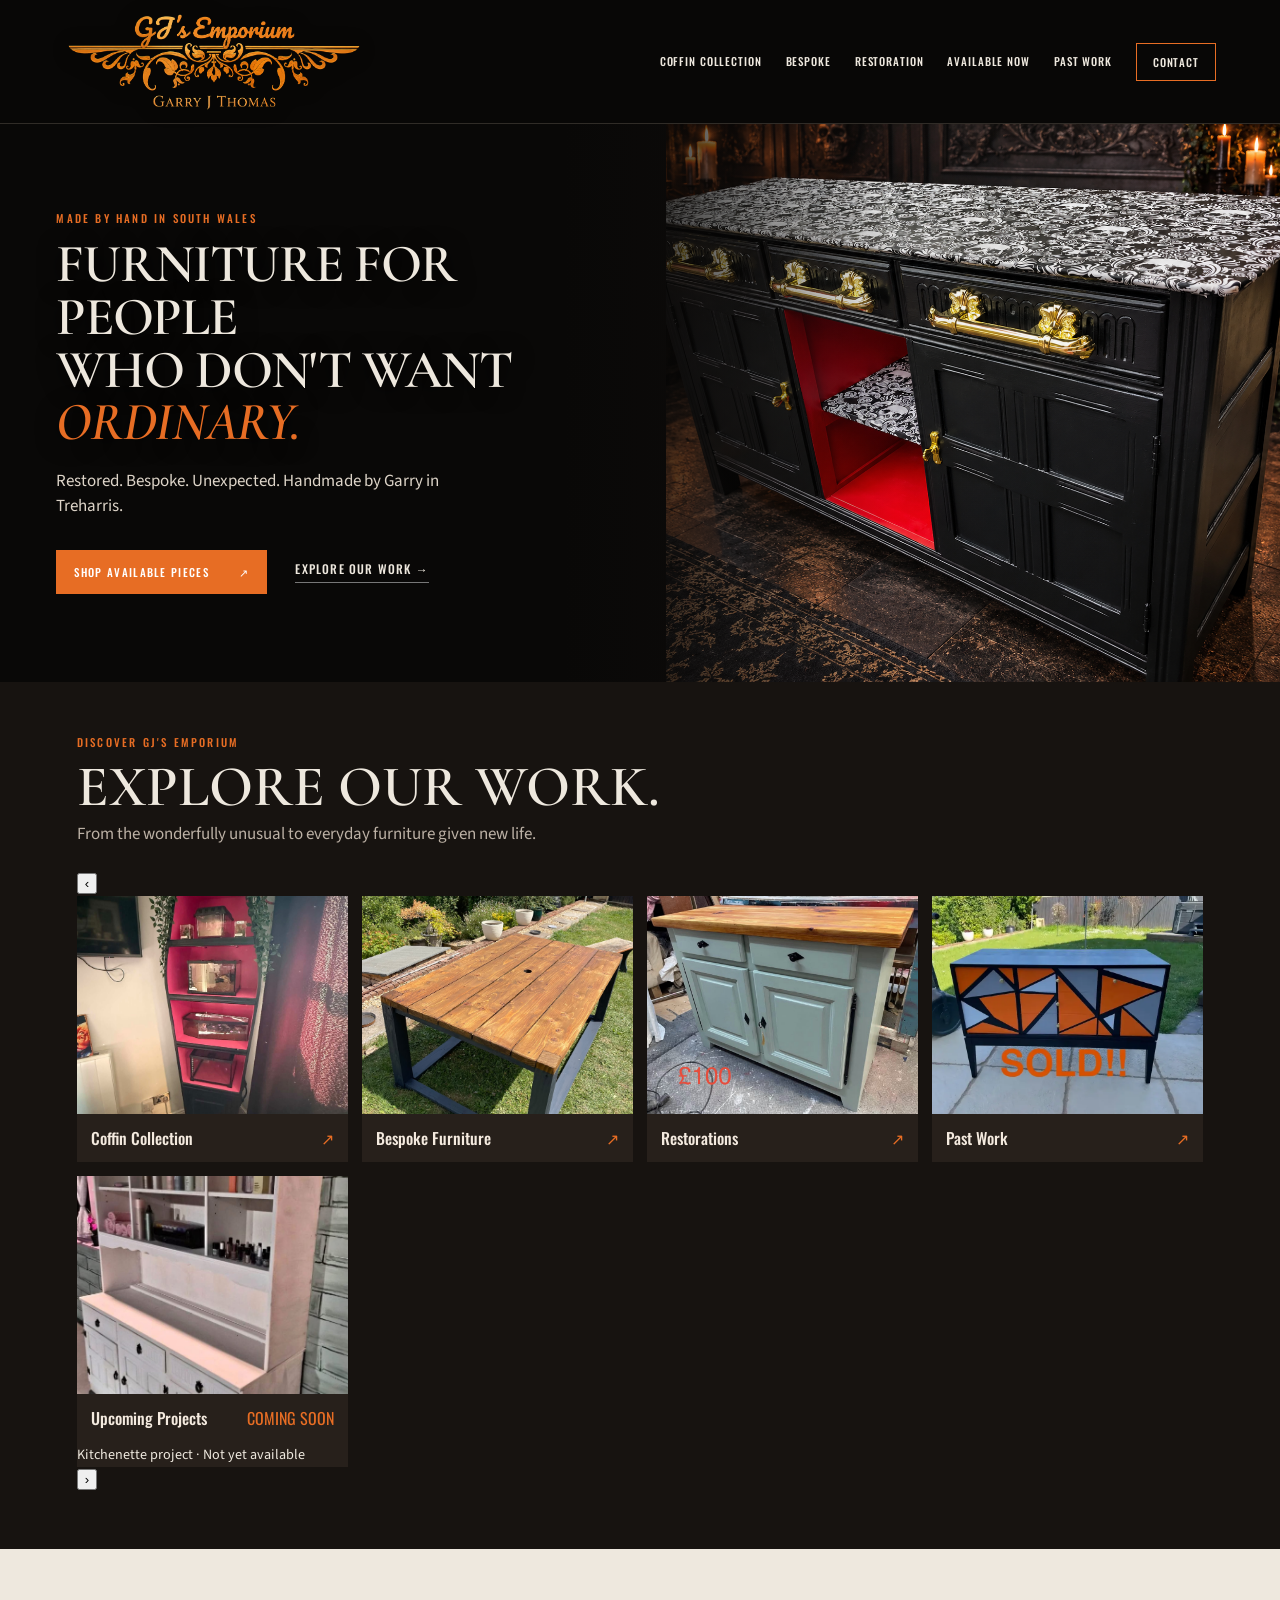
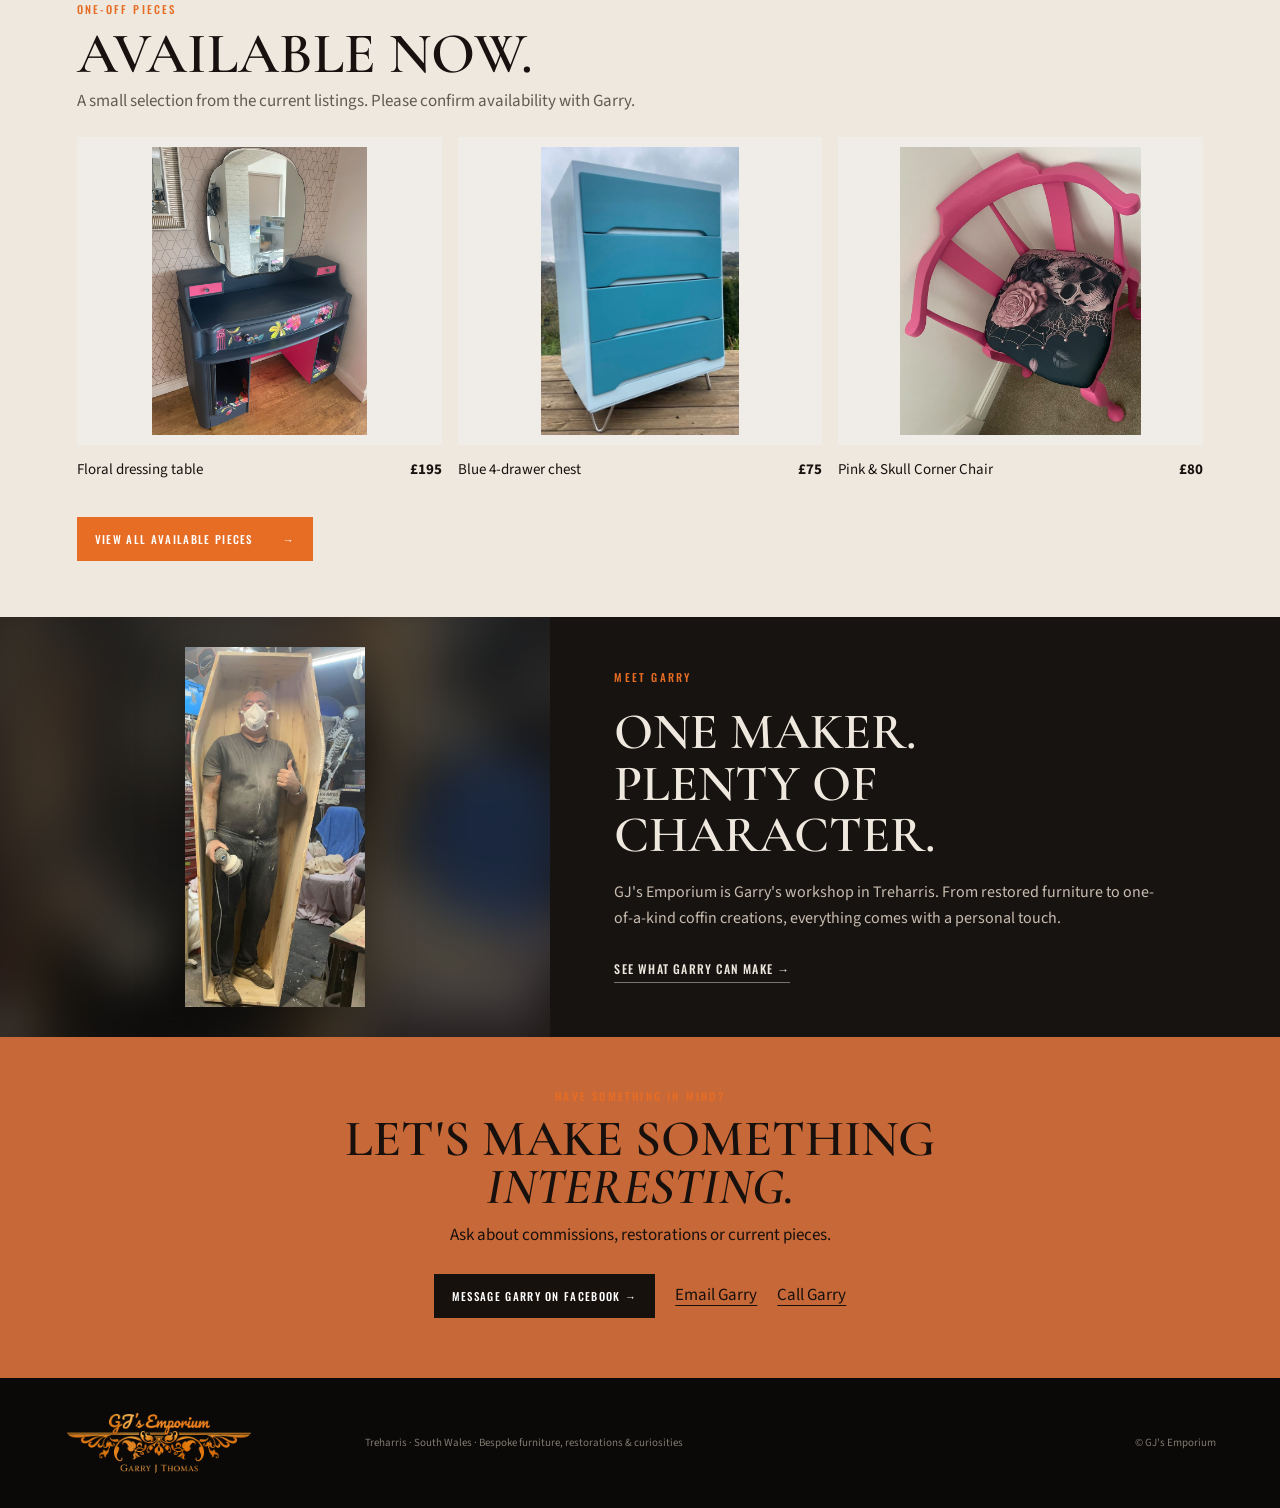
==== index.html @ 0d245524 "Add swipeable Explore Our Work carousel with upcoming kitchenette project" ====
<!doctype html><html lang="en-GB"><head><meta charset="utf-8"><meta name="viewport" content="width=device-width,initial-scale=1"><meta name="theme-color" content="#090807"><title>GJ's Emporium | Unusual, Bespoke & Restored Furniture</title><meta name="description" content="Coffin furniture, bespoke commissions and beautifully restored furniture handmade by Garry in South Wales."><link rel="canonical" href="https://www.gjs-emporium.com/"><meta property="og:type" content="website"><meta property="og:site_name" content="GJ's Emporium"><meta property="og:title" content="GJ's Emporium | Unusual, Bespoke &amp; Restored Furniture"><meta property="og:description" content="Coffin furniture, bespoke commissions and beautifully restored furniture handmade by Garry in South Wales."><meta property="og:url" content="https://www.gjs-emporium.com/"><meta property="og:image" content="https://www.gjs-emporium.com/assets/coffin-detail.jpg"><meta name="twitter:card" content="summary_large_image"><link rel="preconnect" href="https://fonts.googleapis.com"><link rel="preconnect" href="https://fonts.gstatic.com" crossorigin><link href="https://fonts.googleapis.com/css2?family=Cormorant+Garamond:ital,wght@0,500;0,600;0,700;1,600&family=Oswald:wght@400;500&family=Source+Sans+3:wght@400;500;600&display=swap" rel="stylesheet"><link rel="stylesheet" href="assets/site.css?v=51"><script type="application/ld+json">{"@context":"https://schema.org","@type":"LocalBusiness","name":"GJ's Emporium","url":"https://www.gjs-emporium.com/","image":"https://www.gjs-emporium.com/assets/gjs-emporium-official-logo.png","description":"Bespoke, restored and unusual furniture handmade by Garry in Treharris, South Wales.","email":"mailto:garrythomas1966@hotmail.co.uk","telephone":"+447740396333","address":{"@type":"PostalAddress","addressLocality":"Treharris","addressRegion":"Wales","addressCountry":"GB"},"sameAs":["https://www.facebook.com/61556531277288"]}</script><script async src="https://www.googletagmanager.com/gtag/js?id=G-F8ZV6GVXG2"></script><script>window.dataLayer=window.dataLayer||[];function gtag(){dataLayer.push(arguments)}gtag("js",new Date());gtag("config","G-F8ZV6GVXG2");</script></head><body><header class="site-header"><a class="brand official-brand" href="/"><img src="assets/gjs-emporium-official-logo.png" alt="GJ's Emporium — Garry J Thomas"></a><button class="menu-button" type="button" aria-expanded="false" aria-controls="site-nav">Menu</button><nav id="site-nav"><a href="curiosities.html">Coffin Collection</a><a href="bespoke.html">Bespoke</a><a href="modern-restored.html">Restoration</a><a href="available.html">Available Now</a><a href="past-work.html">Past work</a><a class="nav-cta" href="/#contact">Contact</a></nav></header><main id="top">

<section class="hero-premium compact-hero"><div class="hero-photo"><img src="DCC02797-FDE8-4019-BF52-1D20396A19C8.png" alt="Gothic black and red sideboard by GJ's Emporium in a candlelit setting"></div><div class="hero-shade"></div><div class="hero-content"><p class="kicker">Made by hand in South Wales</p><h1>FURNITURE FOR PEOPLE<br>WHO DON'T WANT <em>ORDINARY.</em></h1><p class="hero-intro">Restored. Bespoke. Unexpected. Handmade by Garry in Treharris.</p><div class="hero-actions"><a class="button solid" href="available.html">Shop Available Pieces <span>↗</span></a><a class="text-link" href="#collections">Explore Our Work →</a></div></div></section>
<section class="home-section home-collections" id="collections"><div class="home-section-heading"><p class="kicker">Discover GJ's Emporium</p><h2>EXPLORE OUR WORK.</h2><p>From the wonderfully unusual to everyday furniture given new life.</p></div><div class="home-carousel-wrap"><button class="home-carousel-arrow home-carousel-prev" type="button" aria-label="Previous project">‹</button><div class="home-category-grid" id="work-carousel">
<a href="curiosities.html" class="home-category"><img src="assets/gallery-pink-coffin-shelving-lit.jpg" alt="Garry's illuminated coffin shelving" loading="lazy"><span>Coffin Collection <b>↗</b></span></a>
<a href="bespoke.html" class="home-category"><img src="assets/gallery-rustic-industrial-table.jpg" alt="Bespoke industrial table by Garry" loading="lazy"><span>Bespoke Furniture <b>↗</b></span></a>
<a href="modern-restored.html" class="home-category"><img src="assets/gallery-sage-cabinet.jpg" alt="Restored sage green cabinet" loading="lazy"><span>Restorations <b>↗</b></span></a>
<a href="past-work.html" class="home-category"><img src="assets/geometric-sideboard.webp" alt="Previous furniture project by GJ's Emporium" loading="lazy"><span>Past Work <b>↗</b></span></a>
<div class="home-category home-upcoming"><img src="IMG_5220.jpeg" alt="Kitchenette cabinet upcoming project" loading="lazy"><span>Upcoming Projects <b>COMING SOON</b></span><small>Kitchenette project · Not yet available</small></div>
</div><button class="home-carousel-arrow home-carousel-next" type="button" aria-label="Next project">›</button></div></section>
<section class="home-section home-stock"><div class="home-section-heading"><p class="kicker">One-off pieces</p><h2>AVAILABLE NOW.</h2><p>A small selection from the current listings. Please confirm availability with Garry.</p></div><div class="home-stock-grid">
<a href="available.html" class="home-product"><img src="assets/available-vanity-original.jpeg" alt="Floral dressing table" loading="lazy"><span>Floral dressing table <strong>£195</strong></span></a>
<a href="available.html" class="home-product"><img src="assets/available-drawers-original.jpeg" alt="Blue four-drawer chest" loading="lazy"><span>Blue 4-drawer chest <strong>£75</strong></span></a>
<a href="available.html" class="home-product"><img src="assets/pink-skull-corner-chair.jpg" alt="Pink and skull corner chair" loading="lazy"><span>Pink &amp; Skull Corner Chair <strong>£80</strong></span></a>
</div><a class="button solid home-all-link" href="available.html">View All Available Pieces <span>→</span></a></section>
<section class="home-maker"><div class="home-maker-photo"><img src="IMG_5219.jpeg" alt="Garry at work in his Treharris workshop, standing inside a handmade coffin" loading="lazy"></div><div class="home-maker-copy"><p class="kicker">Meet Garry</p><h2>ONE MAKER.<br>PLENTY OF CHARACTER.</h2><p>GJ's Emporium is Garry's workshop in Treharris. From restored furniture to one-of-a-kind coffin creations, everything comes with a personal touch.</p><a href="bespoke.html" class="text-link">See what Garry can make →</a></div></section>
<section class="home-contact" id="contact"><p class="kicker">Have something in mind?</p><h2>LET'S MAKE SOMETHING <em>INTERESTING.</em></h2><p>Ask about commissions, restorations or current pieces.</p><div class="home-contact-actions"><a class="button solid" href="https://www.facebook.com/61556531277288" target="_blank" rel="noreferrer">Message Garry on Facebook →</a><a href="mailto:garrythomas1966@hotmail.co.uk">Email Garry</a><a href="tel:+447740396333">Call Garry</a></div></section></main><footer><a class="footer-brand official-footer-brand" href="/"><img src="assets/gjs-emporium-official-logo.png" alt="GJ's Emporium"></a><p>Treharris · South Wales · Bespoke furniture, restorations & curiosities</p><p>© GJ's Emporium</p></footer><script src="assets/site.js"></script><script>document.querySelectorAll(".home-carousel-arrow").forEach(button=>button.addEventListener("click",()=>{const track=document.getElementById("work-carousel");const card=track.querySelector(".home-category");const step=card.getBoundingClientRect().width+16;track.scrollBy({left:button.classList.contains("home-carousel-next")?step:-step,behavior:"smooth"});}));</script></body></html>
---- assets/site.css ----
:root{--ink:#0a0908;--char:#11100e;--cream:#eee8de;--paper:#f5f0e7;--orange:#e76d24;--rust:#9e4521;--grey:#9c968d}*{box-sizing:border-box}html{scroll-behavior:smooth}body{margin:0;background:var(--ink);color:var(--cream);font:400 17px/1.5 "Source Sans 3",sans-serif}a{color:inherit;text-decoration:none}img{display:block;width:100%;height:100%;object-fit:cover}figure{margin:0}h1,h2,h3,p{margin-top:0}.site-header{height:112px;padding:0 clamp(24px,5vw,78px);display:flex;align-items:center;justify-content:space-between;gap:35px;background:#090807f8;border-bottom:1px solid #302c27;position:relative;z-index:10}.brand{width:282px;display:grid;grid-template-columns:auto 1fr;align-items:end}.brand-gj{font:700 61px/.78 "Cormorant Garamond",serif}.brand-emporium{font:600 26px/.9 "Cormorant Garamond",serif;padding:0 0 2px 7px}.brand small{grid-column:1/-1;color:var(--orange);font:400 8px Oswald,sans-serif;letter-spacing:.33em;border-top:1px solid #4b4037;margin-top:10px;padding-top:7px;width:210px}.site-header nav{display:flex;align-items:center;gap:24px;font:500 11px Oswald,sans-serif;letter-spacing:.08em;text-transform:uppercase}.site-header nav a{padding:10px 0;border-bottom:1px solid transparent}.site-header nav a:hover{border-color:var(--orange)}.site-header .nav-cta{border:1px solid var(--orange);padding:10px 16px}.menu-button{display:none}.kicker,.index{font:500 11px/1.2 Oswald,sans-serif;letter-spacing:.2em;text-transform:uppercase}.kicker{color:var(--orange)}.index{color:#827b72}.button{display:inline-flex;align-items:center;justify-content:space-between;gap:30px;min-width:205px;padding:13px 17px;border:1px solid var(--orange);font:500 11px Oswald,sans-serif;letter-spacing:.12em;text-transform:uppercase}.button.solid{background:var(--orange);color:#fff}.button.outline{background:transparent}.button.ink{background:var(--ink);color:#fff}.text-link{font:500 12px Oswald,sans-serif;text-transform:uppercase;letter-spacing:.1em;border-bottom:1px solid #777;padding-bottom:5px}.hero-premium{height:min(780px,calc(100vh - 40px));min-height:650px;position:relative;overflow:hidden}.hero-photo,.hero-shade{position:absolute;inset:0}.hero-photo img{object-position:center 58%}.hero-shade{background:linear-gradient(90deg,#090807 0%,#090807e8 30%,#09080780 54%,#09080712 78%),linear-gradient(0deg,#09080799 0%,transparent 38%)}.hero-content{position:absolute;z-index:2;left:clamp(28px,7vw,108px);top:50%;transform:translateY(-48%);max-width:670px}.hero-content h1{font:600 clamp(58px,6vw,96px)/.79 "Cormorant Garamond",serif;letter-spacing:-.045em;margin:17px 0 25px;text-shadow:0 3px 22px #000}.hero-content h1 em{color:var(--orange);font-style:italic}.hero-intro{max-width:480px;color:#ddd4c8;font-size:19px}.hero-actions{display:flex;align-items:center;gap:28px;margin-top:30px}.hero-stamp{position:absolute;z-index:2;right:4.5vw;bottom:45px;width:128px;height:128px;border:1px solid #d3c6b555;border-radius:50%;display:grid;place-content:center;text-align:center;transform:rotate(-7deg)}.hero-stamp span{font:600 44px/.8 "Cormorant Garamond",serif}.hero-stamp small{font:400 7px/1.4 Oswald,sans-serif;letter-spacing:.2em;color:#c9c0b5;margin-top:8px}.manifesto{background:var(--paper);color:var(--ink);padding:80px clamp(28px,8vw,125px);display:grid;grid-template-columns:15% 55% 30%;align-items:end}.manifesto blockquote{margin:0;font:600 clamp(39px,4vw,65px)/.96 "Cormorant Garamond",serif;letter-spacing:-.03em}.manifesto blockquote em{color:var(--rust)}.manifesto>p:last-child{max-width:360px;margin:0 0 5px 35px}.collection{display:grid;grid-template-columns:38% 62%;min-height:620px}.collection-copy{padding:80px clamp(30px,6vw,95px);align-self:center}.collection h2,.modern h2,.available h2,.proof h2,.maker h2,.contact h2{font:600 clamp(50px,5.4vw,85px)/.84 "Cormorant Garamond",serif;letter-spacing:-.04em;margin:15px 0 25px}.collection-copy>p:not(.index):not(.kicker):not(.made-note){max-width:410px;color:#cbc4ba}.collection-hero{position:relative;min-height:620px;overflow:hidden}.collection-hero:after{content:"";position:absolute;inset:0;box-shadow:inset 0 0 0 1px #ffffff12}.photo-label{position:absolute;bottom:18px;right:22px;font:400 8px Oswald,sans-serif;letter-spacing:.17em;background:#090807cc;padding:7px 9px}.made-note{margin:18px 0 0;color:#777;font:400 9px Oswald,sans-serif;text-transform:uppercase;letter-spacing:.14em}.editorial-grid{display:grid;grid-template-columns:2fr 1fr 1fr 1fr;height:310px;border-top:1px solid #302c27}.editorial-grid figure{position:relative;overflow:hidden}.editorial-grid figure+figure{border-left:1px solid #302c27}.editorial-grid figcaption,.modern-grid figcaption,.proof-strip figcaption{position:absolute;bottom:0;left:0;right:0;padding:35px 15px 12px;background:linear-gradient(transparent,#090807e8);font:500 10px Oswald,sans-serif;letter-spacing:.1em;text-transform:uppercase}.bespoke{background:var(--cream);color:var(--ink);grid-template-columns:60% 40%}.bespoke .collection-copy>p:not(.index):not(.kicker){color:#4b4741}.collage{display:grid;grid-template-columns:1.1fr .9fr}.collage img:first-child{border-right:7px solid var(--cream)}.modern{background:#d9d1c4;color:var(--ink);padding:90px clamp(28px,6vw,92px)}.modern-head{display:grid;grid-template-columns:2fr 1fr;align-items:end;margin-bottom:48px}.modern-head h2{margin-bottom:0}.modern-head h2 em{color:var(--rust)}.modern-head>p{max-width:410px;margin:0 0 5px 30px}.modern-grid{display:grid;grid-template-columns:2fr 1fr 1fr;grid-template-rows:240px 240px;gap:9px}.modern-grid figure{position:relative;overflow:hidden}.modern-main{grid-row:1/3}.modern-grid figure:nth-child(4){grid-column:2/4}.available{background:var(--paper);color:var(--ink);padding:90px clamp(28px,6vw,92px);border-top:1px solid #c8bfb1}.available-head{display:grid;grid-template-columns:2fr 1fr;align-items:end;margin-bottom:45px}.available-head h2{margin-bottom:0}.available-head>p{max-width:390px;margin:0 0 8px 30px}.shop-grid{display:grid;grid-template-columns:repeat(4,1fr);gap:12px}.shop-img{height:340px;overflow:hidden;background:#d3ccc1}.shop-meta{display:flex;justify-content:space-between;gap:12px;padding:17px 2px;border-bottom:1px solid #bdb4a8}.shop-meta h3{font:600 19px "Cormorant Garamond",serif;margin:0}.shop-meta p{font-size:11px;color:#6e6860;margin:3px 0 0}.shop-meta strong{font:600 20px "Cormorant Garamond",serif}.proof{padding:85px clamp(28px,6vw,92px) 0;background:var(--char)}.proof-title{display:grid;grid-template-columns:2fr 1fr;align-items:end;margin-bottom:45px}.proof-title h2{margin-bottom:0}.proof-title p{color:#aaa297;max-width:380px;margin:0 0 8px 30px}.proof-strip{height:390px;display:grid;grid-template-columns:1.25fr 1fr 1fr;gap:7px}.proof-strip figure{position:relative;overflow:hidden}.maker{display:grid;grid-template-columns:56% 44%;background:#181512;min-height:610px}.maker-photo{overflow:hidden}.maker-copy{padding:80px clamp(35px,7vw,105px);align-self:center}.maker-copy>p:not(.index):not(.kicker){color:#c9c0b5;max-width:480px}.maker-small{font-style:italic!important;color:#8f867b!important}.contact{background:var(--orange);color:#120e0b;padding:75px clamp(28px,7vw,105px);display:grid;grid-template-columns:14% 46% 40%;align-items:end}.contact .index,.contact .kicker{color:#4f2515}.contact h2{margin:10px 0 0}.contact h2 em{color:#fff;font-style:italic}.contact-actions{padding-left:45px}.contact-actions>p{max-width:390px}.contact-actions .button{background:#0a0908;color:#fff;border-color:#0a0908;margin:8px 0 17px}.contact-actions>a:not(.button){display:block;font-size:13px;border-bottom:1px solid #8f3d1d;width:max-content;max-width:100%;margin-top:7px}footer{padding:30px clamp(28px,5vw,78px);display:grid;grid-template-columns:1fr 2fr 1fr;align-items:center;gap:25px;color:#817a70;font-size:11px}.footer-brand{font:700 28px "Cormorant Garamond",serif;color:var(--cream)}.footer-brand span{font-size:15px}footer p{margin:0}footer p:last-child{text-align:right}@media(max-width:1000px){.site-header nav{gap:12px}.manifesto{grid-template-columns:1fr 2fr}.manifesto>p:last-child{grid-column:2;margin:25px 0 0}.collection{grid-template-columns:43% 57%}.shop-img{height:280px}.contact{grid-template-columns:1fr 2fr}.contact>.index{grid-column:1/-1;margin-bottom:25px}.contact-actions{padding-left:30px}}@media(max-width:760px){.site-header{height:96px;padding:0 22px}.brand{width:220px}.brand-gj{font-size:47px}.brand-emporium{font-size:20px}.brand small{width:170px;font-size:7px}.menu-button{display:block;background:transparent;color:#fff;border:1px solid var(--orange);padding:8px 11px;font:500 10px Oswald,sans-serif;text-transform:uppercase}.site-header nav{display:none;position:absolute;top:96px;left:0;right:0;background:#090807;flex-direction:column;align-items:stretch;padding:22px}.site-header nav.open{display:flex}.hero-premium{height:690px;min-height:0}.hero-photo img{object-position:62% center}.hero-shade{background:linear-gradient(0deg,#090807 5%,#090807c9 46%,#09080730 80%)}.hero-content{left:24px;right:24px;top:auto;bottom:55px;transform:none}.hero-content h1{font-size:51px;line-height:.82;margin:13px 0 18px}.hero-intro{font-size:16px;max-width:330px}.hero-actions{margin-top:22px;gap:16px;align-items:flex-start;flex-direction:column}.hero-stamp{display:none}.manifesto{padding:58px 24px;display:block}.manifesto blockquote{font-size:39px;margin:28px 0}.manifesto>p:last-child{margin:0}.collection,.bespoke,.maker{grid-template-columns:1fr}.collection-copy{padding:60px 24px}.collection-hero{min-height:390px}.curiosity .collection-hero{grid-row:1}.curiosity .collection-copy{grid-row:2}.editorial-grid{height:640px;grid-template-columns:1fr 1fr}.editorial-grid figure+figure{border-left:0}.editorial-grid figure:nth-child(even){border-left:1px solid #302c27}.bespoke .collection-hero{min-height:450px}.collage{height:450px}.modern,.available,.proof{padding:62px 24px}.modern-head,.available-head,.proof-title{display:block}.modern-head>p,.available-head>p,.proof-title p{margin:25px 0 0}.modern h2,.available h2,.proof h2,.maker h2,.contact h2,.collection h2{font-size:48px}.modern-grid{grid-template-columns:1fr 1fr;grid-template-rows:320px 220px 220px}.modern-main{grid-column:1/3;grid-row:auto}.modern-grid figure:nth-child(4){grid-column:1/3}.shop-grid{grid-template-columns:1fr 1fr;gap:28px 8px}.shop-img{height:280px}.shop-meta{display:block}.shop-meta strong{display:block;margin-top:8px}.proof-strip{height:620px;grid-template-columns:1fr 1fr;grid-template-rows:310px 310px}.proof-strip figure:first-child{grid-column:1/3}.maker-photo{height:410px}.maker-copy{padding:62px 24px}.contact{padding:60px 24px;display:block}.contact h2{margin-bottom:35px}.contact-actions{padding:0}.contact-actions .button{width:100%}footer{grid-template-columns:1fr;gap:8px}footer p:last-child{text-align:left}}@media(max-width:420px){.hero-content h1{font-size:46px}.shop-img{height:245px}.modern-grid{grid-template-rows:290px 190px 190px}.editorial-grid{height:580px}.proof-strip{height:560px;grid-template-rows:280px 280px}}
/* mobile-first gallery framing — deliberate separation, never card clutter */
@media(max-width:760px){
 .editorial-grid,.modern-grid,.shop-grid,.proof-strip{gap:0;background:#7f492f}
 .editorial-grid figure,.modern-grid figure,.proof-strip figure{outline:1px solid rgba(196,132,82,.48);outline-offset:-1px}
 .editorial-grid figure:nth-child(even){border-left:0}
 .editorial-grid figcaption,.modern-grid figcaption,.proof-strip figcaption{padding-bottom:14px}
 .modern-grid{border-top:1px solid rgba(71,51,39,.45);border-bottom:1px solid rgba(71,51,39,.45)}
 .shop-grid{gap:1px;background:#b7a692;border:1px solid #b7a692}
 .shop-grid article{background:var(--paper);padding:0 8px 20px}
 .shop-grid article:nth-child(odd){padding-left:0}
 .shop-grid article:nth-child(even){padding-right:0}
 .shop-img{margin-top:0}
 .proof-strip{border-top:1px solid rgba(196,132,82,.48)}
 .proof-strip figure:first-child{border-bottom:1px solid rgba(196,132,82,.48)}
 .collection-hero{border-top:1px solid rgba(196,132,82,.42);border-bottom:1px solid rgba(196,132,82,.42)}
 .collage{gap:1px;background:#8f6a50}
 .collage img:first-child{border-right:0}
}

/* premium mobile editorial reset: photos breathe instead of forming a contact sheet */
@media(max-width:760px){
 .editorial-grid{height:auto;display:grid;grid-template-columns:1fr 1fr;gap:12px;padding:12px 16px 22px;background:var(--ink);border-top:1px solid rgba(196,132,82,.42)}
 .editorial-grid figure{height:250px;outline:0;border:1px solid rgba(196,132,82,.28)!important;background:#15120f}
 .editorial-grid figure:first-child{grid-column:1/-1;height:330px}
 .editorial-grid figure:nth-child(4){grid-column:1/-1;height:300px}
 .editorial-grid figcaption{padding:40px 13px 12px}

 .bespoke .collection-hero.collage{height:auto;min-height:0;display:grid;grid-template-columns:1fr;gap:10px;padding:14px 16px 22px;background:var(--cream);border:0}
 .bespoke .collage img{height:330px;border:1px solid rgba(92,61,42,.24);object-fit:cover}
 .bespoke .collage img:first-child{border-right:1px solid rgba(92,61,42,.24)}

 .modern-grid{height:auto;display:grid;grid-template-columns:1fr 1fr;grid-template-rows:none;gap:10px;padding:0;background:transparent;border:0}
 .modern-grid figure{height:230px;outline:0;border:1px solid rgba(71,51,39,.25)}
 .modern-grid .modern-main{grid-column:1/-1;height:390px}
 .modern-grid figure:nth-child(4){grid-column:1/-1;height:300px}

 .shop-grid{gap:26px 10px;background:transparent;border:0}
 .shop-grid article{padding:0;background:transparent}
 .shop-grid article:nth-child(odd),.shop-grid article:nth-child(even){padding-left:0;padding-right:0}
 .shop-img{border:1px solid #c7b8a5}

 .proof-strip{height:auto;display:grid;grid-template-columns:1fr;grid-template-rows:none;gap:10px;padding-bottom:24px;background:transparent;border:0}
 .proof-strip figure,.proof-strip figure:first-child{grid-column:auto;height:330px;border:1px solid rgba(196,132,82,.28);outline:0}
}
@media(max-width:420px){
 .editorial-grid figure{height:225px}
 .editorial-grid figure:first-child{height:300px}
 .editorial-grid figure:nth-child(4){height:275px}
 .bespoke .collage img{height:300px}
 .modern-grid .modern-main{height:350px}
 .modern-grid figure{height:210px}
 .modern-grid figure:nth-child(4){height:280px}
 .proof-strip figure,.proof-strip figure:first-child{height:300px}
}

/* fifth current-stock piece gets a deliberate editorial span */
.shop-grid .featured-stock{grid-column:span 2}.shop-grid .featured-stock .shop-img{height:420px}.shop-grid .featured-stock .shop-img img{object-position:center 62%}@media(max-width:760px){.shop-grid .featured-stock{grid-column:1/-1}.shop-grid .featured-stock .shop-img{height:390px}}@media(max-width:420px){.shop-grid .featured-stock .shop-img{height:350px}}
/* official brand mark integration */
.site-header{height:124px}
.official-brand{width:310px;height:104px;display:flex;align-items:center}
.official-brand img{width:100%;height:100%;object-fit:contain;object-position:left center;filter:drop-shadow(0 2px 10px rgba(0,0,0,.25))}
.official-footer-brand{width:190px;height:70px;display:block}
.official-footer-brand img{width:100%;height:100%;object-fit:contain;object-position:left center}
@media(max-width:1000px) and (min-width:761px){.official-brand{width:255px;height:92px}.site-header nav{gap:10px}}
@media(max-width:760px){
 .site-header{height:106px;padding:0 18px}
 .official-brand{width:230px;height:88px}
 .site-header nav{top:106px}
}
@media(max-width:390px){.official-brand{width:205px;height:82px}.site-header{height:100px}.site-header nav{top:100px}}

.portal-stack{background:var(--ink)}.portal{height:520px;position:relative;display:block;overflow:hidden;border-top:1px solid #3b3029}.portal>img{position:absolute;inset:0;transition:transform .7s ease}.portal:hover>img{transform:scale(1.025)}.portal-shade{position:absolute;inset:0;background:linear-gradient(90deg,#090807e8 0%,#090807a8 38%,transparent 72%)}.portal>div{position:absolute;z-index:2;left:clamp(28px,7vw,105px);top:50%;transform:translateY(-50%);max-width:520px}.portal h2{font:600 clamp(52px,5vw,78px)/.84 "Cormorant Garamond",serif;letter-spacing:-.04em;margin:14px 0 20px}.portal p{max-width:410px}.portal-link{display:inline-block;margin-top:15px;border-bottom:1px solid var(--orange);padding-bottom:5px;font:500 11px Oswald,sans-serif;text-transform:uppercase;letter-spacing:.12em}.portal.right-copy .portal-shade{background:linear-gradient(270deg,#090807e8 0%,#090807a8 38%,transparent 72%)}.portal.right-copy>div{left:auto;right:clamp(28px,7vw,105px)}
.subhero{height:600px;position:relative;overflow:hidden}.subhero>img{position:absolute;inset:0}.subhero-shade{position:absolute;inset:0;background:linear-gradient(90deg,#090807e8,#09080770 55%,transparent)}.subhero-copy{position:absolute;z-index:2;left:clamp(25px,7vw,105px);top:50%;transform:translateY(-45%);max-width:650px}.subhero h1{font:600 clamp(58px,6vw,92px)/.82 "Cormorant Garamond",serif;margin:20px 0;letter-spacing:-.04em}.subhero h1 em{color:var(--orange)}.back-link{font:500 10px Oswald,sans-serif;text-transform:uppercase;letter-spacing:.12em}.page-intro{padding:80px clamp(28px,7vw,105px);display:grid;grid-template-columns:1fr 1.4fr 1fr;gap:40px;align-items:end}.page-intro h2,.page-cta h2{font:600 clamp(48px,5vw,76px)/.85 "Cormorant Garamond",serif;margin:0}.page-intro.light{background:var(--paper);color:var(--ink)}.portfolio-grid{padding:10px;display:grid;grid-template-columns:repeat(3,1fr);grid-auto-rows:360px;gap:10px}.portfolio-grid figure{position:relative;overflow:hidden}.portfolio-grid .span2{grid-column:span 2}.portfolio-grid figcaption{position:absolute;bottom:0;left:0;right:0;padding:45px 16px 14px;background:linear-gradient(transparent,#090807df);font:500 10px Oswald,sans-serif;text-transform:uppercase;letter-spacing:.1em}.stock-page{background:var(--paper);color:var(--ink);padding:60px clamp(20px,6vw,90px);display:grid;grid-template-columns:1fr 1fr;gap:18px}.stock-page article{background:#e7dfd3}.stock-page article>img{height:460px}.stock-page article>div{padding:25px}.stock-page h2{font:600 34px "Cormorant Garamond",serif;margin:5px 0}.stock-page strong{font:600 28px "Cormorant Garamond",serif}.page-cta{padding:75px clamp(28px,7vw,105px);display:flex;justify-content:space-between;align-items:end;gap:30px}
@media(max-width:760px){.portal{height:430px}.portal-shade,.portal.right-copy .portal-shade{background:linear-gradient(0deg,#090807f2 5%,#090807a0 55%,transparent 88%)}.portal>div,.portal.right-copy>div{left:24px;right:24px;top:auto;bottom:35px;transform:none}.portal h2{font-size:45px}.subhero{height:560px}.subhero-shade{background:linear-gradient(0deg,#090807f0 5%,#09080785 60%,transparent)}.subhero-copy{left:24px;right:24px;top:auto;bottom:45px;transform:none}.subhero h1{font-size:50px}.page-intro{display:block;padding:55px 24px}.page-intro h2{margin:22px 0}.portfolio-grid{grid-template-columns:1fr 1fr;grid-auto-rows:250px;gap:8px;padding:8px}.portfolio-grid .span2{grid-column:1/-1;height:330px}.stock-page{grid-template-columns:1fr;padding:30px 16px}.stock-page article>img{height:390px}.page-cta{display:block;padding:55px 24px}.page-cta .button{margin-top:25px}}

/* Mobile rhythm pass — give every collection its own breathing room */
@media(max-width:760px){
  .portal-stack{padding:18px 0 34px;background:#0d0b0a}
  .portal{
    height:min(78vh,620px);
    min-height:500px;
    margin:0 14px 26px;
    border:1px solid rgba(238,226,211,.12);
    border-radius:2px;
  }
  .portal:last-child{margin-bottom:0}
  .portal>img{inset:0;width:100%;height:100%;object-fit:cover}
  .portal-shade,.portal.right-copy .portal-shade{
    background:linear-gradient(0deg,rgba(9,8,7,.98) 0%,rgba(9,8,7,.84) 34%,rgba(9,8,7,.24) 72%,rgba(9,8,7,.05) 100%);
  }
  .portal>div,.portal.right-copy>div{
    left:26px;right:26px;bottom:42px;
  }
  .portal .index{margin-bottom:13px}
  .portal .kicker{margin-bottom:13px}
  .portal h2{
    font-size:clamp(42px,12.2vw,54px);
    line-height:.91;
    margin:0 0 22px;
    max-width:92%;
  }
  .portal p:not(.index):not(.kicker){
    font-size:18px;
    line-height:1.5;
    max-width:96%;
    margin-bottom:24px;
  }
  .portal-link{margin-top:3px;padding-bottom:9px}

  .maker{
    margin-top:32px;
    padding-top:0;
    border-top:18px solid #eee4d7;
  }
  .maker-photo{min-height:390px}
  .maker-copy{padding-top:58px;padding-bottom:68px}
  .maker-copy h2{font-size:clamp(48px,13vw,62px);line-height:.9;margin-bottom:26px}
  .maker-copy p:not(.index):not(.kicker){font-size:18px;line-height:1.55}

  .contact{padding-top:72px;padding-bottom:78px}
}
@media(max-width:420px){
  .portal{margin-left:12px;margin-right:12px;min-height:520px}
  .portal>div,.portal.right-copy>div{left:22px;right:22px;bottom:38px}
  .portal h2{font-size:44px}
}

/* Mobile showcase pass — preserve the furniture composition instead of portrait-cropping it */
@media(max-width:760px){
  .portal{
    height:auto;
    min-height:0;
    display:grid;
    grid-template-rows:minmax(300px,58vw) auto;
    overflow:hidden;
    background:#090807;
  }
  .portal>img{
    position:relative;
    inset:auto;
    grid-row:1;
    width:100%;
    height:100%;
    min-height:300px;
    object-fit:cover;
    object-position:center center;
    transform:none!important;
  }
  .portal-shade,.portal.right-copy .portal-shade{
    grid-row:1 / 3;
    position:absolute;
    inset:0;
    background:linear-gradient(0deg,#090807 0%,#090807 37%,rgba(9,8,7,.68) 49%,rgba(9,8,7,.08) 68%,rgba(9,8,7,0) 100%);
    pointer-events:none;
  }
  .portal>div,.portal.right-copy>div{
    position:relative;
    grid-row:2;
    left:auto;right:auto;bottom:auto;top:auto;
    transform:none;
    padding:30px 28px 38px;
    max-width:none;
    margin-top:-78px;
  }
  .portal h2{max-width:100%}
  .portal p:not(.index):not(.kicker){max-width:100%}
}
@media(max-width:420px){
  .portal{grid-template-rows:minmax(285px,72vw) auto}
  .portal>img{min-height:285px}
  .portal>div,.portal.right-copy>div{left:auto;right:auto;bottom:auto;padding:28px 22px 36px;margin-top:-66px}
}


/* Follow-through page editorial system */
.subpage{background:#0b0908}
.subpage .subhero{height:min(690px,72vh);min-height:560px;border-bottom:1px solid rgba(238,232,222,.12)}
.subpage .subhero>img{object-position:center 52%;transform:scale(1.002)}
.subpage .subhero-shade{background:linear-gradient(90deg,rgba(9,8,7,.97) 0%,rgba(9,8,7,.72) 38%,rgba(9,8,7,.12) 72%),linear-gradient(0deg,rgba(9,8,7,.78),transparent 44%)}
.subpage .subhero-copy{max-width:720px}
.subpage .subhero-copy>p:last-child{max-width:520px;font-size:19px;color:#d7cfc4}
.subpage .back-link{display:inline-block;margin-bottom:24px;color:#cfc5b8;border-bottom:1px solid rgba(231,109,36,.55);padding-bottom:5px}
.subpage .page-intro{min-height:330px;border-bottom:1px solid rgba(255,255,255,.08)}
.subpage .page-intro>p:not(.index){max-width:430px;font-size:18px;line-height:1.65}
.subpage .portfolio-grid{padding:clamp(12px,2vw,26px);gap:clamp(10px,1.2vw,18px);grid-auto-rows:420px;background:#0d0b0a}
.subpage .portfolio-grid figure{background:#17130f;border:1px solid rgba(238,232,222,.1)}
.subpage .portfolio-grid figure img{transition:transform .6s ease}
.subpage .portfolio-grid figure:hover img{transform:scale(1.018)}
.subpage .portfolio-grid figcaption{padding:70px 20px 18px;font-size:11px}
.subpage .portfolio-grid .span2{grid-row:span 2}
.subpage .page-cta{min-height:310px;border-top:1px solid rgba(238,232,222,.12);background:#15110e}
.subpage .page-cta .button{margin-bottom:8px}
.subpage footer{border-top:1px solid #2e2823}
.subpage-modern .page-intro{background:#eee8de}
.subpage-modern .portfolio-grid{background:#d9d1c4}
.subpage-modern .portfolio-grid figure{border-color:rgba(40,31,25,.18)}
.subpage-bespoke .page-intro{background:#f5f0e7}
.subpage-available .subhero>img{object-position:center 60%}
.stock-note{background:#e7dfd3;color:#4e473f;padding:20px clamp(20px,6vw,90px);border-bottom:1px solid #cbbfb0;font-size:14px}
.subpage-available .stock-page{gap:28px;background:#f5f0e7}
.subpage-available .stock-page article{background:transparent;border-top:1px solid #c7bbae}
.subpage-available .stock-page article>img{height:520px;background:#ddd4c8}
.subpage-available .stock-page article>div{padding:22px 4px 34px}
.subpage-available .stock-page article>div>p{color:#655e56;margin-bottom:14px}
.subpage-available .stock-page strong{font-size:34px;color:#9e4521}
.direct-enquiry{display:flex;gap:14px;flex-wrap:wrap;margin-top:20px}
.direct-enquiry a:not(.button){font:500 11px Oswald,sans-serif;text-transform:uppercase;letter-spacing:.1em;border-bottom:1px solid currentColor;padding:12px 0}
.subpage-archive .portfolio-grid{grid-template-columns:1.35fr .85fr .85fr}
.subpage-archive .portfolio-grid figure:nth-child(4){grid-column:2/4}
@media(max-width:760px){
 .subpage .subhero{height:auto;min-height:0;display:grid;grid-template-rows:minmax(310px,74vw) auto;background:#090807}
 .subpage .subhero>img{position:relative;grid-row:1;height:100%;min-height:310px;object-position:center center}
 .subpage .subhero-shade{background:linear-gradient(0deg,#090807 0%,rgba(9,8,7,.92) 22%,rgba(9,8,7,.3) 52%,transparent 78%)}
 .subpage .subhero-copy{position:relative;grid-row:2;left:auto;right:auto;bottom:auto;top:auto;transform:none;padding:0 24px 46px;margin-top:-72px}
 .subpage .subhero h1{font-size:clamp(48px,14vw,62px);line-height:.86;margin:16px 0 22px}
 .subpage .subhero-copy>p:last-child{font-size:17px;line-height:1.55}
 .subpage .page-intro{min-height:0;padding:58px 24px 64px}
 .subpage .page-intro h2{font-size:50px;line-height:.88;margin:22px 0 26px}
 .subpage .portfolio-grid,.subpage-archive .portfolio-grid{display:grid;grid-template-columns:1fr;padding:16px;gap:18px;grid-auto-rows:auto}
 .subpage .portfolio-grid figure,.subpage .portfolio-grid .span2,.subpage-archive .portfolio-grid figure:nth-child(4){grid-column:1;grid-row:auto;height:auto;min-height:0}
 .subpage .portfolio-grid figure img{height:auto;max-height:none;aspect-ratio:auto;object-fit:contain;background:#120f0d}
 .subpage .portfolio-grid figcaption{position:relative;padding:14px 14px 16px;background:#15110e}
 .subpage-modern .portfolio-grid figcaption{color:#eee8de}
 .subpage-available .stock-page{padding:36px 16px;gap:36px}
 .subpage-available .stock-page article>img{height:auto;aspect-ratio:auto;object-fit:contain}
 .subpage-available .stock-page article>div{padding:20px 2px 30px}
 .stock-note{padding:20px 18px}
 .subpage .page-cta{min-height:0;padding:64px 24px 70px}
 .direct-enquiry{flex-direction:column;align-items:flex-start}
}


/* Curated collection galleries: two-up editorial tiles on desktop, full-width on mobile */
.subpage:not(.subpage-available) .portfolio-grid{grid-template-columns:repeat(2,minmax(0,1fr));grid-auto-rows:auto;gap:22px;padding:22px}
.subpage:not(.subpage-available) .portfolio-grid figure,
.subpage:not(.subpage-available) .portfolio-grid .span2{grid-column:auto;grid-row:auto;height:auto;background:#15110e}
.subpage:not(.subpage-available) .portfolio-grid figure img{width:100%;height:auto;aspect-ratio:1/1;object-fit:contain;background:#0c0a09}
.subpage:not(.subpage-available) .portfolio-grid figcaption{position:relative;padding:15px 16px 17px;background:#15110e}
.subpage-modern .portfolio-grid figure img{background:#cec4b6}
@media(max-width:760px){
 .subpage:not(.subpage-available) .portfolio-grid{grid-template-columns:1fr;gap:18px;padding:16px}
 .subpage:not(.subpage-available) .portfolio-grid figure img{aspect-ratio:auto;max-height:none}
}

/* Conversion pass — clear routes, per-piece actions and trust */
.buying-routes{padding:80px clamp(28px,7vw,105px);background:#eee8de;color:#17120f;display:grid;grid-template-columns:.8fr 1.8fr;gap:60px}
.buying-routes h2{font:600 clamp(46px,5vw,72px)/.86 "Cormorant Garamond",serif;margin:16px 0}.buying-routes h2 em{color:#a44d27}
.route-grid{display:grid;grid-template-columns:repeat(3,1fr);gap:1px;background:#b9ad9e;border:1px solid #b9ad9e}
.route-grid a{background:#f5f0e7;color:#17120f;padding:30px;min-height:250px;display:flex;flex-direction:column}
.route-grid span,.process-steps span{font:500 10px Oswald,sans-serif;letter-spacing:.12em;color:#a44d27}
.route-grid h3{font:600 28px/1 "Cormorant Garamond",serif;margin:35px 0 12px}.route-grid p{font-size:15px;line-height:1.5;margin:0 0 22px}.route-grid strong{margin-top:auto;font:500 10px Oswald,sans-serif;text-transform:uppercase;letter-spacing:.1em}
.trust-strip{display:flex;justify-content:center;flex-wrap:wrap;gap:0;background:#e7dfd3;color:#342b25;border-top:1px solid #c9bcac;border-bottom:1px solid #c9bcac}
.trust-strip span{padding:18px 28px;font:500 10px Oswald,sans-serif;text-transform:uppercase;letter-spacing:.1em;border-right:1px solid #c9bcac}.trust-strip span:last-child{border-right:0}
.range-list{grid-column:2/4;display:flex;flex-wrap:wrap;gap:8px;margin-top:18px}.range-list span{border:1px solid rgba(238,232,222,.25);padding:9px 12px;font:500 10px Oswald,sans-serif;text-transform:uppercase;letter-spacing:.08em}
.process-steps{grid-column:2/4;display:grid;grid-template-columns:repeat(3,1fr);gap:1px;background:#c8bcae;margin-top:18px}.process-steps>div{background:#f5f0e7;padding:20px}.process-steps strong{display:block;font:600 20px "Cormorant Garamond",serif;margin:8px 0}.process-steps p{font-size:13px!important;line-height:1.45!important;margin:0}
.piece-enquiry{display:block;margin-top:8px;color:#d98555;font:500 9px Oswald,sans-serif;text-transform:uppercase;letter-spacing:.09em}.subpage-modern .piece-enquiry{color:#7e381d}
.stock-enquiry{display:block;width:max-content;max-width:100%;margin-top:18px;border-bottom:1px solid #9e4521;padding-bottom:5px;color:#7c351b;font:500 10px Oswald,sans-serif;text-transform:uppercase;letter-spacing:.09em}
.subpage-archive .portfolio-grid figcaption span{display:block;margin-top:5px;color:#9e8d7d;font-size:9px}
@media(max-width:900px){.buying-routes{grid-template-columns:1fr}.route-grid{grid-template-columns:1fr}.route-grid a{min-height:190px}.range-list,.process-steps{grid-column:auto}}
@media(max-width:760px){.buying-routes{padding:58px 24px;gap:34px}.route-grid{grid-template-columns:1fr}.route-grid a{min-height:0;padding:25px}.route-grid h3{margin-top:22px}.trust-strip{display:grid;grid-template-columns:1fr 1fr}.trust-strip span{border-bottom:1px solid #c9bcac;padding:15px 16px}.process-steps{grid-template-columns:1fr}.range-list{margin:20px 0}.piece-enquiry{margin-top:10px}}

/* Compact homepage route bridge — keep the furniture moving */
.quick-routes{background:#eee8de;color:#17120f;padding:48px clamp(28px,7vw,105px);display:grid;grid-template-columns:.65fr 2fr;gap:48px;align-items:center;border-bottom:1px solid #c9bcac}
.quick-routes h2{font:600 clamp(38px,4vw,58px)/.9 "Cormorant Garamond",serif;margin:10px 0 0}
.quick-routes nav{display:grid;grid-template-columns:repeat(3,1fr);border-top:1px solid #b9ad9e;border-bottom:1px solid #b9ad9e}
.quick-routes nav a{position:relative;color:#17120f;padding:20px 38px 20px 20px;border-right:1px solid #b9ad9e;min-width:0}
.quick-routes nav a:last-child{border-right:0}
.quick-routes span{display:block;font:500 9px Oswald,sans-serif;color:#a44d27;letter-spacing:.12em;margin-bottom:8px}
.quick-routes strong{display:block;font:600 22px/1.05 "Cormorant Garamond",serif}
.quick-routes em{display:block;font:400 13px "Source Sans 3",sans-serif;font-style:normal;color:#675f56;margin-top:7px}
.quick-routes b{position:absolute;right:14px;top:50%;transform:translateY(-50%);font-weight:400}
@media(max-width:760px){
 .quick-routes{display:block;padding:38px 24px 42px}
 .quick-routes h2{font-size:40px;margin-bottom:25px}
 .quick-routes nav{display:block}
 .quick-routes nav a{display:grid;grid-template-columns:30px 1fr 20px;grid-template-rows:auto auto;padding:16px 4px;border-right:0;border-bottom:1px solid #b9ad9e;align-items:center}
 .quick-routes nav a:last-child{border-bottom:0}
 .quick-routes span{grid-row:1/3;margin:0}
 .quick-routes strong{font-size:21px}
 .quick-routes em{font-size:12px;margin-top:3px}
 .quick-routes b{position:static;grid-column:3;grid-row:1/3;transform:none;text-align:right}
}

/* Compact in-theme homepage manifesto */
.manifesto{background:#15110e;color:var(--cream);padding:38px clamp(28px,7vw,105px);display:grid;grid-template-columns:170px minmax(0,1.5fr) minmax(260px,.8fr);gap:34px;align-items:center;border-top:1px solid #302820;border-bottom:1px solid #302820}
.manifesto .index{margin:0;color:#8f8479}
.manifesto blockquote{margin:0;font:600 clamp(31px,3.2vw,48px)/.95 "Cormorant Garamond",serif;letter-spacing:-.025em}
.manifesto blockquote em{color:var(--orange)}
.manifesto>p:last-child{margin:0;max-width:390px;color:#bdb3a7;font-size:15px;line-height:1.55}
@media(max-width:760px){.manifesto{padding:30px 24px 34px;display:block}.manifesto .index{margin-bottom:18px}.manifesto blockquote{font-size:34px;line-height:.98;margin:0 0 18px}.manifesto>p:last-child{margin:0;font-size:15px;line-height:1.5;max-width:340px}}

/* Mobile portal framing — centred content column with a stronger gallery frame */
@media(max-width:760px){
 .portal{border:1px solid rgba(231,109,36,.38);box-shadow:inset 0 0 0 1px rgba(238,232,222,.035)}
 .portal>div,.portal.right-copy>div{width:min(100% - 44px,560px);margin:-66px auto 0;padding:28px 0 40px;align-self:start}
 .portal h2,.portal p:not(.index):not(.kicker),.portal-link{margin-left:0;margin-right:0}
 .portal-link{display:block;width:max-content;max-width:100%}
}
@media(max-width:420px){
 .portal>div,.portal.right-copy>div{width:calc(100% - 48px);margin:-58px auto 0;padding:26px 0 38px}
}

/* Preserve full workshop portraits and upcoming project photos on mobile */
@media(max-width:760px){
  .maker-photo{height:auto!important;overflow:visible!important}
  .maker-photo img{display:block!important;width:100%!important;height:auto!important;max-height:none!important;object-fit:contain!important;object-position:center center!important;position:static!important}
}

/* Compact homepage: responsive across phones, tablets and desktop */
.compact-hero{min-height:clamp(470px,70vh,760px)}.compact-hero .hero-content{max-width:900px}.compact-hero h1{font-size:clamp(44px,5.4vw,86px);line-height:.96}
.home-section{padding:70px clamp(24px,6vw,96px)}.home-section-heading{max-width:720px;margin-bottom:28px}.home-section-heading h2,.home-maker h2,.home-contact h2{font:600 clamp(39px,4.5vw,65px)/.94 "Cormorant Garamond",serif;margin:8px 0 12px}.home-section-heading>p:last-child{color:#bcb1a5;margin:0}
.home-collections{background:#171310}.home-category-grid{display:grid;grid-template-columns:repeat(4,minmax(0,1fr));gap:14px}.home-category{display:block;position:relative;min-width:0;background:#27201b;overflow:hidden}.home-category img{display:block;width:100%;height:clamp(170px,19vw,290px);object-fit:cover;transition:transform .25s}.home-category:hover img{transform:scale(1.035)}.home-category span{display:flex;justify-content:space-between;align-items:center;gap:8px;padding:16px;font:500 16px Oswald,sans-serif;color:#f4eadf}.home-category b{color:var(--orange);font-weight:400}
.home-stock{background:#eee8de;color:#17120f}.home-stock .home-section-heading>p:last-child{color:#645a50}.home-stock-grid{display:grid;grid-template-columns:repeat(3,minmax(0,1fr));gap:16px}.home-product{min-width:0;color:#17120f}.home-product img{display:block;width:100%;height:clamp(190px,23vw,330px);object-fit:cover;background:#c8bcb0}.home-product span{display:flex;justify-content:space-between;gap:10px;padding:14px 0;font-size:15px}.home-product strong{white-space:nowrap}.home-all-link{display:inline-flex;margin-top:22px}
.home-maker{display:grid;grid-template-columns:minmax(0,38%) minmax(0,62%);background:#1a1511;align-items:center}.home-maker>img{width:100%;height:440px;object-fit:contain;object-position:center;background:#211a15}.home-maker>div{padding:35px clamp(24px,6vw,85px)}.home-maker p:not(.kicker){max-width:550px;color:#c8bdb0;line-height:1.65}.home-maker .text-link{display:inline-block;margin-top:12px}
.home-contact{text-align:center;padding:70px 24px 80px;background:#c76838;color:#17100c}.home-contact h2{max-width:780px;margin:12px auto}.home-contact>p:not(.kicker){margin:12px auto 25px}.home-contact-actions{display:flex;align-items:center;justify-content:center;gap:20px;flex-wrap:wrap}.home-contact-actions>a:not(.button){text-decoration:underline;text-underline-offset:5px}.home-contact .button{background:#17110d;color:white;border-color:#17110d}
@media(max-width:1000px){.home-category-grid{grid-template-columns:repeat(2,minmax(0,1fr))}.home-category img{height:230px}}
@media(max-width:760px){.compact-hero{min-height:0;padding:0}.compact-hero .hero-content{padding:75px 24px 55px}.compact-hero h1{font-size:clamp(40px,10vw,56px)}.compact-hero .hero-actions{display:flex;flex-wrap:wrap;gap:15px}.home-section{padding:45px 20px}.home-category-grid{gap:10px}.home-category img{height:160px}.home-category span{font-size:13px;padding:12px 10px}.home-stock-grid{gap:9px;grid-template-columns:repeat(2,minmax(0,1fr))}.home-product:nth-child(3){display:none}.home-product img{height:190px}.home-product span{display:block;font-size:13px}.home-product strong{display:block;margin-top:4px}.home-maker{grid-template-columns:1fr}.home-maker>img{height:auto;max-height:none;object-fit:contain}.home-maker>div{padding:36px 24px 45px}.home-contact{padding:50px 24px}.home-contact-actions{flex-direction:column;gap:16px}.home-contact-actions .button{width:100%;max-width:380px;text-align:center}}
@media(max-width:380px){.home-category img{height:130px}.home-category span{font-size:12px}.home-product img{height:160px}}

/* Visual audit polish — homepage only: reduce visual noise and fix hero mobile sizing */
.compact-hero{height:clamp(480px,68vh,680px);min-height:480px}
.compact-hero .hero-content{max-width:720px}
.compact-hero .hero-content h1{max-width:720px;line-height:.94;letter-spacing:-.025em}
.home-section{padding-top:54px;padding-bottom:56px}
.home-section-heading{margin-bottom:23px}
.home-section-heading h2{margin-bottom:8px}
.home-category img{height:clamp(150px,17vw,240px)}
.home-category span{padding:12px 14px}
.home-product img{height:clamp(170px,20vw,275px)}
.home-maker>img{height:370px}
.home-maker>div{padding-top:30px;padding-bottom:30px}
.home-contact{padding-top:53px;padding-bottom:60px}
.home-contact h2{font-size:clamp(36px,4vw,58px)}
@media(max-width:760px){
 .compact-hero{height:480px;min-height:480px;padding:0}
 .compact-hero .hero-content{position:absolute;left:22px;right:22px;top:auto;bottom:35px;transform:none;padding:0;max-width:none}
 .compact-hero .hero-content h1{font-size:clamp(39px,10vw,52px);line-height:.93;margin:10px 0 14px}
 .compact-hero .hero-intro{font-size:15px;line-height:1.45;margin-bottom:0}
 .compact-hero .hero-actions{margin-top:18px;gap:13px}
 .compact-hero .hero-shade{background:linear-gradient(0deg,#090807 2%,#090807eb 37%,#09080755 80%)}
 .home-section{padding:37px 18px 40px}
 .home-section-heading{margin-bottom:20px}
 .home-section-heading h2{font-size:38px}
 .home-section-heading>p:last-child{font-size:14px;line-height:1.45}
 .home-category img{height:140px}
 .home-category span{padding:11px 9px;line-height:1.2}
 .home-product img{height:175px}
 .home-all-link{margin-top:13px}
 .home-maker>img{height:auto;max-height:320px;object-fit:contain;object-position:center}
 .home-maker>div{padding:29px 22px 35px}
 .home-maker h2{font-size:40px}
 .home-maker p:not(.kicker){font-size:15px;line-height:1.5}
 .home-contact{padding:42px 22px 47px}
 .home-contact h2{font-size:39px}
}
@media(max-width:380px){.compact-hero{height:455px;min-height:455px}.home-category img{height:115px}.home-product img{height:150px}}

/* Hero photo: keep product visible and headline legible on both screen sizes */
.compact-hero .hero-photo img{object-position:70% 48%}
.compact-hero .hero-shade{background:linear-gradient(90deg,rgba(9,8,7,.96) 0%,rgba(9,8,7,.88) 32%,rgba(9,8,7,.46) 62%,rgba(9,8,7,.12) 100%)}
@media(max-width:760px){
 .compact-hero .hero-photo img{object-position:58% 40%}
 .compact-hero .hero-shade{background:linear-gradient(0deg,rgba(9,8,7,.97) 0%,rgba(9,8,7,.87) 40%,rgba(9,8,7,.16) 100%)}
}

/* Desktop hero refinement: show the featured furniture without stretching/cropping it */
@media(min-width:761px){
 .compact-hero{height:clamp(480px,62vh,650px);min-height:480px;background:#100d0c}
 .compact-hero .hero-photo{left:43%;right:0;top:0;bottom:0;background:#100d0c}
 .compact-hero .hero-photo img{width:100%;height:100%;object-fit:contain;object-position:center center}
 .compact-hero .hero-shade{background:linear-gradient(90deg,#090807 0%,#090807 33%,rgba(9,8,7,.94) 43%,rgba(9,8,7,.32) 65%,rgba(9,8,7,.08) 100%)}
 .compact-hero .hero-content{left:clamp(30px,5vw,85px);right:auto;max-width:min(48%,670px)}
 .compact-hero .hero-content h1{font-size:clamp(44px,4.2vw,72px);line-height:.99}
 .compact-hero .hero-intro{font-size:17px;max-width:440px}
}
@media(min-width:761px) and (max-width:1100px){
 .compact-hero .hero-photo{left:48%}
 .compact-hero .hero-content{max-width:51%}
 .compact-hero .hero-content h1{font-size:clamp(38px,4.3vw,52px)}
 .compact-hero .hero-actions{gap:16px;flex-wrap:wrap}
}

/* Desktop hero correction: avoid overlaying copy on the shelving and remove empty right-side crop */
@media(min-width:761px){
 .compact-hero{display:grid;grid-template-columns:52% 48%;height:clamp(480px,62vh,650px);min-height:480px;background:#100d0c}
 .compact-hero .hero-photo{position:relative;grid-column:2;grid-row:1;left:auto;right:auto;top:auto;bottom:auto;min-width:0;overflow:hidden;background:#1c1518}
 .compact-hero .hero-photo img{display:block;width:100%;height:100%;object-fit:cover;object-position:48% center}
 .compact-hero .hero-shade{position:absolute;inset:0;pointer-events:none;background:linear-gradient(90deg,#090807 0%,#090807 43%,rgba(9,8,7,.83) 51%,transparent 73%)}
 .compact-hero .hero-content{position:relative;grid-column:1;grid-row:1;left:auto;right:auto;top:auto;bottom:auto;transform:none;align-self:center;z-index:2;max-width:none;padding:35px clamp(26px,4.4vw,76px)}
 .compact-hero .hero-content h1{font-size:clamp(41px,4.2vw,68px);line-height:.98;max-width:100%;margin:13px 0 20px}
 .compact-hero .hero-intro{max-width:440px}
}
@media(min-width:761px) and (max-width:1100px){
 .compact-hero{grid-template-columns:55% 45%}
 .compact-hero .hero-content h1{font-size:clamp(39px,4.3vw,52px)}
 .compact-hero .hero-actions{gap:14px;flex-wrap:wrap}
}

/* Ensure responsive picture fills its allocated frame on desktop and mobile */
.compact-hero .hero-photo picture{display:block;width:100%;height:100%}
.compact-hero .hero-photo picture img{display:block;width:100%;height:100%}
@media(min-width:761px){
 .compact-hero .hero-photo{background:#16110f}
 .compact-hero .hero-photo picture img{object-fit:cover;object-position:center}
 .compact-hero .hero-shade{background:linear-gradient(90deg,#090807 0%,#090807 44%,rgba(9,8,7,.7) 53%,rgba(9,8,7,.05) 70%,transparent 100%)}
}


/* Meet Garry: balanced editorial portrait, preserving the original image */
.home-maker{display:grid;grid-template-columns:minmax(0,43%) minmax(0,57%);align-items:stretch;min-height:410px;background:#171311}
.home-maker-photo{position:relative;min-width:0;min-height:410px;display:flex;align-items:center;justify-content:center;overflow:hidden;isolation:isolate;background:#211a18}
.home-maker-photo::before{content:"";position:absolute;inset:-24px;background:linear-gradient(90deg,rgba(16,12,12,.45),rgba(16,12,12,.3)),url("../IMG_5219.jpeg") center / cover no-repeat;filter:blur(25px) brightness(.55);z-index:-1}
.home-maker .home-maker-photo>img{position:relative;display:block;width:auto;height:360px;max-width:80%;object-fit:contain;box-shadow:0 14px 42px rgba(0,0,0,.35)}
.home-maker .home-maker-copy{display:flex;flex-direction:column;align-items:flex-start;justify-content:center;padding:42px clamp(30px,5vw,78px)}
.home-maker .home-maker-copy h2{font-size:clamp(38px,4vw,60px);line-height:1;max-width:570px;margin:12px 0 18px}
.home-maker .home-maker-copy p:not(.kicker){font-size:16px;max-width:540px;margin:0 0 16px}
.home-maker .home-maker-copy .text-link{margin-top:12px}
@media(max-width:760px){
 .home-maker{grid-template-columns:minmax(0,1fr);min-height:0}
 .home-maker-photo{min-height:0;padding:22px 20px}
 .home-maker .home-maker-photo>img{width:auto;height:auto;max-width:100%;max-height:320px}
 .home-maker .home-maker-copy{padding:30px 24px 42px}
 .home-maker .home-maker-copy h2{font-size:clamp(36px,9vw,44px)}
}

/* Mobile hero: match desktop artwork and preserve the full cabinet in frame */
@media(max-width:760px){
 .compact-hero .hero-photo{background:#100c0b}
 .compact-hero .hero-photo>img{display:block;width:100%;height:100%;object-fit:contain;object-position:center top}
 .compact-hero .hero-shade{background:linear-gradient(0deg,rgba(8,6,6,.97) 0%,rgba(8,6,6,.89) 28%,rgba(8,6,6,.18) 66%,rgba(8,6,6,.04) 100%)}
}

/* Mobile hero framing: show the whole sideboard, not a cropped close-up */
@media(max-width:760px){
 .compact-hero .hero-photo{display:flex;align-items:flex-start;justify-content:center;overflow:hidden;background:#100c0b}
 .compact-hero .hero-photo>img{display:block;position:relative;width:100%;height:auto;max-width:none;object-fit:contain;object-position:center;transform:none}
 .compact-hero .hero-shade{background:linear-gradient(0deg,#090707 0%,rgba(9,7,7,.97) 26%,rgba(9,7,7,.78) 47%,rgba(9,7,7,.06) 83%)}
}

/* Product catalogue: fit whole furniture photos rather than crop them */
.home-stock-grid .home-product img{width:100%;height:clamp(210px,24vw,310px);object-fit:contain;object-position:center;background:#f0ede8;padding:10px;box-sizing:border-box}
@media(max-width:760px){
 .home-stock-grid .home-product img{height:clamp(155px,43vw,230px);padding:6px}
}
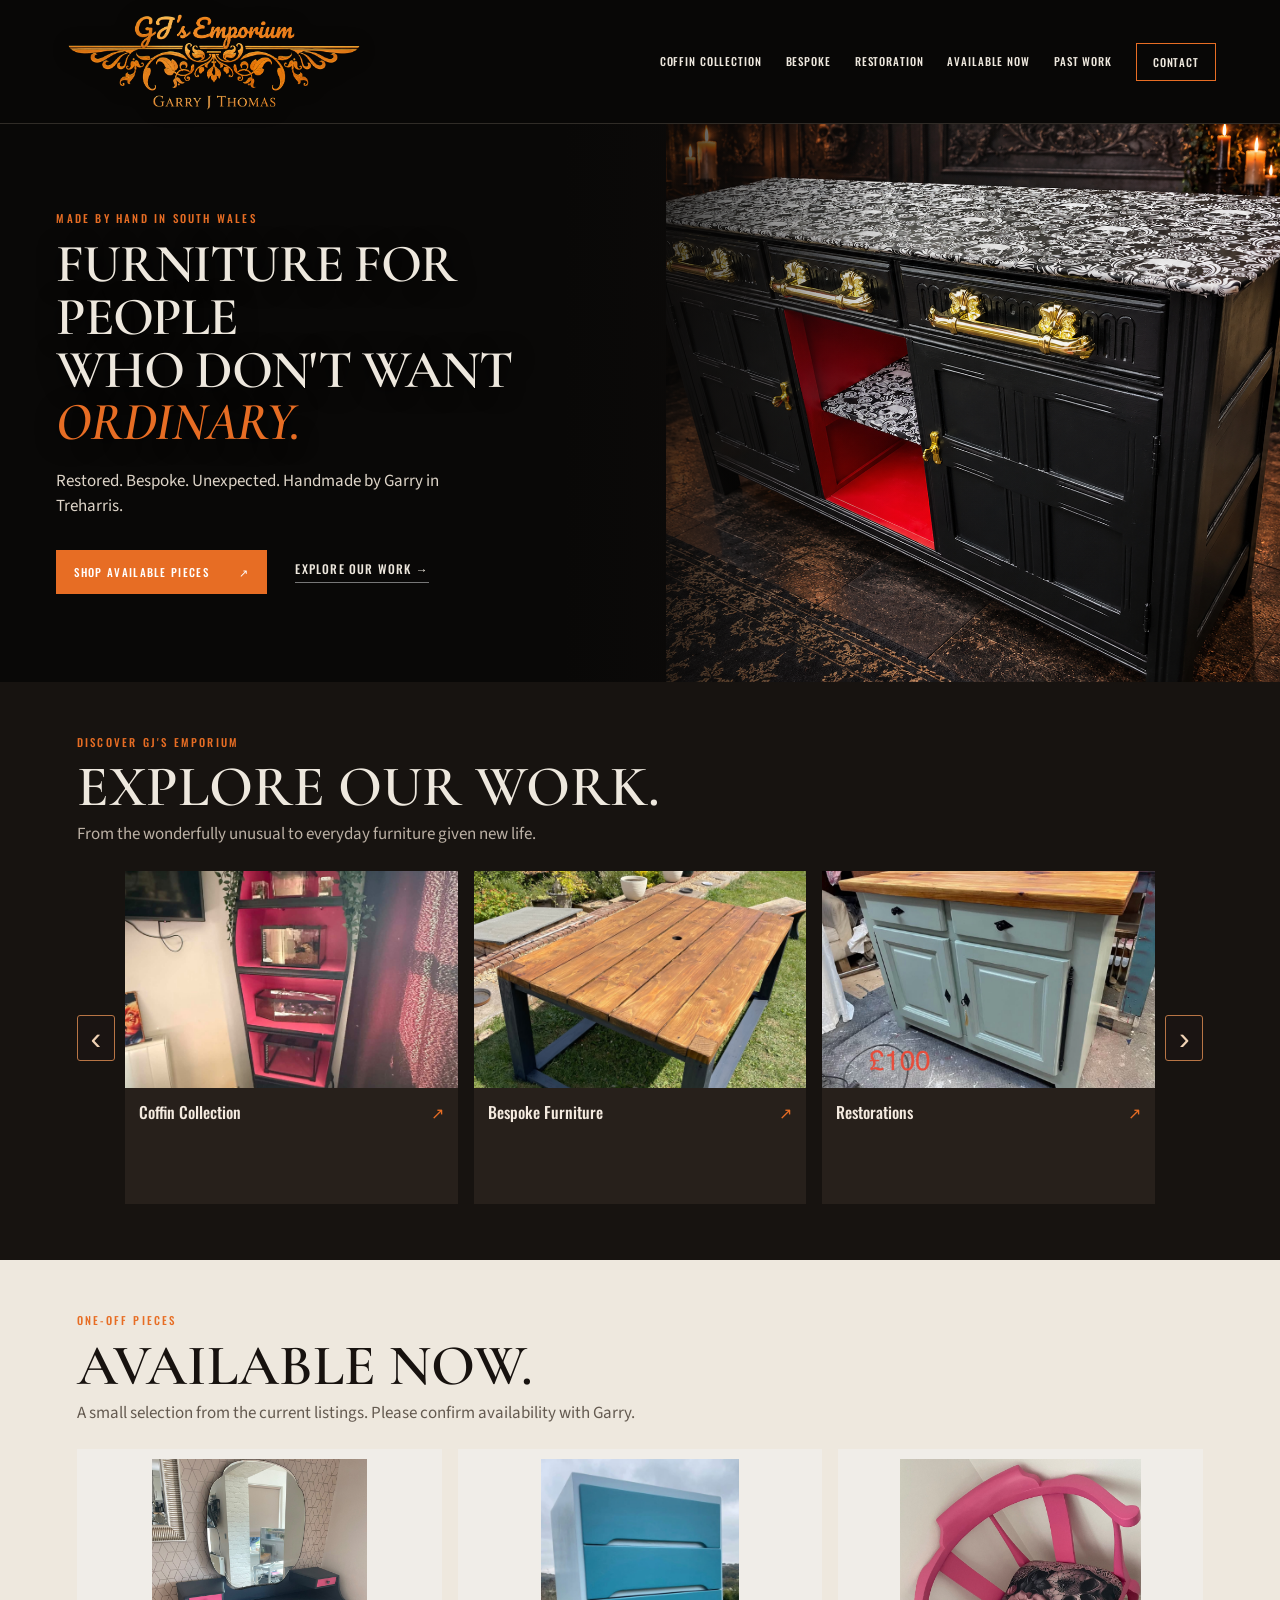
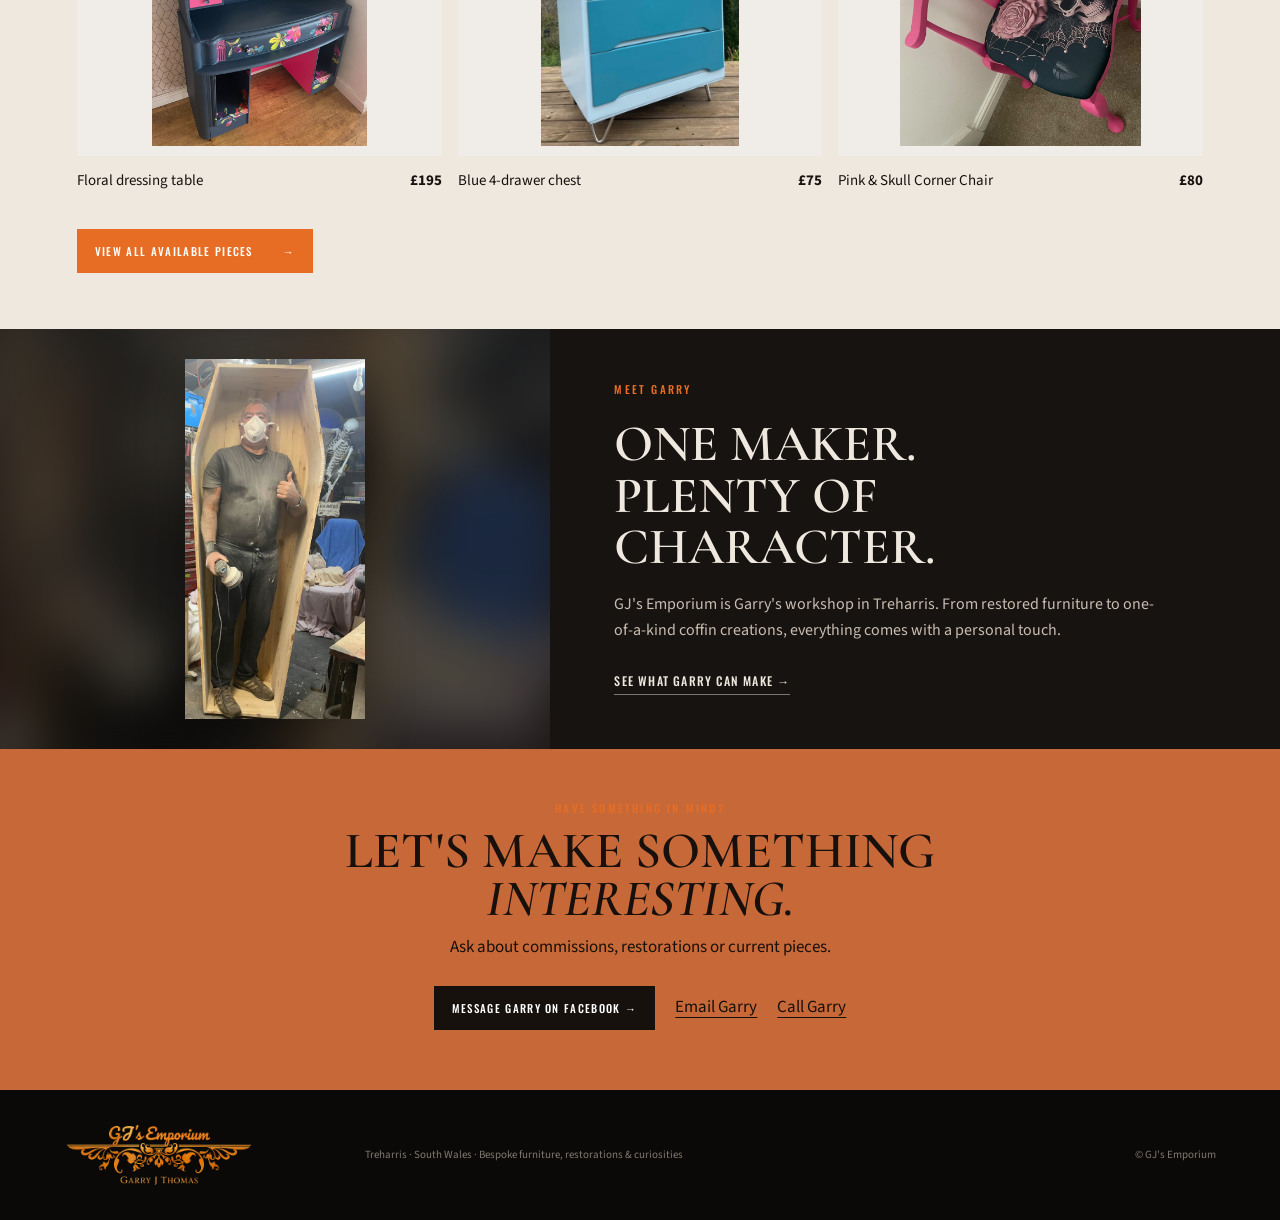
==== commit b4945ba2: "Clarify upcoming cabinet conversion into restored counter worktop" ====
--- a/index.html
+++ b/index.html
@@ -1,4 +1,4 @@
-<!doctype html><html lang="en-GB"><head><meta charset="utf-8"><meta name="viewport" content="width=device-width,initial-scale=1"><meta name="theme-color" content="#090807"><title>GJ's Emporium | Unusual, Bespoke & Restored Furniture</title><meta name="description" content="Coffin furniture, bespoke commissions and beautifully restored furniture handmade by Garry in South Wales."><link rel="canonical" href="https://www.gjs-emporium.com/"><meta property="og:type" content="website"><meta property="og:site_name" content="GJ's Emporium"><meta property="og:title" content="GJ's Emporium | Unusual, Bespoke &amp; Restored Furniture"><meta property="og:description" content="Coffin furniture, bespoke commissions and beautifully restored furniture handmade by Garry in South Wales."><meta property="og:url" content="https://www.gjs-emporium.com/"><meta property="og:image" content="https://www.gjs-emporium.com/assets/coffin-detail.jpg"><meta name="twitter:card" content="summary_large_image"><link rel="preconnect" href="https://fonts.googleapis.com"><link rel="preconnect" href="https://fonts.gstatic.com" crossorigin><link href="https://fonts.googleapis.com/css2?family=Cormorant+Garamond:ital,wght@0,500;0,600;0,700;1,600&family=Oswald:wght@400;500&family=Source+Sans+3:wght@400;500;600&display=swap" rel="stylesheet"><link rel="stylesheet" href="assets/site.css?v=51"><script type="application/ld+json">{"@context":"https://schema.org","@type":"LocalBusiness","name":"GJ's Emporium","url":"https://www.gjs-emporium.com/","image":"https://www.gjs-emporium.com/assets/gjs-emporium-official-logo.png","description":"Bespoke, restored and unusual furniture handmade by Garry in Treharris, South Wales.","email":"mailto:garrythomas1966@hotmail.co.uk","telephone":"+447740396333","address":{"@type":"PostalAddress","addressLocality":"Treharris","addressRegion":"Wales","addressCountry":"GB"},"sameAs":["https://www.facebook.com/61556531277288"]}</script><script async src="https://www.googletagmanager.com/gtag/js?id=G-F8ZV6GVXG2"></script><script>window.dataLayer=window.dataLayer||[];function gtag(){dataLayer.push(arguments)}gtag("js",new Date());gtag("config","G-F8ZV6GVXG2");</script></head><body><header class="site-header"><a class="brand official-brand" href="/"><img src="assets/gjs-emporium-official-logo.png" alt="GJ's Emporium — Garry J Thomas"></a><button class="menu-button" type="button" aria-expanded="false" aria-controls="site-nav">Menu</button><nav id="site-nav"><a href="curiosities.html">Coffin Collection</a><a href="bespoke.html">Bespoke</a><a href="modern-restored.html">Restoration</a><a href="available.html">Available Now</a><a href="past-work.html">Past work</a><a class="nav-cta" href="/#contact">Contact</a></nav></header><main id="top">
+<!doctype html><html lang="en-GB"><head><meta charset="utf-8"><meta name="viewport" content="width=device-width,initial-scale=1"><meta name="theme-color" content="#090807"><title>GJ's Emporium | Unusual, Bespoke & Restored Furniture</title><meta name="description" content="Coffin furniture, bespoke commissions and beautifully restored furniture handmade by Garry in South Wales."><link rel="canonical" href="https://www.gjs-emporium.com/"><meta property="og:type" content="website"><meta property="og:site_name" content="GJ's Emporium"><meta property="og:title" content="GJ's Emporium | Unusual, Bespoke &amp; Restored Furniture"><meta property="og:description" content="Coffin furniture, bespoke commissions and beautifully restored furniture handmade by Garry in South Wales."><meta property="og:url" content="https://www.gjs-emporium.com/"><meta property="og:image" content="https://www.gjs-emporium.com/assets/coffin-detail.jpg"><meta name="twitter:card" content="summary_large_image"><link rel="preconnect" href="https://fonts.googleapis.com"><link rel="preconnect" href="https://fonts.gstatic.com" crossorigin><link href="https://fonts.googleapis.com/css2?family=Cormorant+Garamond:ital,wght@0,500;0,600;0,700;1,600&family=Oswald:wght@400;500&family=Source+Sans+3:wght@400;500;600&display=swap" rel="stylesheet"><link rel="stylesheet" href="assets/site.css?v=52"><script type="application/ld+json">{"@context":"https://schema.org","@type":"LocalBusiness","name":"GJ's Emporium","url":"https://www.gjs-emporium.com/","image":"https://www.gjs-emporium.com/assets/gjs-emporium-official-logo.png","description":"Bespoke, restored and unusual furniture handmade by Garry in Treharris, South Wales.","email":"mailto:garrythomas1966@hotmail.co.uk","telephone":"+447740396333","address":{"@type":"PostalAddress","addressLocality":"Treharris","addressRegion":"Wales","addressCountry":"GB"},"sameAs":["https://www.facebook.com/61556531277288"]}</script><script async src="https://www.googletagmanager.com/gtag/js?id=G-F8ZV6GVXG2"></script><script>window.dataLayer=window.dataLayer||[];function gtag(){dataLayer.push(arguments)}gtag("js",new Date());gtag("config","G-F8ZV6GVXG2");</script></head><body><header class="site-header"><a class="brand official-brand" href="/"><img src="assets/gjs-emporium-official-logo.png" alt="GJ's Emporium — Garry J Thomas"></a><button class="menu-button" type="button" aria-expanded="false" aria-controls="site-nav">Menu</button><nav id="site-nav"><a href="curiosities.html">Coffin Collection</a><a href="bespoke.html">Bespoke</a><a href="modern-restored.html">Restoration</a><a href="available.html">Available Now</a><a href="past-work.html">Past work</a><a class="nav-cta" href="/#contact">Contact</a></nav></header><main id="top">
 
 <section class="hero-premium compact-hero"><div class="hero-photo"><img src="DCC02797-FDE8-4019-BF52-1D20396A19C8.png" alt="Gothic black and red sideboard by GJ's Emporium in a candlelit setting"></div><div class="hero-shade"></div><div class="hero-content"><p class="kicker">Made by hand in South Wales</p><h1>FURNITURE FOR PEOPLE<br>WHO DON'T WANT <em>ORDINARY.</em></h1><p class="hero-intro">Restored. Bespoke. Unexpected. Handmade by Garry in Treharris.</p><div class="hero-actions"><a class="button solid" href="available.html">Shop Available Pieces <span>↗</span></a><a class="text-link" href="#collections">Explore Our Work →</a></div></div></section>
 <section class="home-section home-collections" id="collections"><div class="home-section-heading"><p class="kicker">Discover GJ's Emporium</p><h2>EXPLORE OUR WORK.</h2><p>From the wonderfully unusual to everyday furniture given new life.</p></div><div class="home-carousel-wrap"><button class="home-carousel-arrow home-carousel-prev" type="button" aria-label="Previous project">‹</button><div class="home-category-grid" id="work-carousel">
@@ -6,7 +6,7 @@
 <a href="bespoke.html" class="home-category"><img src="assets/gallery-rustic-industrial-table.jpg" alt="Bespoke industrial table by Garry" loading="lazy"><span>Bespoke Furniture <b>↗</b></span></a>
 <a href="modern-restored.html" class="home-category"><img src="assets/gallery-sage-cabinet.jpg" alt="Restored sage green cabinet" loading="lazy"><span>Restorations <b>↗</b></span></a>
 <a href="past-work.html" class="home-category"><img src="assets/geometric-sideboard.webp" alt="Previous furniture project by GJ's Emporium" loading="lazy"><span>Past Work <b>↗</b></span></a>
-<div class="home-category home-upcoming"><img src="IMG_5220.jpeg" alt="Kitchenette cabinet upcoming project" loading="lazy"><span>Upcoming Projects <b>COMING SOON</b></span><small>Kitchenette project · Not yet available</small></div>
+<div class="home-category home-upcoming"><img src="IMG_5220.jpeg" alt="Before restoration: original cabinet whose lower section Garry plans to transform into a counter or worktop" loading="lazy"><span>Upcoming Restoration <b>COMING SOON</b></span><small>Before photo · Garry plans to remove the damaged top and transform the base into a bespoke counter/worktop. Not yet available.</small></div>
 </div><button class="home-carousel-arrow home-carousel-next" type="button" aria-label="Next project">›</button></div></section>
 <section class="home-section home-stock"><div class="home-section-heading"><p class="kicker">One-off pieces</p><h2>AVAILABLE NOW.</h2><p>A small selection from the current listings. Please confirm availability with Garry.</p></div><div class="home-stock-grid">
 <a href="available.html" class="home-product"><img src="assets/available-vanity-original.jpeg" alt="Floral dressing table" loading="lazy"><span>Floral dressing table <strong>£195</strong></span></a>
--- a/assets/site.css
+++ b/assets/site.css
@@ -443,3 +443,22 @@
 @media(max-width:760px){
  .home-stock-grid .home-product img{height:clamp(155px,43vw,230px);padding:6px}
 }
+
+/* Compact, accessible work carousel: swipe on touch and arrows on desktop */
+.home-carousel-wrap{position:relative;display:flex;align-items:center;gap:10px;min-width:0}
+.home-carousel-wrap .home-category-grid{display:flex;gap:16px;overflow-x:auto;scroll-snap-type:x mandatory;scroll-behavior:smooth;scrollbar-width:none;min-width:0;flex:1;overscroll-behavior-x:contain}
+.home-carousel-wrap .home-category-grid::-webkit-scrollbar{display:none}
+.home-carousel-wrap .home-category{display:block;flex:0 0 calc((100% - 32px)/3);min-width:0;scroll-snap-align:start}
+.home-carousel-arrow{flex:0 0 38px;height:46px;border:1px solid #b87545;background:#1a1412;color:#f1d3b5;font-size:32px;line-height:1;cursor:pointer;border-radius:3px}
+.home-carousel-arrow:hover,.home-carousel-arrow:focus-visible{background:#a94c29;color:white}
+.home-upcoming{background:#1e1917;color:#eee2d6;cursor:default}
+.home-upcoming img{object-fit:contain!important;background:#29221e}
+.home-upcoming span{display:flex;gap:8px;align-items:center;justify-content:space-between}
+.home-upcoming span b{font:700 10px/1.2 sans-serif;letter-spacing:.08em;color:#df9360;white-space:nowrap}
+.home-upcoming small{display:block;padding:0 12px 14px;color:#cfb7a2;font-size:12px}
+@media(max-width:760px){
+ .home-carousel-wrap{gap:6px}
+ .home-carousel-arrow{flex-basis:28px;height:38px;font-size:25px}
+ .home-carousel-wrap .home-category-grid{gap:10px}
+ .home-carousel-wrap .home-category{flex-basis:82%}
+}
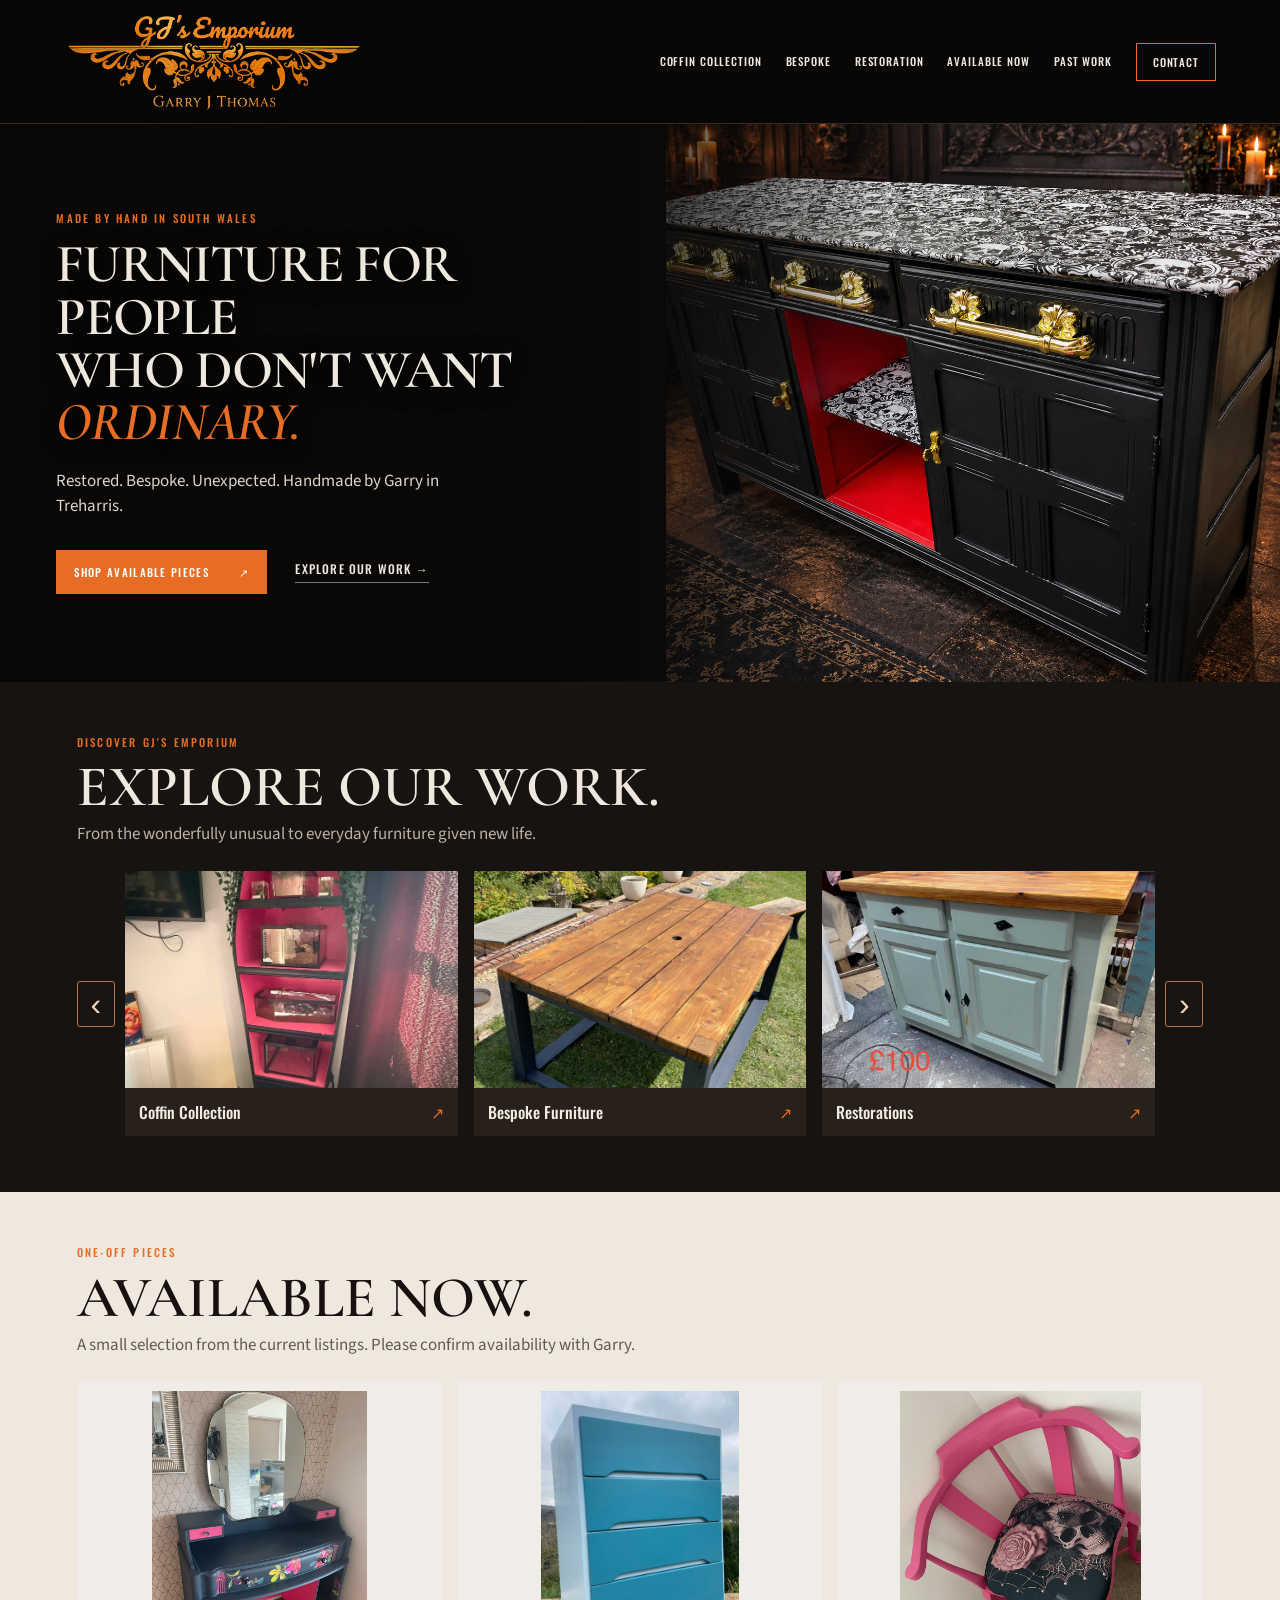
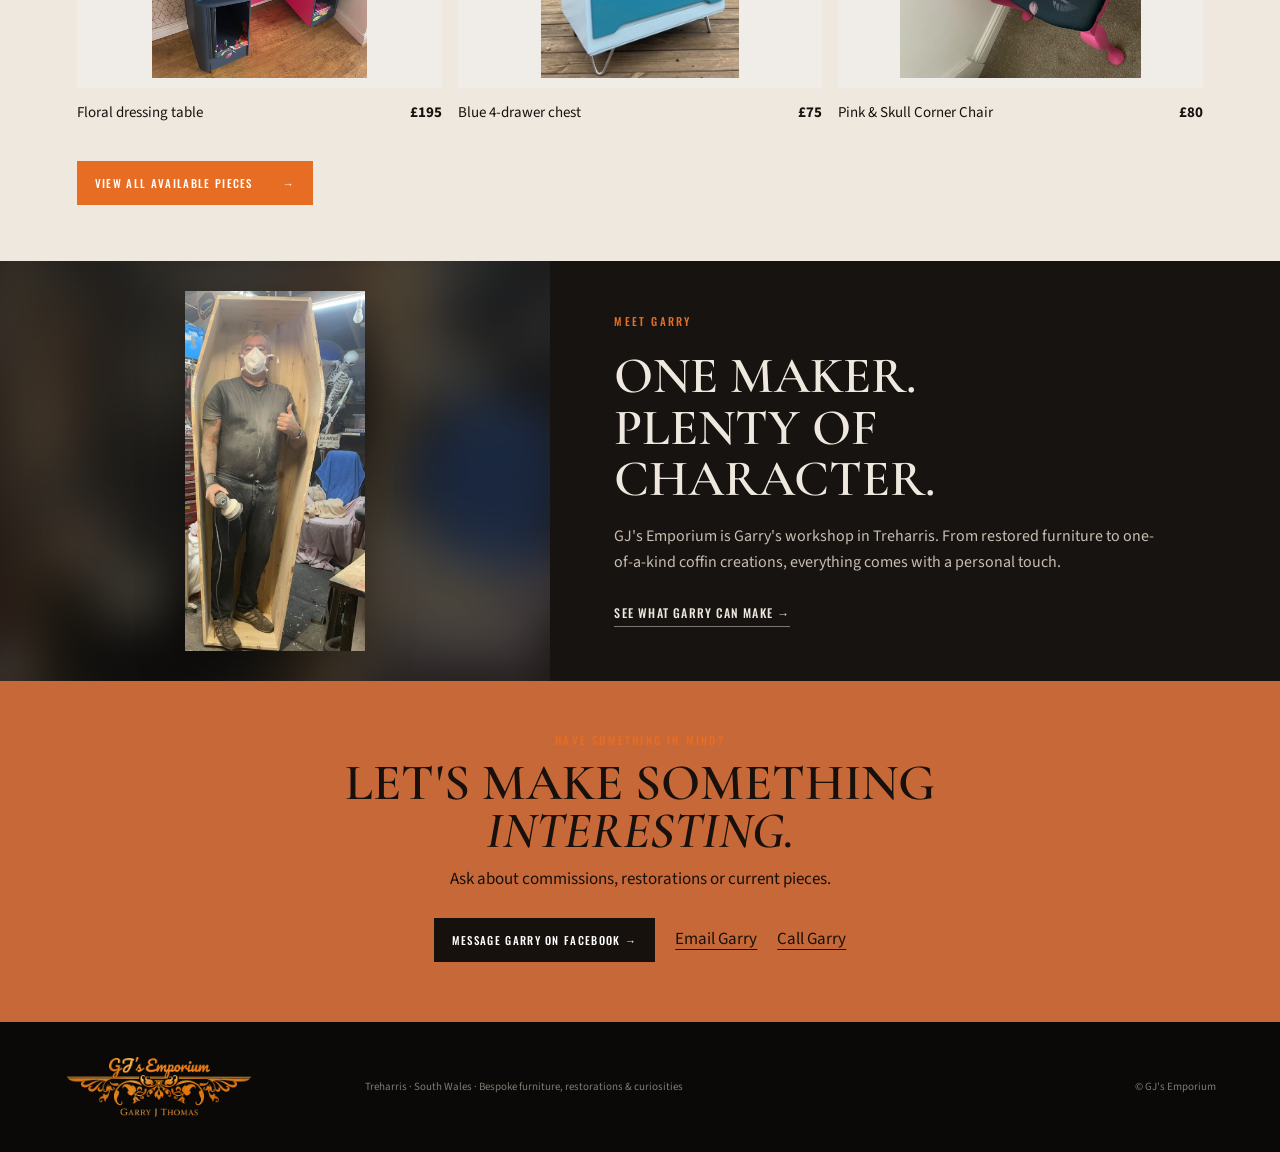
==== commit eeacb597: "Make upcoming carousel card consistent and link to projects page" ====
--- a/index.html
+++ b/index.html
@@ -1,4 +1,4 @@
-<!doctype html><html lang="en-GB"><head><meta charset="utf-8"><meta name="viewport" content="width=device-width,initial-scale=1"><meta name="theme-color" content="#090807"><title>GJ's Emporium | Unusual, Bespoke & Restored Furniture</title><meta name="description" content="Coffin furniture, bespoke commissions and beautifully restored furniture handmade by Garry in South Wales."><link rel="canonical" href="https://www.gjs-emporium.com/"><meta property="og:type" content="website"><meta property="og:site_name" content="GJ's Emporium"><meta property="og:title" content="GJ's Emporium | Unusual, Bespoke &amp; Restored Furniture"><meta property="og:description" content="Coffin furniture, bespoke commissions and beautifully restored furniture handmade by Garry in South Wales."><meta property="og:url" content="https://www.gjs-emporium.com/"><meta property="og:image" content="https://www.gjs-emporium.com/assets/coffin-detail.jpg"><meta name="twitter:card" content="summary_large_image"><link rel="preconnect" href="https://fonts.googleapis.com"><link rel="preconnect" href="https://fonts.gstatic.com" crossorigin><link href="https://fonts.googleapis.com/css2?family=Cormorant+Garamond:ital,wght@0,500;0,600;0,700;1,600&family=Oswald:wght@400;500&family=Source+Sans+3:wght@400;500;600&display=swap" rel="stylesheet"><link rel="stylesheet" href="assets/site.css?v=52"><script type="application/ld+json">{"@context":"https://schema.org","@type":"LocalBusiness","name":"GJ's Emporium","url":"https://www.gjs-emporium.com/","image":"https://www.gjs-emporium.com/assets/gjs-emporium-official-logo.png","description":"Bespoke, restored and unusual furniture handmade by Garry in Treharris, South Wales.","email":"mailto:garrythomas1966@hotmail.co.uk","telephone":"+447740396333","address":{"@type":"PostalAddress","addressLocality":"Treharris","addressRegion":"Wales","addressCountry":"GB"},"sameAs":["https://www.facebook.com/61556531277288"]}</script><script async src="https://www.googletagmanager.com/gtag/js?id=G-F8ZV6GVXG2"></script><script>window.dataLayer=window.dataLayer||[];function gtag(){dataLayer.push(arguments)}gtag("js",new Date());gtag("config","G-F8ZV6GVXG2");</script></head><body><header class="site-header"><a class="brand official-brand" href="/"><img src="assets/gjs-emporium-official-logo.png" alt="GJ's Emporium — Garry J Thomas"></a><button class="menu-button" type="button" aria-expanded="false" aria-controls="site-nav">Menu</button><nav id="site-nav"><a href="curiosities.html">Coffin Collection</a><a href="bespoke.html">Bespoke</a><a href="modern-restored.html">Restoration</a><a href="available.html">Available Now</a><a href="past-work.html">Past work</a><a class="nav-cta" href="/#contact">Contact</a></nav></header><main id="top">
+<!doctype html><html lang="en-GB"><head><meta charset="utf-8"><meta name="viewport" content="width=device-width,initial-scale=1"><meta name="theme-color" content="#090807"><title>GJ's Emporium | Unusual, Bespoke & Restored Furniture</title><meta name="description" content="Coffin furniture, bespoke commissions and beautifully restored furniture handmade by Garry in South Wales."><link rel="canonical" href="https://www.gjs-emporium.com/"><meta property="og:type" content="website"><meta property="og:site_name" content="GJ's Emporium"><meta property="og:title" content="GJ's Emporium | Unusual, Bespoke &amp; Restored Furniture"><meta property="og:description" content="Coffin furniture, bespoke commissions and beautifully restored furniture handmade by Garry in South Wales."><meta property="og:url" content="https://www.gjs-emporium.com/"><meta property="og:image" content="https://www.gjs-emporium.com/assets/coffin-detail.jpg"><meta name="twitter:card" content="summary_large_image"><link rel="preconnect" href="https://fonts.googleapis.com"><link rel="preconnect" href="https://fonts.gstatic.com" crossorigin><link href="https://fonts.googleapis.com/css2?family=Cormorant+Garamond:ital,wght@0,500;0,600;0,700;1,600&family=Oswald:wght@400;500&family=Source+Sans+3:wght@400;500;600&display=swap" rel="stylesheet"><link rel="stylesheet" href="assets/site.css?v=53"><script type="application/ld+json">{"@context":"https://schema.org","@type":"LocalBusiness","name":"GJ's Emporium","url":"https://www.gjs-emporium.com/","image":"https://www.gjs-emporium.com/assets/gjs-emporium-official-logo.png","description":"Bespoke, restored and unusual furniture handmade by Garry in Treharris, South Wales.","email":"mailto:garrythomas1966@hotmail.co.uk","telephone":"+447740396333","address":{"@type":"PostalAddress","addressLocality":"Treharris","addressRegion":"Wales","addressCountry":"GB"},"sameAs":["https://www.facebook.com/61556531277288"]}</script><script async src="https://www.googletagmanager.com/gtag/js?id=G-F8ZV6GVXG2"></script><script>window.dataLayer=window.dataLayer||[];function gtag(){dataLayer.push(arguments)}gtag("js",new Date());gtag("config","G-F8ZV6GVXG2");</script></head><body><header class="site-header"><a class="brand official-brand" href="/"><img src="assets/gjs-emporium-official-logo.png" alt="GJ's Emporium — Garry J Thomas"></a><button class="menu-button" type="button" aria-expanded="false" aria-controls="site-nav">Menu</button><nav id="site-nav"><a href="curiosities.html">Coffin Collection</a><a href="bespoke.html">Bespoke</a><a href="modern-restored.html">Restoration</a><a href="available.html">Available Now</a><a href="past-work.html">Past work</a><a class="nav-cta" href="/#contact">Contact</a></nav></header><main id="top">
 
 <section class="hero-premium compact-hero"><div class="hero-photo"><img src="DCC02797-FDE8-4019-BF52-1D20396A19C8.png" alt="Gothic black and red sideboard by GJ's Emporium in a candlelit setting"></div><div class="hero-shade"></div><div class="hero-content"><p class="kicker">Made by hand in South Wales</p><h1>FURNITURE FOR PEOPLE<br>WHO DON'T WANT <em>ORDINARY.</em></h1><p class="hero-intro">Restored. Bespoke. Unexpected. Handmade by Garry in Treharris.</p><div class="hero-actions"><a class="button solid" href="available.html">Shop Available Pieces <span>↗</span></a><a class="text-link" href="#collections">Explore Our Work →</a></div></div></section>
 <section class="home-section home-collections" id="collections"><div class="home-section-heading"><p class="kicker">Discover GJ's Emporium</p><h2>EXPLORE OUR WORK.</h2><p>From the wonderfully unusual to everyday furniture given new life.</p></div><div class="home-carousel-wrap"><button class="home-carousel-arrow home-carousel-prev" type="button" aria-label="Previous project">‹</button><div class="home-category-grid" id="work-carousel">
@@ -6,7 +6,7 @@
 <a href="bespoke.html" class="home-category"><img src="assets/gallery-rustic-industrial-table.jpg" alt="Bespoke industrial table by Garry" loading="lazy"><span>Bespoke Furniture <b>↗</b></span></a>
 <a href="modern-restored.html" class="home-category"><img src="assets/gallery-sage-cabinet.jpg" alt="Restored sage green cabinet" loading="lazy"><span>Restorations <b>↗</b></span></a>
 <a href="past-work.html" class="home-category"><img src="assets/geometric-sideboard.webp" alt="Previous furniture project by GJ's Emporium" loading="lazy"><span>Past Work <b>↗</b></span></a>
-<div class="home-category home-upcoming"><img src="IMG_5220.jpeg" alt="Before restoration: original cabinet whose lower section Garry plans to transform into a counter or worktop" loading="lazy"><span>Upcoming Restoration <b>COMING SOON</b></span><small>Before photo · Garry plans to remove the damaged top and transform the base into a bespoke counter/worktop. Not yet available.</small></div>
+<a href="upcoming-projects.html" class="home-category home-upcoming"><img src="IMG_5220.jpeg" alt="Cabinet before its planned conversion into a bespoke counter" loading="lazy"><span>Upcoming Projects <b>↗</b></span></a>
 </div><button class="home-carousel-arrow home-carousel-next" type="button" aria-label="Next project">›</button></div></section>
 <section class="home-section home-stock"><div class="home-section-heading"><p class="kicker">One-off pieces</p><h2>AVAILABLE NOW.</h2><p>A small selection from the current listings. Please confirm availability with Garry.</p></div><div class="home-stock-grid">
 <a href="available.html" class="home-product"><img src="assets/available-vanity-original.jpeg" alt="Floral dressing table" loading="lazy"><span>Floral dressing table <strong>£195</strong></span></a>
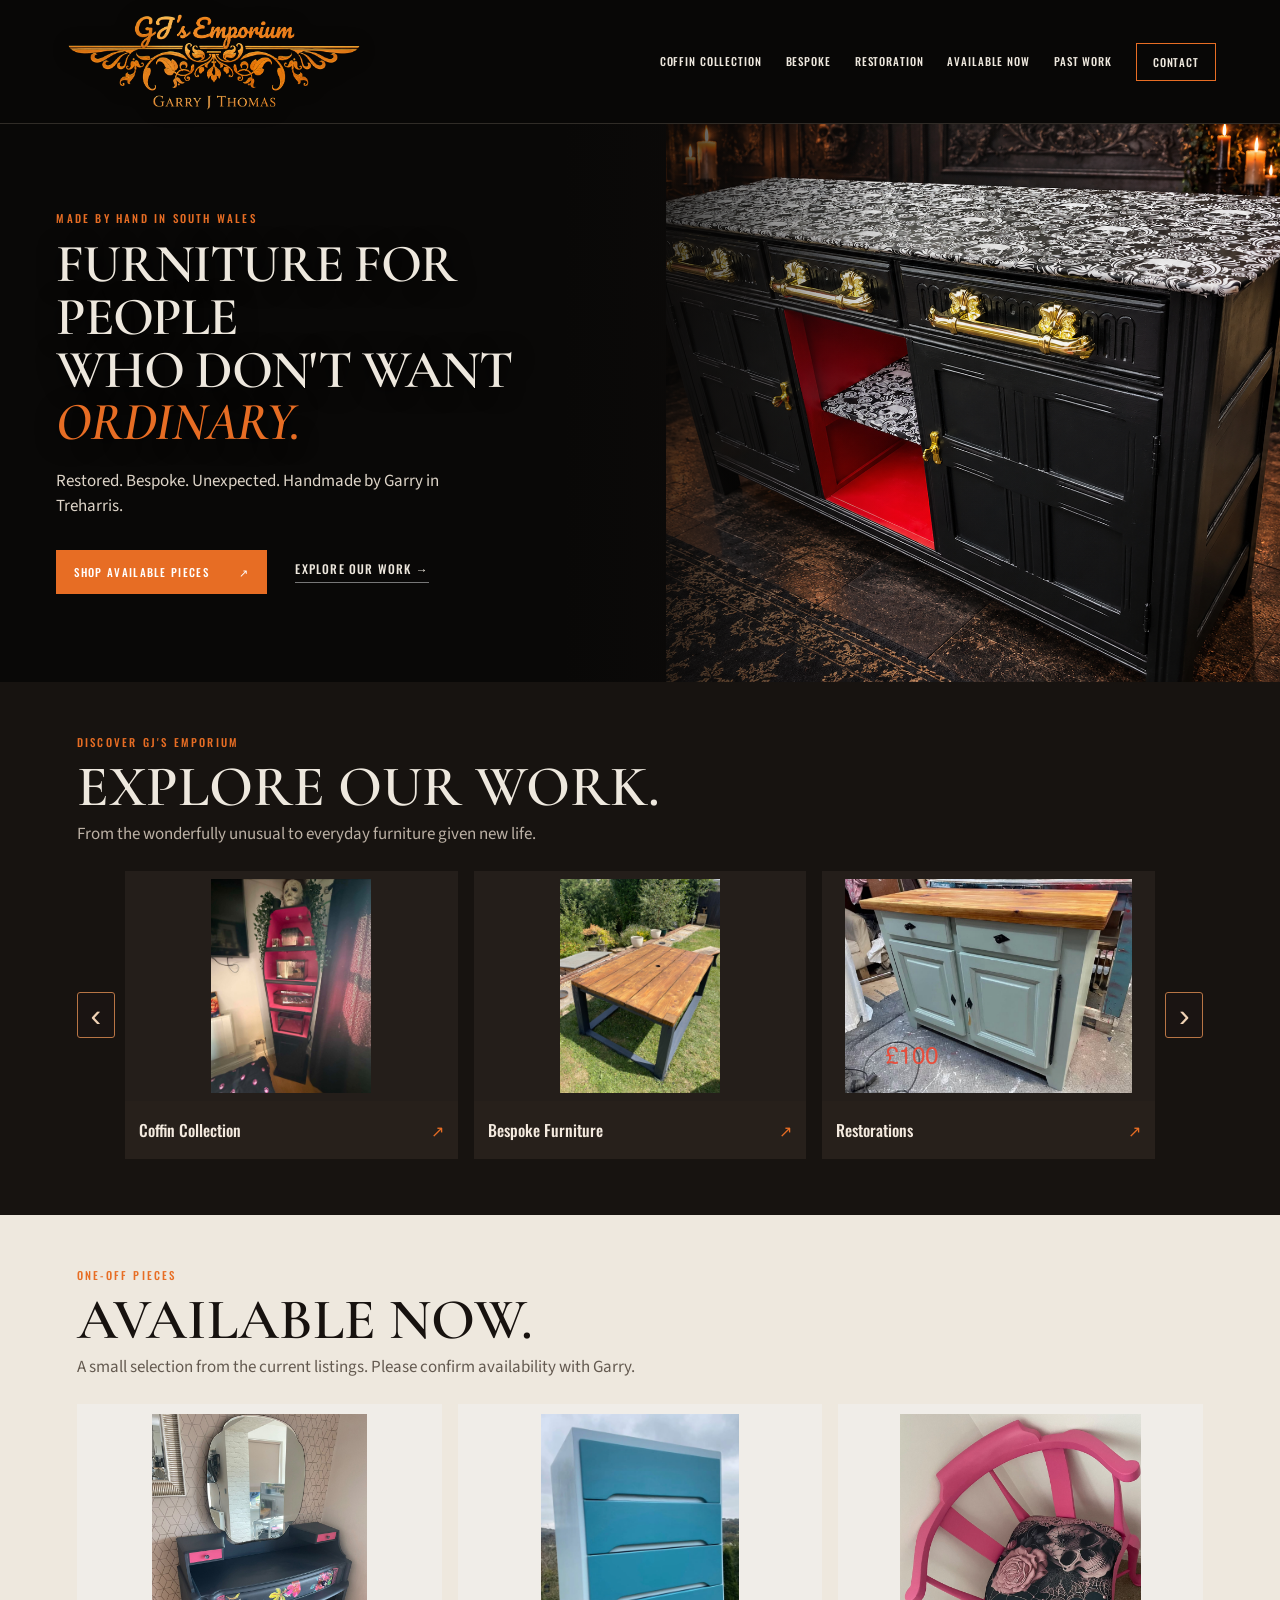
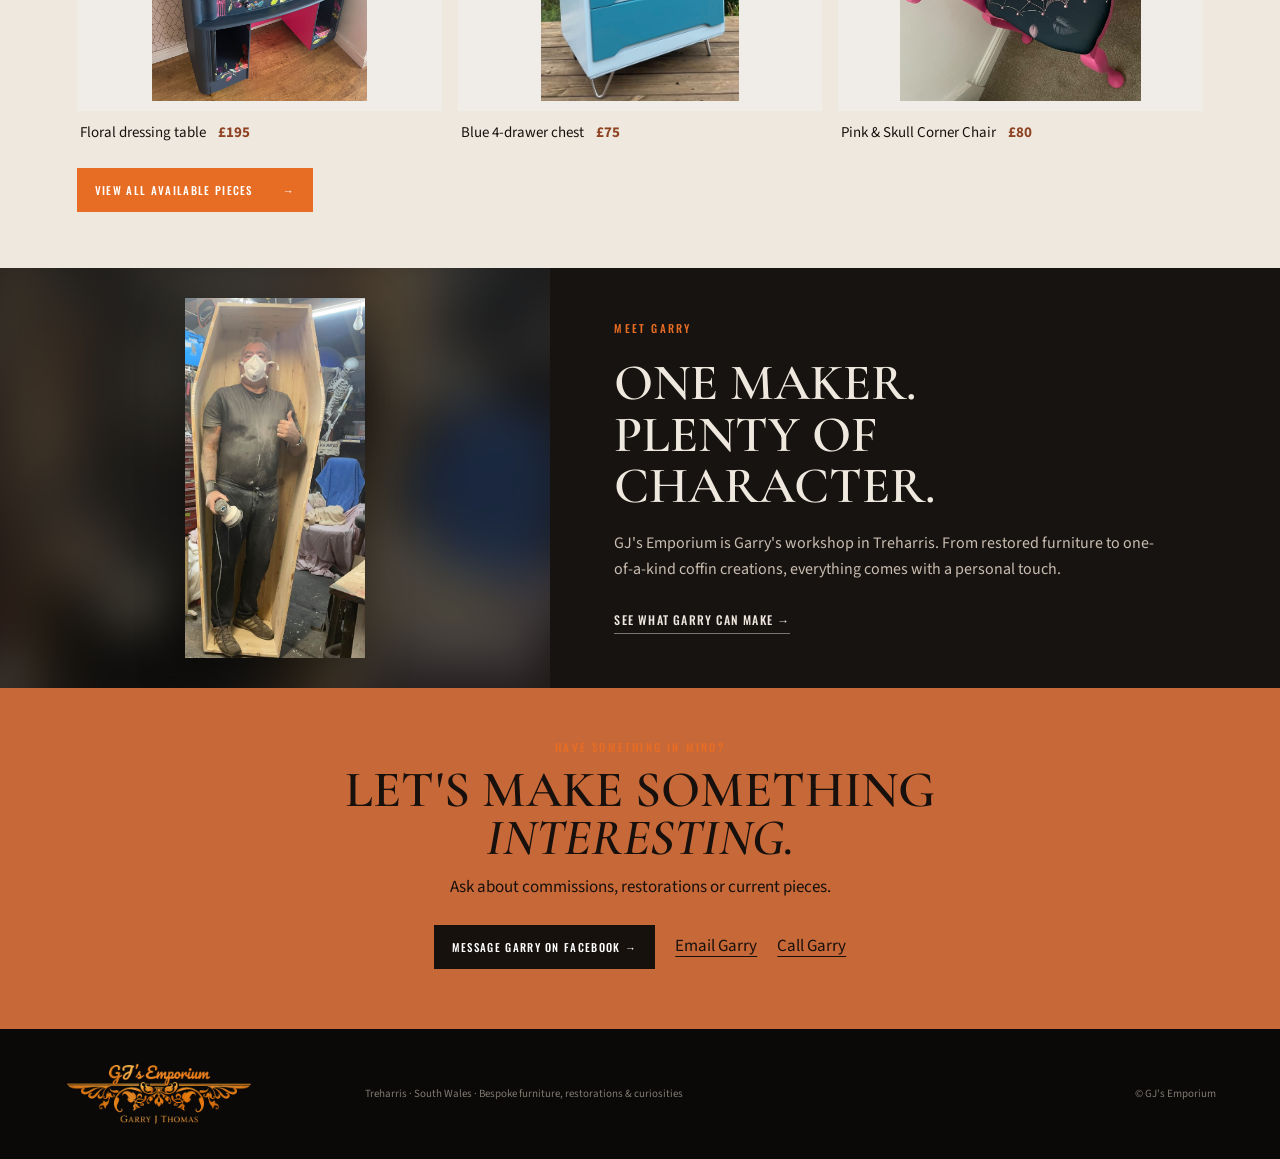
==== commit b596db96: "Refresh homepage product price spacing stylesheet" ====
--- a/index.html
+++ b/index.html
@@ -1,4 +1,4 @@
-<!doctype html><html lang="en-GB"><head><meta charset="utf-8"><meta name="viewport" content="width=device-width,initial-scale=1"><meta name="theme-color" content="#090807"><title>GJ's Emporium | Unusual, Bespoke & Restored Furniture</title><meta name="description" content="Coffin furniture, bespoke commissions and beautifully restored furniture handmade by Garry in South Wales."><link rel="canonical" href="https://www.gjs-emporium.com/"><meta property="og:type" content="website"><meta property="og:site_name" content="GJ's Emporium"><meta property="og:title" content="GJ's Emporium | Unusual, Bespoke &amp; Restored Furniture"><meta property="og:description" content="Coffin furniture, bespoke commissions and beautifully restored furniture handmade by Garry in South Wales."><meta property="og:url" content="https://www.gjs-emporium.com/"><meta property="og:image" content="https://www.gjs-emporium.com/assets/coffin-detail.jpg"><meta name="twitter:card" content="summary_large_image"><link rel="preconnect" href="https://fonts.googleapis.com"><link rel="preconnect" href="https://fonts.gstatic.com" crossorigin><link href="https://fonts.googleapis.com/css2?family=Cormorant+Garamond:ital,wght@0,500;0,600;0,700;1,600&family=Oswald:wght@400;500&family=Source+Sans+3:wght@400;500;600&display=swap" rel="stylesheet"><link rel="stylesheet" href="assets/site.css?v=53"><script type="application/ld+json">{"@context":"https://schema.org","@type":"LocalBusiness","name":"GJ's Emporium","url":"https://www.gjs-emporium.com/","image":"https://www.gjs-emporium.com/assets/gjs-emporium-official-logo.png","description":"Bespoke, restored and unusual furniture handmade by Garry in Treharris, South Wales.","email":"mailto:garrythomas1966@hotmail.co.uk","telephone":"+447740396333","address":{"@type":"PostalAddress","addressLocality":"Treharris","addressRegion":"Wales","addressCountry":"GB"},"sameAs":["https://www.facebook.com/61556531277288"]}</script><script async src="https://www.googletagmanager.com/gtag/js?id=G-F8ZV6GVXG2"></script><script>window.dataLayer=window.dataLayer||[];function gtag(){dataLayer.push(arguments)}gtag("js",new Date());gtag("config","G-F8ZV6GVXG2");</script></head><body><header class="site-header"><a class="brand official-brand" href="/"><img src="assets/gjs-emporium-official-logo.png" alt="GJ's Emporium — Garry J Thomas"></a><button class="menu-button" type="button" aria-expanded="false" aria-controls="site-nav">Menu</button><nav id="site-nav"><a href="curiosities.html">Coffin Collection</a><a href="bespoke.html">Bespoke</a><a href="modern-restored.html">Restoration</a><a href="available.html">Available Now</a><a href="past-work.html">Past work</a><a class="nav-cta" href="/#contact">Contact</a></nav></header><main id="top">
+<!doctype html><html lang="en-GB"><head><meta charset="utf-8"><meta name="viewport" content="width=device-width,initial-scale=1"><meta name="theme-color" content="#090807"><title>GJ's Emporium | Unusual, Bespoke & Restored Furniture</title><meta name="description" content="Coffin furniture, bespoke commissions and beautifully restored furniture handmade by Garry in South Wales."><link rel="canonical" href="https://www.gjs-emporium.com/"><meta property="og:type" content="website"><meta property="og:site_name" content="GJ's Emporium"><meta property="og:title" content="GJ's Emporium | Unusual, Bespoke &amp; Restored Furniture"><meta property="og:description" content="Coffin furniture, bespoke commissions and beautifully restored furniture handmade by Garry in South Wales."><meta property="og:url" content="https://www.gjs-emporium.com/"><meta property="og:image" content="https://www.gjs-emporium.com/assets/coffin-detail.jpg"><meta name="twitter:card" content="summary_large_image"><link rel="preconnect" href="https://fonts.googleapis.com"><link rel="preconnect" href="https://fonts.gstatic.com" crossorigin><link href="https://fonts.googleapis.com/css2?family=Cormorant+Garamond:ital,wght@0,500;0,600;0,700;1,600&family=Oswald:wght@400;500&family=Source+Sans+3:wght@400;500;600&display=swap" rel="stylesheet"><link rel="stylesheet" href="assets/site.css?v=57"><script type="application/ld+json">{"@context":"https://schema.org","@type":"LocalBusiness","name":"GJ's Emporium","url":"https://www.gjs-emporium.com/","image":"https://www.gjs-emporium.com/assets/gjs-emporium-official-logo.png","description":"Bespoke, restored and unusual furniture handmade by Garry in Treharris, South Wales.","email":"mailto:garrythomas1966@hotmail.co.uk","telephone":"+447740396333","address":{"@type":"PostalAddress","addressLocality":"Treharris","addressRegion":"Wales","addressCountry":"GB"},"sameAs":["https://www.facebook.com/61556531277288"]}</script><script async src="https://www.googletagmanager.com/gtag/js?id=G-F8ZV6GVXG2"></script><script>window.dataLayer=window.dataLayer||[];function gtag(){dataLayer.push(arguments)}gtag("js",new Date());gtag("config","G-F8ZV6GVXG2");</script></head><body><header class="site-header"><a class="brand official-brand" href="/"><img src="assets/gjs-emporium-official-logo.png" alt="GJ's Emporium — Garry J Thomas"></a><button class="menu-button" type="button" aria-expanded="false" aria-controls="site-nav">Menu</button><nav id="site-nav"><a href="curiosities.html">Coffin Collection</a><a href="bespoke.html">Bespoke</a><a href="modern-restored.html">Restoration</a><a href="available.html">Available Now</a><a href="past-work.html">Past work</a><a class="nav-cta" href="/#contact">Contact</a></nav></header><main id="top">
 
 <section class="hero-premium compact-hero"><div class="hero-photo"><img src="DCC02797-FDE8-4019-BF52-1D20396A19C8.png" alt="Gothic black and red sideboard by GJ's Emporium in a candlelit setting"></div><div class="hero-shade"></div><div class="hero-content"><p class="kicker">Made by hand in South Wales</p><h1>FURNITURE FOR PEOPLE<br>WHO DON'T WANT <em>ORDINARY.</em></h1><p class="hero-intro">Restored. Bespoke. Unexpected. Handmade by Garry in Treharris.</p><div class="hero-actions"><a class="button solid" href="available.html">Shop Available Pieces <span>↗</span></a><a class="text-link" href="#collections">Explore Our Work →</a></div></div></section>
 <section class="home-section home-collections" id="collections"><div class="home-section-heading"><p class="kicker">Discover GJ's Emporium</p><h2>EXPLORE OUR WORK.</h2><p>From the wonderfully unusual to everyday furniture given new life.</p></div><div class="home-carousel-wrap"><button class="home-carousel-arrow home-carousel-prev" type="button" aria-label="Previous project">‹</button><div class="home-category-grid" id="work-carousel">
--- a/assets/site.css
+++ b/assets/site.css
@@ -462,3 +462,43 @@
  .home-carousel-wrap .home-category-grid{gap:10px}
  .home-carousel-wrap .home-category{flex-basis:82%}
 }
+
+/* Uniform work carousel cards; descriptions live on their own pages */
+.home-carousel-wrap .home-category-grid{align-items:stretch}
+.home-carousel-wrap .home-category{display:flex;flex-direction:column;align-self:stretch;justify-content:flex-start;height:auto;overflow:hidden}
+.home-carousel-wrap .home-category img{display:block;width:100%;height:clamp(155px,18vw,230px);object-fit:contain;background:#241e1a;padding:8px;box-sizing:border-box;flex-shrink:0}
+.home-carousel-wrap .home-category span{display:flex;align-items:center;justify-content:space-between;gap:10px;min-height:58px;padding:12px 14px;box-sizing:border-box}
+.home-carousel-wrap .home-upcoming small{display:none}
+.home-carousel-wrap .home-upcoming span b{font:inherit;color:inherit}
+@media(max-width:760px){.home-carousel-wrap .home-category img{height:205px}.home-carousel-wrap .home-category span{min-height:54px}}
+
+/* Available Now catalogue: show entire original furniture photographs */
+.subpage-available .stock-page article{min-width:0;overflow:hidden}
+.subpage-available .stock-page article>img{display:block;width:100%;height:clamp(290px,36vw,470px);max-height:none;aspect-ratio:auto;object-fit:contain;object-position:center;background:#e8e1d7;padding:14px;box-sizing:border-box}
+@media(max-width:760px){
+ .subpage-available .stock-page article>img{height:clamp(260px,85vw,410px);padding:10px}
+}
+
+/* Upcoming Projects: branded atmospheric hero without aggressive image crop */
+.subpage-upcoming .subhero{background:#100c0b}
+.subpage-upcoming .subhero>img{object-fit:contain;object-position:center;background:#100c0b;transform:none}
+.subpage-upcoming .subhero-shade{background:linear-gradient(90deg,rgba(9,8,7,.96),rgba(9,8,7,.65) 43%,rgba(9,8,7,.16) 100%)}
+@media(max-width:760px){
+ .subpage-upcoming .subhero{grid-template-rows:minmax(240px,65vw) auto}
+ .subpage-upcoming .subhero>img{min-height:240px;width:100%;height:100%;object-fit:contain}
+ .subpage-upcoming .subhero-shade{background:linear-gradient(0deg,#090807 0%,rgba(9,8,7,.7) 35%,rgba(9,8,7,.04) 85%)}
+}
+
+/* Upcoming project detail: match site editorial typography, not image-caption styling */
+.subpage-upcoming .portfolio-grid{grid-template-columns:minmax(0,1fr);max-width:960px;margin:0 auto;gap:0;padding:clamp(16px,3vw,30px)}
+.subpage-upcoming .portfolio-grid figure{grid-column:1/-1!important;height:auto!important;min-height:0!important;display:block;background:#15110e}
+.subpage-upcoming .portfolio-grid figure>img{display:block;width:100%;height:auto;max-height:660px;object-fit:contain;background:#181410}
+.subpage-upcoming .portfolio-grid figcaption{position:static!important;background:#15110e!important;padding:clamp(22px,4vw,40px)!important;text-transform:none!important;letter-spacing:normal!important;font-family:"Source Sans 3",sans-serif!important;font-size:16px!important;line-height:1.6!important;color:#d9d0c5}
+.subpage-upcoming .portfolio-grid figcaption h2{font:600 clamp(30px,4vw,44px)/1.1 "Cormorant Garamond",serif;letter-spacing:-.02em;text-transform:none;margin:0 0 12px;color:#f2e9de}
+.subpage-upcoming .portfolio-grid figcaption span{display:block;font:500 11px/1.5 Oswald,sans-serif!important;letter-spacing:.12em!important;text-transform:uppercase!important;color:#c08a63!important;margin:0 0 15px}
+.subpage-upcoming .portfolio-grid figcaption p{font:400 clamp(15px,2vw,18px)/1.65 "Source Sans 3",sans-serif!important;text-transform:none!important;letter-spacing:normal!important;margin:0;max-width:720px;color:#d9d0c5}
+
+/* Keep each product name and its price together below the photo */
+.home-stock-grid .home-product span{display:flex;align-items:baseline;justify-content:flex-start;flex-wrap:wrap;gap:4px 12px;padding:12px 3px 3px;font-size:15px;line-height:1.35}
+.home-stock-grid .home-product strong{display:inline-block;white-space:nowrap;font-weight:700;color:#8f4324;margin:0}
+@media(max-width:760px){.home-stock-grid .home-product span{display:flex;gap:3px 8px;font-size:13px;padding:9px 2px 2px}.home-stock-grid .home-product strong{display:inline-block;margin:0}}
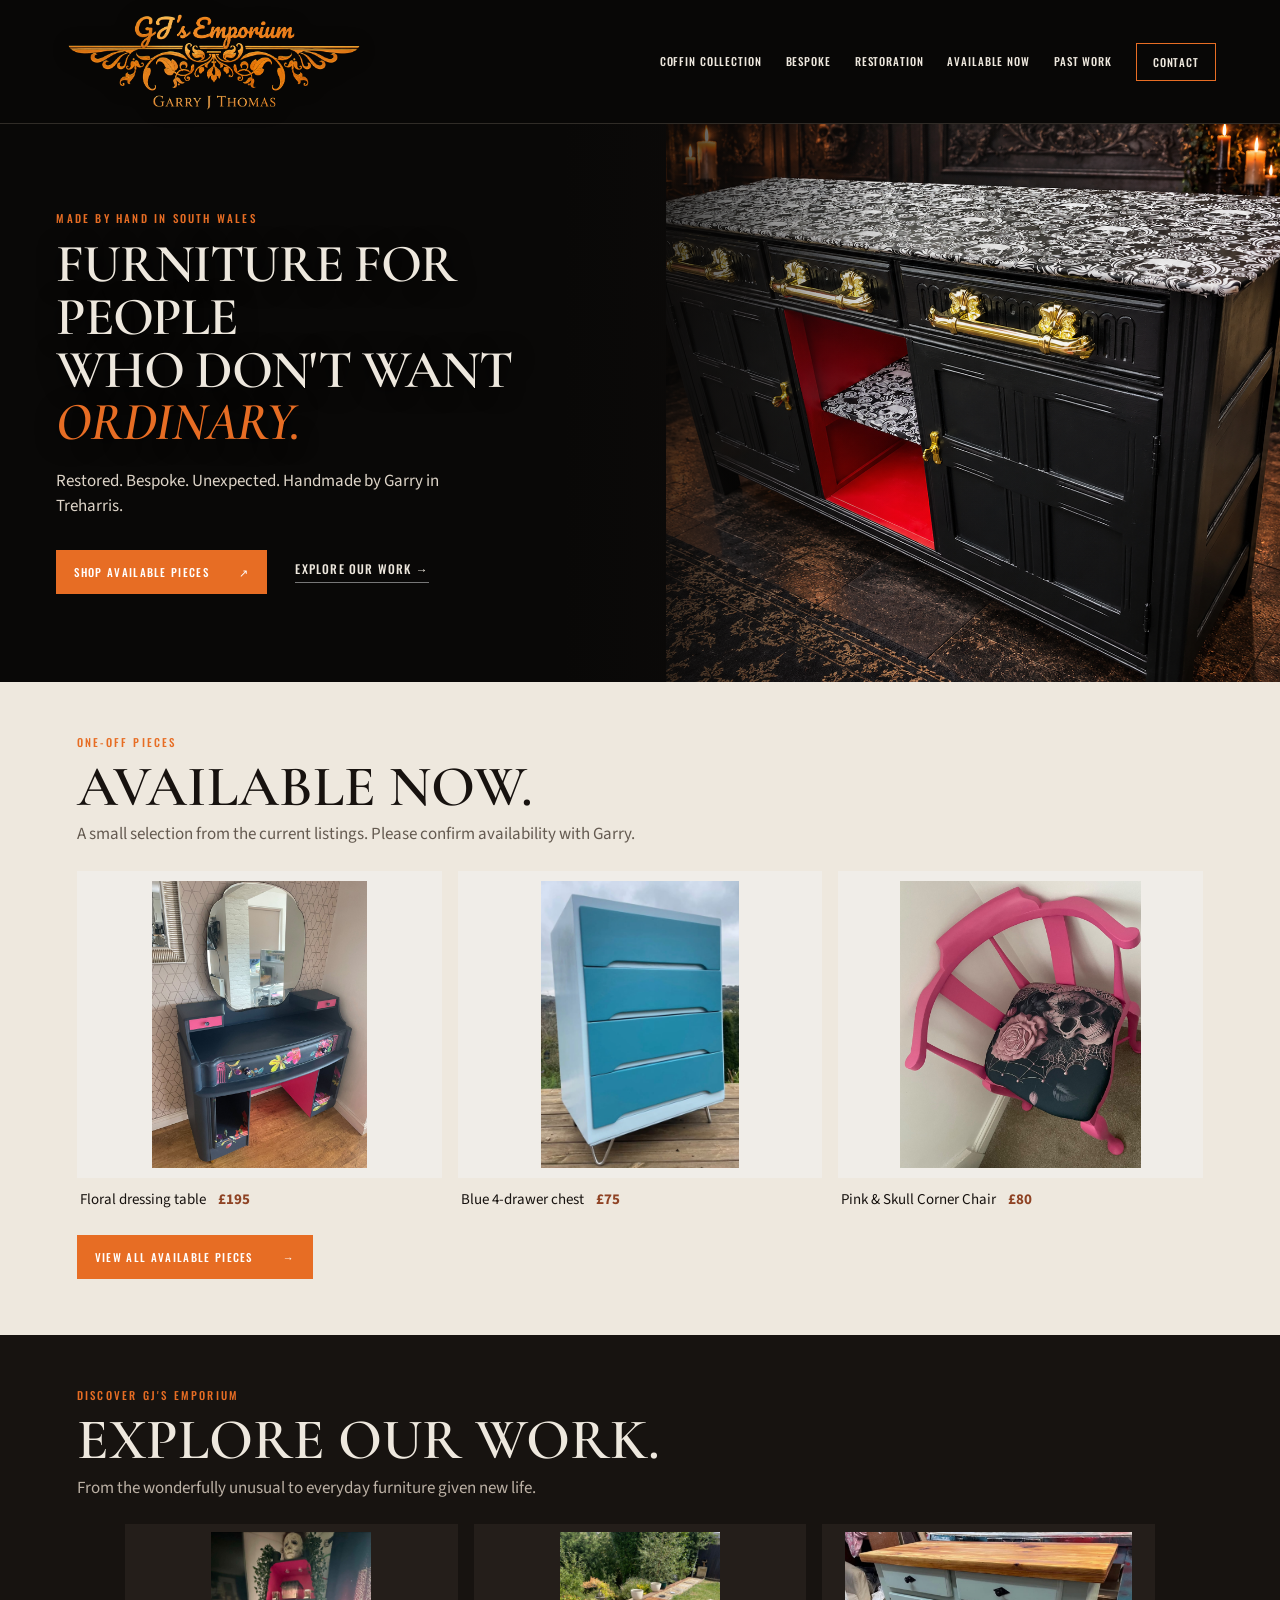
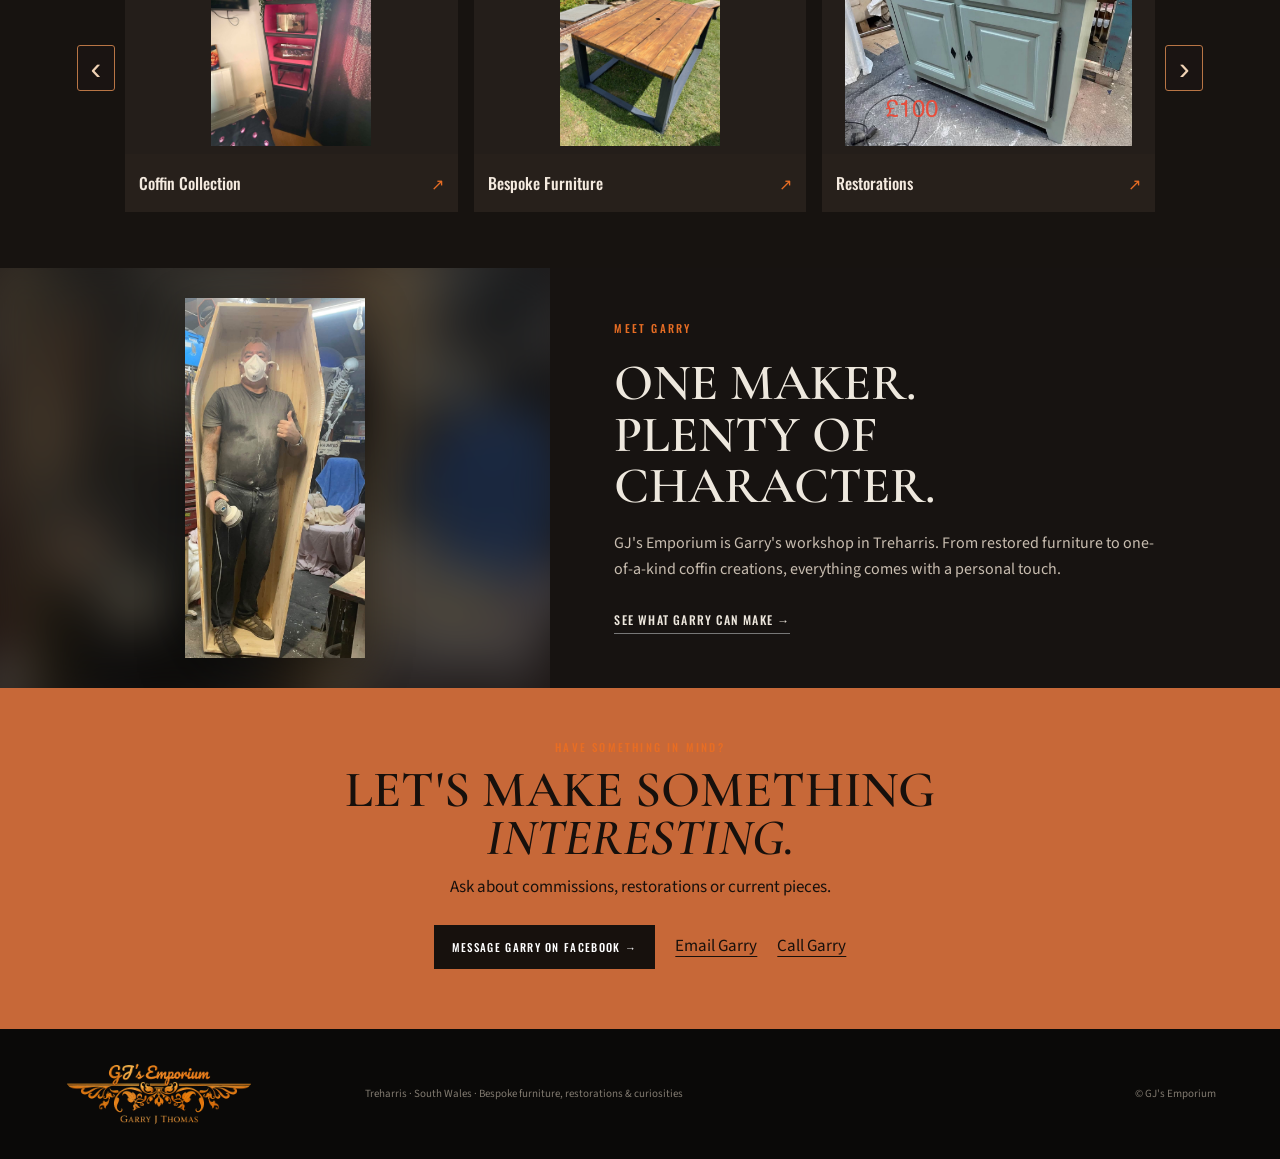
==== commit f87c959b: "Show Available Now before Explore Our Work on homepage" ====
--- a/index.html
+++ b/index.html
@@ -1,6 +1,11 @@
 <!doctype html><html lang="en-GB"><head><meta charset="utf-8"><meta name="viewport" content="width=device-width,initial-scale=1"><meta name="theme-color" content="#090807"><title>GJ's Emporium | Unusual, Bespoke & Restored Furniture</title><meta name="description" content="Coffin furniture, bespoke commissions and beautifully restored furniture handmade by Garry in South Wales."><link rel="canonical" href="https://www.gjs-emporium.com/"><meta property="og:type" content="website"><meta property="og:site_name" content="GJ's Emporium"><meta property="og:title" content="GJ's Emporium | Unusual, Bespoke &amp; Restored Furniture"><meta property="og:description" content="Coffin furniture, bespoke commissions and beautifully restored furniture handmade by Garry in South Wales."><meta property="og:url" content="https://www.gjs-emporium.com/"><meta property="og:image" content="https://www.gjs-emporium.com/assets/coffin-detail.jpg"><meta name="twitter:card" content="summary_large_image"><link rel="preconnect" href="https://fonts.googleapis.com"><link rel="preconnect" href="https://fonts.gstatic.com" crossorigin><link href="https://fonts.googleapis.com/css2?family=Cormorant+Garamond:ital,wght@0,500;0,600;0,700;1,600&family=Oswald:wght@400;500&family=Source+Sans+3:wght@400;500;600&display=swap" rel="stylesheet"><link rel="stylesheet" href="assets/site.css?v=57"><script type="application/ld+json">{"@context":"https://schema.org","@type":"LocalBusiness","name":"GJ's Emporium","url":"https://www.gjs-emporium.com/","image":"https://www.gjs-emporium.com/assets/gjs-emporium-official-logo.png","description":"Bespoke, restored and unusual furniture handmade by Garry in Treharris, South Wales.","email":"mailto:garrythomas1966@hotmail.co.uk","telephone":"+447740396333","address":{"@type":"PostalAddress","addressLocality":"Treharris","addressRegion":"Wales","addressCountry":"GB"},"sameAs":["https://www.facebook.com/61556531277288"]}</script><script async src="https://www.googletagmanager.com/gtag/js?id=G-F8ZV6GVXG2"></script><script>window.dataLayer=window.dataLayer||[];function gtag(){dataLayer.push(arguments)}gtag("js",new Date());gtag("config","G-F8ZV6GVXG2");</script></head><body><header class="site-header"><a class="brand official-brand" href="/"><img src="assets/gjs-emporium-official-logo.png" alt="GJ's Emporium — Garry J Thomas"></a><button class="menu-button" type="button" aria-expanded="false" aria-controls="site-nav">Menu</button><nav id="site-nav"><a href="curiosities.html">Coffin Collection</a><a href="bespoke.html">Bespoke</a><a href="modern-restored.html">Restoration</a><a href="available.html">Available Now</a><a href="past-work.html">Past work</a><a class="nav-cta" href="/#contact">Contact</a></nav></header><main id="top">
 
 <section class="hero-premium compact-hero"><div class="hero-photo"><img src="DCC02797-FDE8-4019-BF52-1D20396A19C8.png" alt="Gothic black and red sideboard by GJ's Emporium in a candlelit setting"></div><div class="hero-shade"></div><div class="hero-content"><p class="kicker">Made by hand in South Wales</p><h1>FURNITURE FOR PEOPLE<br>WHO DON'T WANT <em>ORDINARY.</em></h1><p class="hero-intro">Restored. Bespoke. Unexpected. Handmade by Garry in Treharris.</p><div class="hero-actions"><a class="button solid" href="available.html">Shop Available Pieces <span>↗</span></a><a class="text-link" href="#collections">Explore Our Work →</a></div></div></section>
+<section class="home-section home-stock"><div class="home-section-heading"><p class="kicker">One-off pieces</p><h2>AVAILABLE NOW.</h2><p>A small selection from the current listings. Please confirm availability with Garry.</p></div><div class="home-stock-grid">
+<a href="available.html" class="home-product"><img src="assets/available-vanity-original.jpeg" alt="Floral dressing table" loading="lazy"><span>Floral dressing table <strong>£195</strong></span></a>
+<a href="available.html" class="home-product"><img src="assets/available-drawers-original.jpeg" alt="Blue four-drawer chest" loading="lazy"><span>Blue 4-drawer chest <strong>£75</strong></span></a>
+<a href="available.html" class="home-product"><img src="assets/pink-skull-corner-chair.jpg" alt="Pink and skull corner chair" loading="lazy"><span>Pink &amp; Skull Corner Chair <strong>£80</strong></span></a>
+</div><a class="button solid home-all-link" href="available.html">View All Available Pieces <span>→</span></a></section>
 <section class="home-section home-collections" id="collections"><div class="home-section-heading"><p class="kicker">Discover GJ's Emporium</p><h2>EXPLORE OUR WORK.</h2><p>From the wonderfully unusual to everyday furniture given new life.</p></div><div class="home-carousel-wrap"><button class="home-carousel-arrow home-carousel-prev" type="button" aria-label="Previous project">‹</button><div class="home-category-grid" id="work-carousel">
 <a href="curiosities.html" class="home-category"><img src="assets/gallery-pink-coffin-shelving-lit.jpg" alt="Garry's illuminated coffin shelving" loading="lazy"><span>Coffin Collection <b>↗</b></span></a>
 <a href="bespoke.html" class="home-category"><img src="assets/gallery-rustic-industrial-table.jpg" alt="Bespoke industrial table by Garry" loading="lazy"><span>Bespoke Furniture <b>↗</b></span></a>
@@ -8,10 +13,5 @@
 <a href="past-work.html" class="home-category"><img src="assets/geometric-sideboard.webp" alt="Previous furniture project by GJ's Emporium" loading="lazy"><span>Past Work <b>↗</b></span></a>
 <a href="upcoming-projects.html" class="home-category home-upcoming"><img src="IMG_5220.jpeg" alt="Cabinet before its planned conversion into a bespoke counter" loading="lazy"><span>Upcoming Projects <b>↗</b></span></a>
 </div><button class="home-carousel-arrow home-carousel-next" type="button" aria-label="Next project">›</button></div></section>
-<section class="home-section home-stock"><div class="home-section-heading"><p class="kicker">One-off pieces</p><h2>AVAILABLE NOW.</h2><p>A small selection from the current listings. Please confirm availability with Garry.</p></div><div class="home-stock-grid">
-<a href="available.html" class="home-product"><img src="assets/available-vanity-original.jpeg" alt="Floral dressing table" loading="lazy"><span>Floral dressing table <strong>£195</strong></span></a>
-<a href="available.html" class="home-product"><img src="assets/available-drawers-original.jpeg" alt="Blue four-drawer chest" loading="lazy"><span>Blue 4-drawer chest <strong>£75</strong></span></a>
-<a href="available.html" class="home-product"><img src="assets/pink-skull-corner-chair.jpg" alt="Pink and skull corner chair" loading="lazy"><span>Pink &amp; Skull Corner Chair <strong>£80</strong></span></a>
-</div><a class="button solid home-all-link" href="available.html">View All Available Pieces <span>→</span></a></section>
 <section class="home-maker"><div class="home-maker-photo"><img src="IMG_5219.jpeg" alt="Garry at work in his Treharris workshop, standing inside a handmade coffin" loading="lazy"></div><div class="home-maker-copy"><p class="kicker">Meet Garry</p><h2>ONE MAKER.<br>PLENTY OF CHARACTER.</h2><p>GJ's Emporium is Garry's workshop in Treharris. From restored furniture to one-of-a-kind coffin creations, everything comes with a personal touch.</p><a href="bespoke.html" class="text-link">See what Garry can make →</a></div></section>
 <section class="home-contact" id="contact"><p class="kicker">Have something in mind?</p><h2>LET'S MAKE SOMETHING <em>INTERESTING.</em></h2><p>Ask about commissions, restorations or current pieces.</p><div class="home-contact-actions"><a class="button solid" href="https://www.facebook.com/61556531277288" target="_blank" rel="noreferrer">Message Garry on Facebook →</a><a href="mailto:garrythomas1966@hotmail.co.uk">Email Garry</a><a href="tel:+447740396333">Call Garry</a></div></section></main><footer><a class="footer-brand official-footer-brand" href="/"><img src="assets/gjs-emporium-official-logo.png" alt="GJ's Emporium"></a><p>Treharris · South Wales · Bespoke furniture, restorations & curiosities</p><p>© GJ's Emporium</p></footer><script src="assets/site.js"></script><script>document.querySelectorAll(".home-carousel-arrow").forEach(button=>button.addEventListener("click",()=>{const track=document.getElementById("work-carousel");const card=track.querySelector(".home-category");const step=card.getBoundingClientRect().width+16;track.scrollBy({left:button.classList.contains("home-carousel-next")?step:-step,behavior:"smooth"});}));</script></body></html>
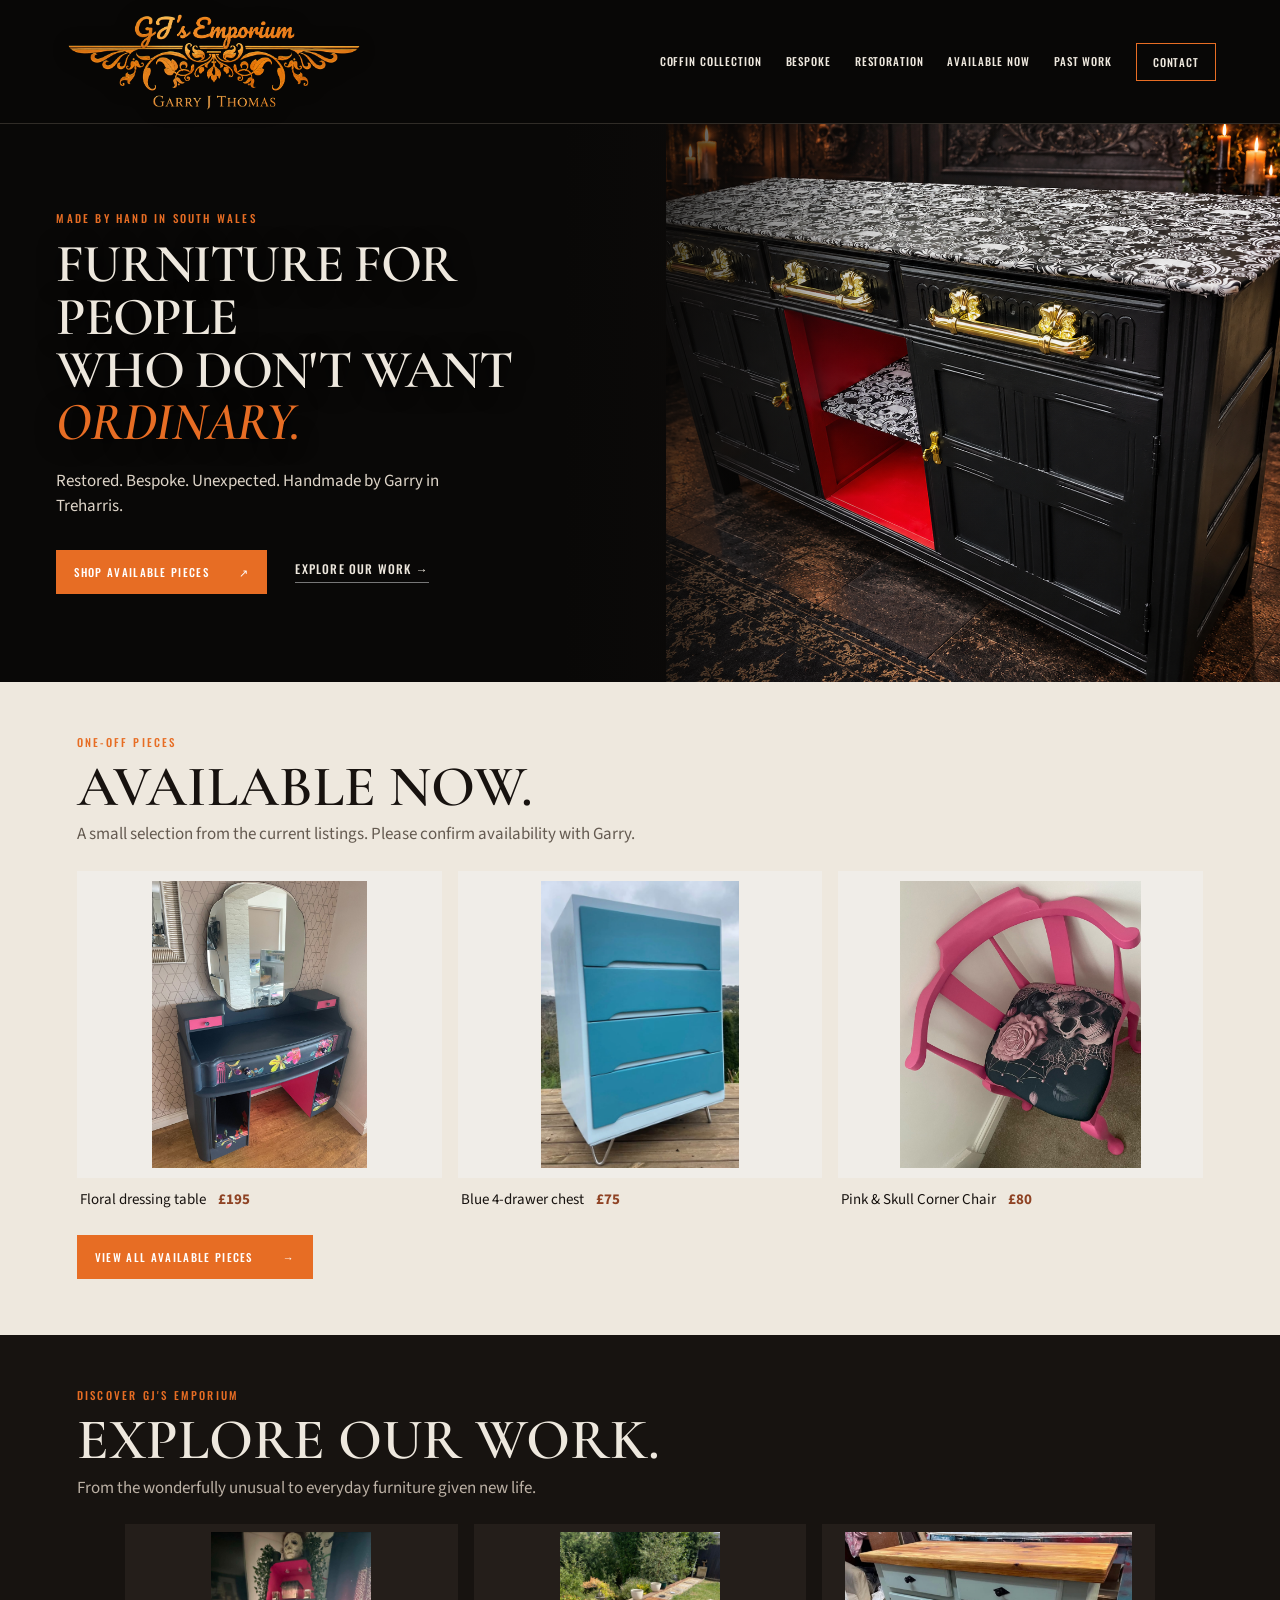
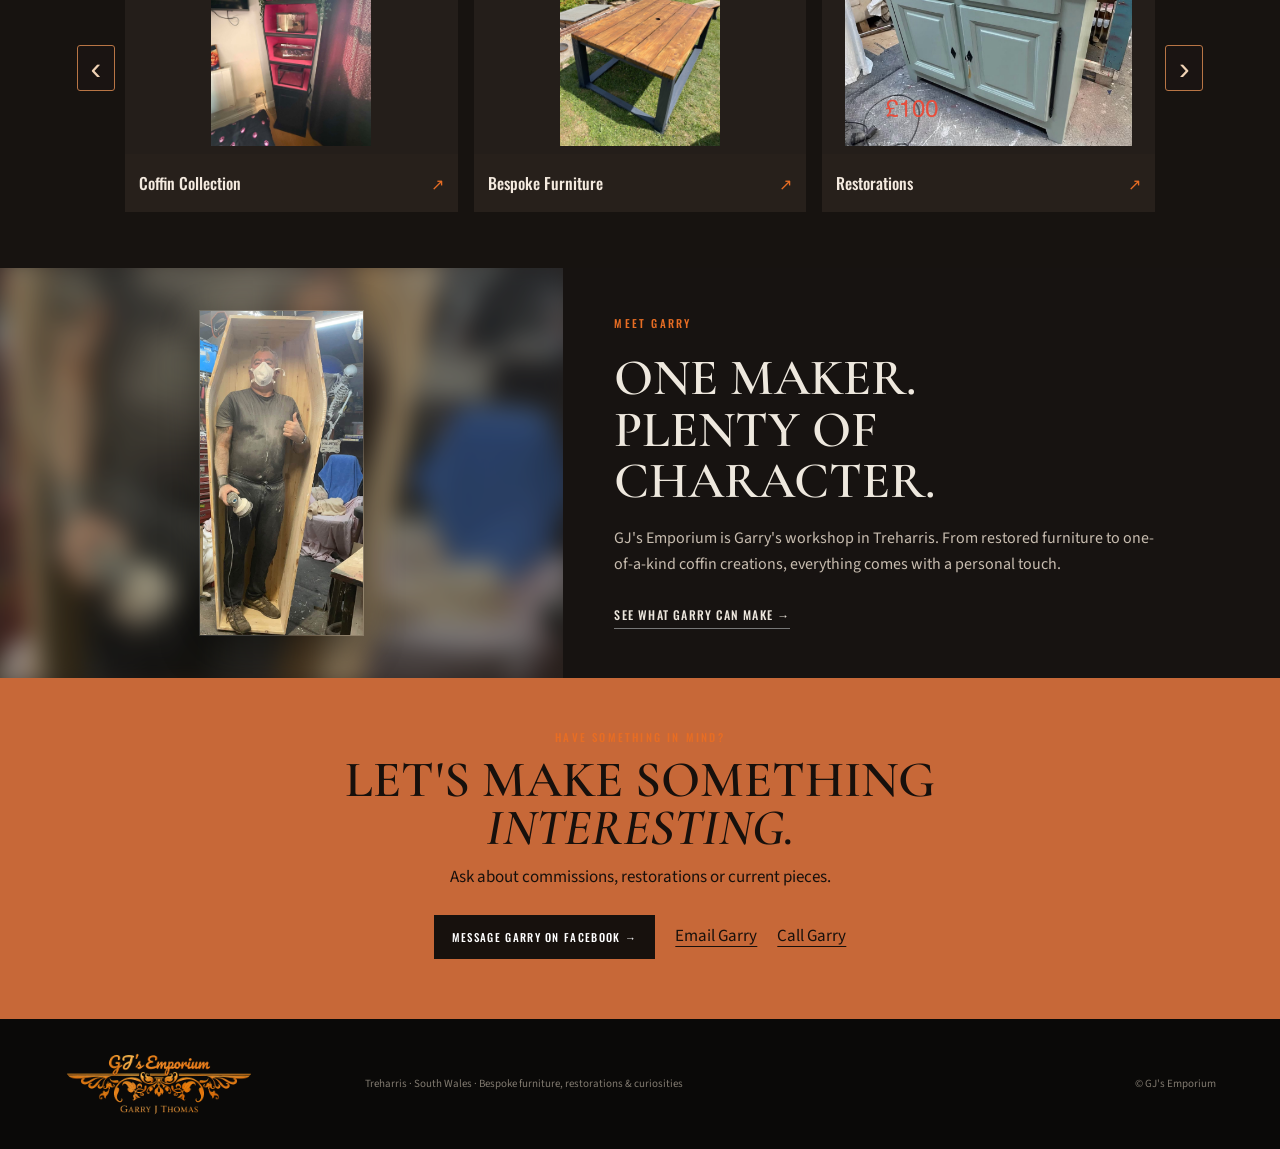
==== commit a9bd673e: "Load improved Meet Garry desktop layout" ====
--- a/index.html
+++ b/index.html
@@ -1,4 +1,4 @@
-<!doctype html><html lang="en-GB"><head><meta charset="utf-8"><meta name="viewport" content="width=device-width,initial-scale=1"><meta name="theme-color" content="#090807"><title>GJ's Emporium | Unusual, Bespoke & Restored Furniture</title><meta name="description" content="Coffin furniture, bespoke commissions and beautifully restored furniture handmade by Garry in South Wales."><link rel="canonical" href="https://www.gjs-emporium.com/"><meta property="og:type" content="website"><meta property="og:site_name" content="GJ's Emporium"><meta property="og:title" content="GJ's Emporium | Unusual, Bespoke &amp; Restored Furniture"><meta property="og:description" content="Coffin furniture, bespoke commissions and beautifully restored furniture handmade by Garry in South Wales."><meta property="og:url" content="https://www.gjs-emporium.com/"><meta property="og:image" content="https://www.gjs-emporium.com/assets/coffin-detail.jpg"><meta name="twitter:card" content="summary_large_image"><link rel="preconnect" href="https://fonts.googleapis.com"><link rel="preconnect" href="https://fonts.gstatic.com" crossorigin><link href="https://fonts.googleapis.com/css2?family=Cormorant+Garamond:ital,wght@0,500;0,600;0,700;1,600&family=Oswald:wght@400;500&family=Source+Sans+3:wght@400;500;600&display=swap" rel="stylesheet"><link rel="stylesheet" href="assets/site.css?v=57"><script type="application/ld+json">{"@context":"https://schema.org","@type":"LocalBusiness","name":"GJ's Emporium","url":"https://www.gjs-emporium.com/","image":"https://www.gjs-emporium.com/assets/gjs-emporium-official-logo.png","description":"Bespoke, restored and unusual furniture handmade by Garry in Treharris, South Wales.","email":"mailto:garrythomas1966@hotmail.co.uk","telephone":"+447740396333","address":{"@type":"PostalAddress","addressLocality":"Treharris","addressRegion":"Wales","addressCountry":"GB"},"sameAs":["https://www.facebook.com/61556531277288"]}</script><script async src="https://www.googletagmanager.com/gtag/js?id=G-F8ZV6GVXG2"></script><script>window.dataLayer=window.dataLayer||[];function gtag(){dataLayer.push(arguments)}gtag("js",new Date());gtag("config","G-F8ZV6GVXG2");</script></head><body><header class="site-header"><a class="brand official-brand" href="/"><img src="assets/gjs-emporium-official-logo.png" alt="GJ's Emporium — Garry J Thomas"></a><button class="menu-button" type="button" aria-expanded="false" aria-controls="site-nav">Menu</button><nav id="site-nav"><a href="curiosities.html">Coffin Collection</a><a href="bespoke.html">Bespoke</a><a href="modern-restored.html">Restoration</a><a href="available.html">Available Now</a><a href="past-work.html">Past work</a><a class="nav-cta" href="/#contact">Contact</a></nav></header><main id="top">
+<!doctype html><html lang="en-GB"><head><meta charset="utf-8"><meta name="viewport" content="width=device-width,initial-scale=1"><meta name="theme-color" content="#090807"><title>GJ's Emporium | Unusual, Bespoke & Restored Furniture</title><meta name="description" content="Coffin furniture, bespoke commissions and beautifully restored furniture handmade by Garry in South Wales."><link rel="canonical" href="https://www.gjs-emporium.com/"><meta property="og:type" content="website"><meta property="og:site_name" content="GJ's Emporium"><meta property="og:title" content="GJ's Emporium | Unusual, Bespoke &amp; Restored Furniture"><meta property="og:description" content="Coffin furniture, bespoke commissions and beautifully restored furniture handmade by Garry in South Wales."><meta property="og:url" content="https://www.gjs-emporium.com/"><meta property="og:image" content="https://www.gjs-emporium.com/assets/coffin-detail.jpg"><meta name="twitter:card" content="summary_large_image"><link rel="preconnect" href="https://fonts.googleapis.com"><link rel="preconnect" href="https://fonts.gstatic.com" crossorigin><link href="https://fonts.googleapis.com/css2?family=Cormorant+Garamond:ital,wght@0,500;0,600;0,700;1,600&family=Oswald:wght@400;500&family=Source+Sans+3:wght@400;500;600&display=swap" rel="stylesheet"><link rel="stylesheet" href="assets/site.css?v=58"><script type="application/ld+json">{"@context":"https://schema.org","@type":"LocalBusiness","name":"GJ's Emporium","url":"https://www.gjs-emporium.com/","image":"https://www.gjs-emporium.com/assets/gjs-emporium-official-logo.png","description":"Bespoke, restored and unusual furniture handmade by Garry in Treharris, South Wales.","email":"mailto:garrythomas1966@hotmail.co.uk","telephone":"+447740396333","address":{"@type":"PostalAddress","addressLocality":"Treharris","addressRegion":"Wales","addressCountry":"GB"},"sameAs":["https://www.facebook.com/61556531277288"]}</script><script async src="https://www.googletagmanager.com/gtag/js?id=G-F8ZV6GVXG2"></script><script>window.dataLayer=window.dataLayer||[];function gtag(){dataLayer.push(arguments)}gtag("js",new Date());gtag("config","G-F8ZV6GVXG2");</script></head><body><header class="site-header"><a class="brand official-brand" href="/"><img src="assets/gjs-emporium-official-logo.png" alt="GJ's Emporium — Garry J Thomas"></a><button class="menu-button" type="button" aria-expanded="false" aria-controls="site-nav">Menu</button><nav id="site-nav"><a href="curiosities.html">Coffin Collection</a><a href="bespoke.html">Bespoke</a><a href="modern-restored.html">Restoration</a><a href="available.html">Available Now</a><a href="past-work.html">Past work</a><a class="nav-cta" href="/#contact">Contact</a></nav></header><main id="top">
 
 <section class="hero-premium compact-hero"><div class="hero-photo"><img src="DCC02797-FDE8-4019-BF52-1D20396A19C8.png" alt="Gothic black and red sideboard by GJ's Emporium in a candlelit setting"></div><div class="hero-shade"></div><div class="hero-content"><p class="kicker">Made by hand in South Wales</p><h1>FURNITURE FOR PEOPLE<br>WHO DON'T WANT <em>ORDINARY.</em></h1><p class="hero-intro">Restored. Bespoke. Unexpected. Handmade by Garry in Treharris.</p><div class="hero-actions"><a class="button solid" href="available.html">Shop Available Pieces <span>↗</span></a><a class="text-link" href="#collections">Explore Our Work →</a></div></div></section>
 <section class="home-section home-stock"><div class="home-section-heading"><p class="kicker">One-off pieces</p><h2>AVAILABLE NOW.</h2><p>A small selection from the current listings. Please confirm availability with Garry.</p></div><div class="home-stock-grid">
--- a/assets/site.css
+++ b/assets/site.css
@@ -502,3 +502,12 @@
 .home-stock-grid .home-product span{display:flex;align-items:baseline;justify-content:flex-start;flex-wrap:wrap;gap:4px 12px;padding:12px 3px 3px;font-size:15px;line-height:1.35}
 .home-stock-grid .home-product strong{display:inline-block;white-space:nowrap;font-weight:700;color:#8f4324;margin:0}
 @media(max-width:760px){.home-stock-grid .home-product span{display:flex;gap:3px 8px;font-size:13px;padding:9px 2px 2px}.home-stock-grid .home-product strong{display:inline-block;margin:0}}
+
+/* Meet Garry: fill portrait panel with a softly blurred workshop backdrop */
+@media(min-width:761px){
+ .home-maker{grid-template-columns:minmax(0,44%) minmax(0,56%);min-height:390px}
+ .home-maker-photo{min-height:390px;padding:20px;box-sizing:border-box;background:#29201c}
+ .home-maker-photo::before{inset:-10px;filter:blur(12px) brightness(.78);background:linear-gradient(90deg,rgba(20,15,13,.18),rgba(20,15,13,.24)),url("../IMG_5219.jpeg") center center / cover no-repeat}
+ .home-maker .home-maker-photo>img{height:350px;max-height:calc(100% - 24px);max-width:85%;width:auto;object-fit:contain;box-shadow:0 12px 35px rgba(0,0,0,.4);border:1px solid rgba(255,255,255,.13)}
+ .home-maker .home-maker-copy{padding:32px clamp(26px,4vw,62px)}
+}
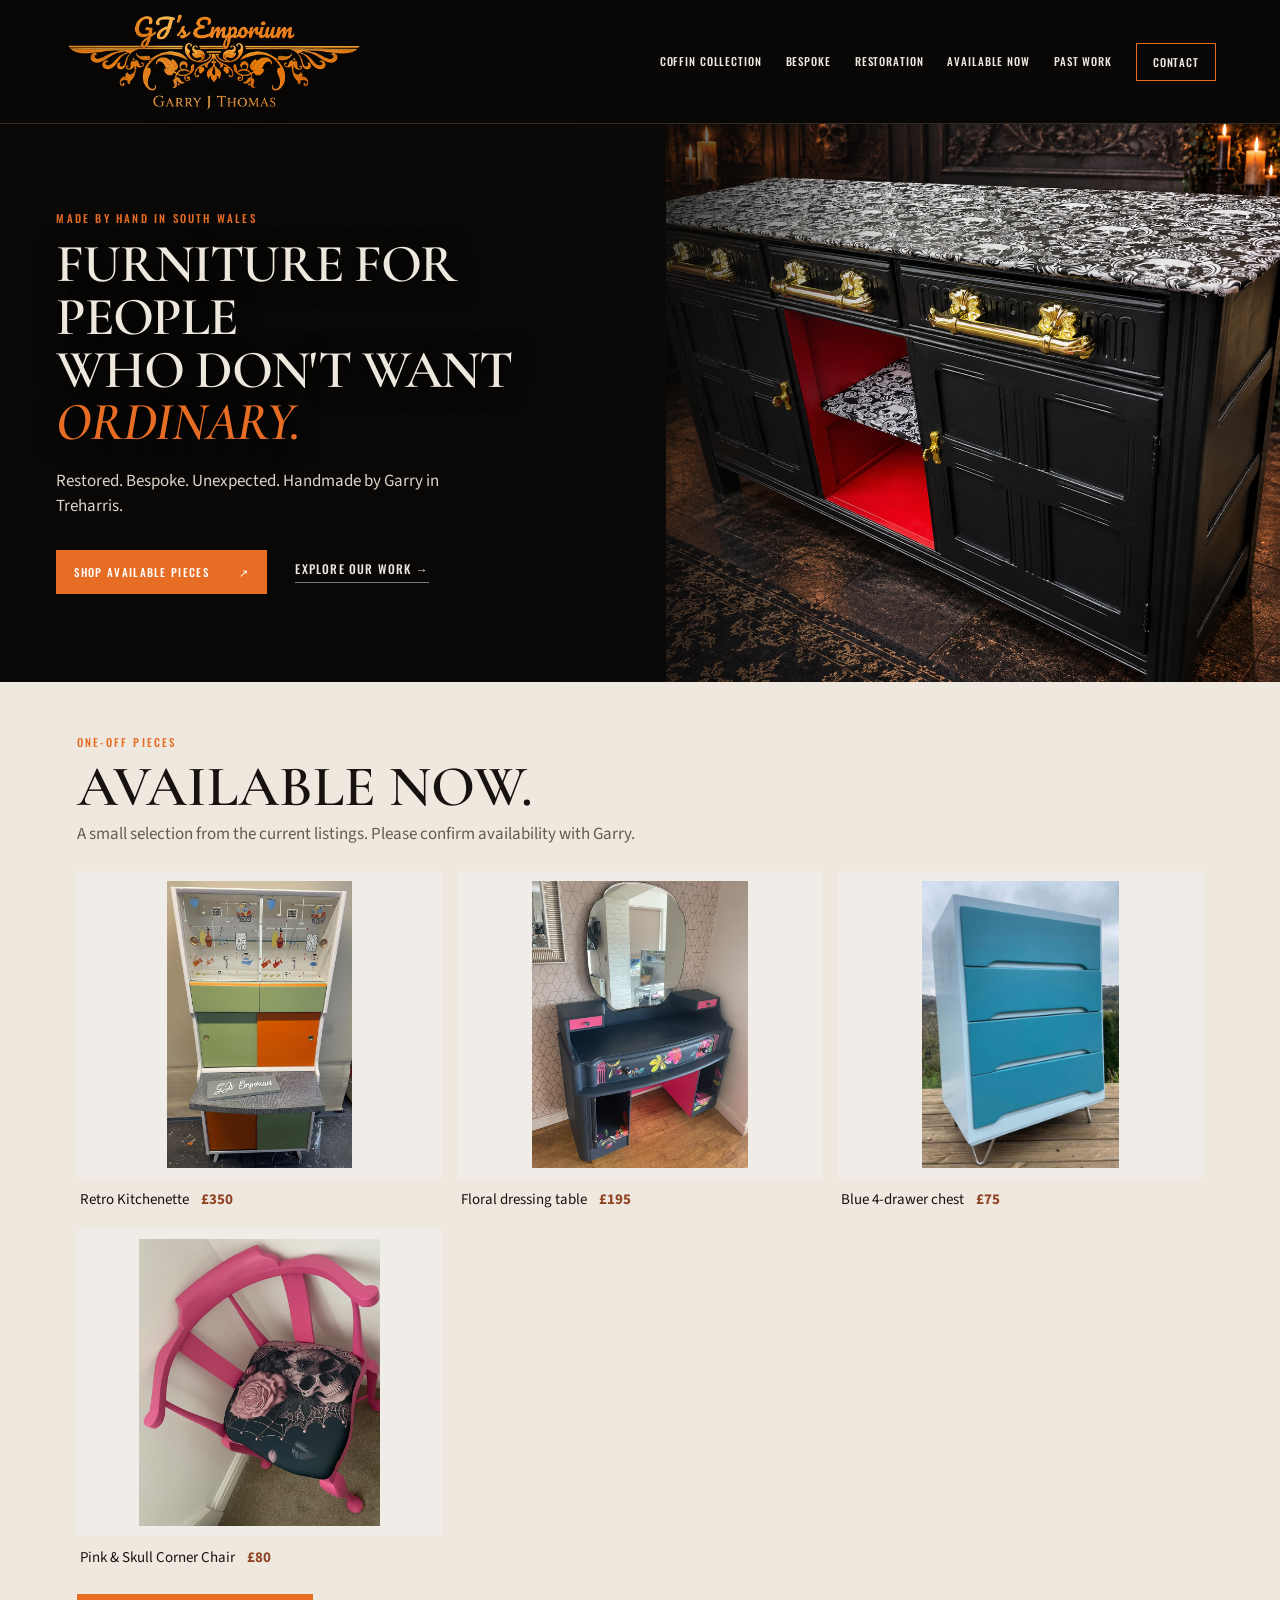
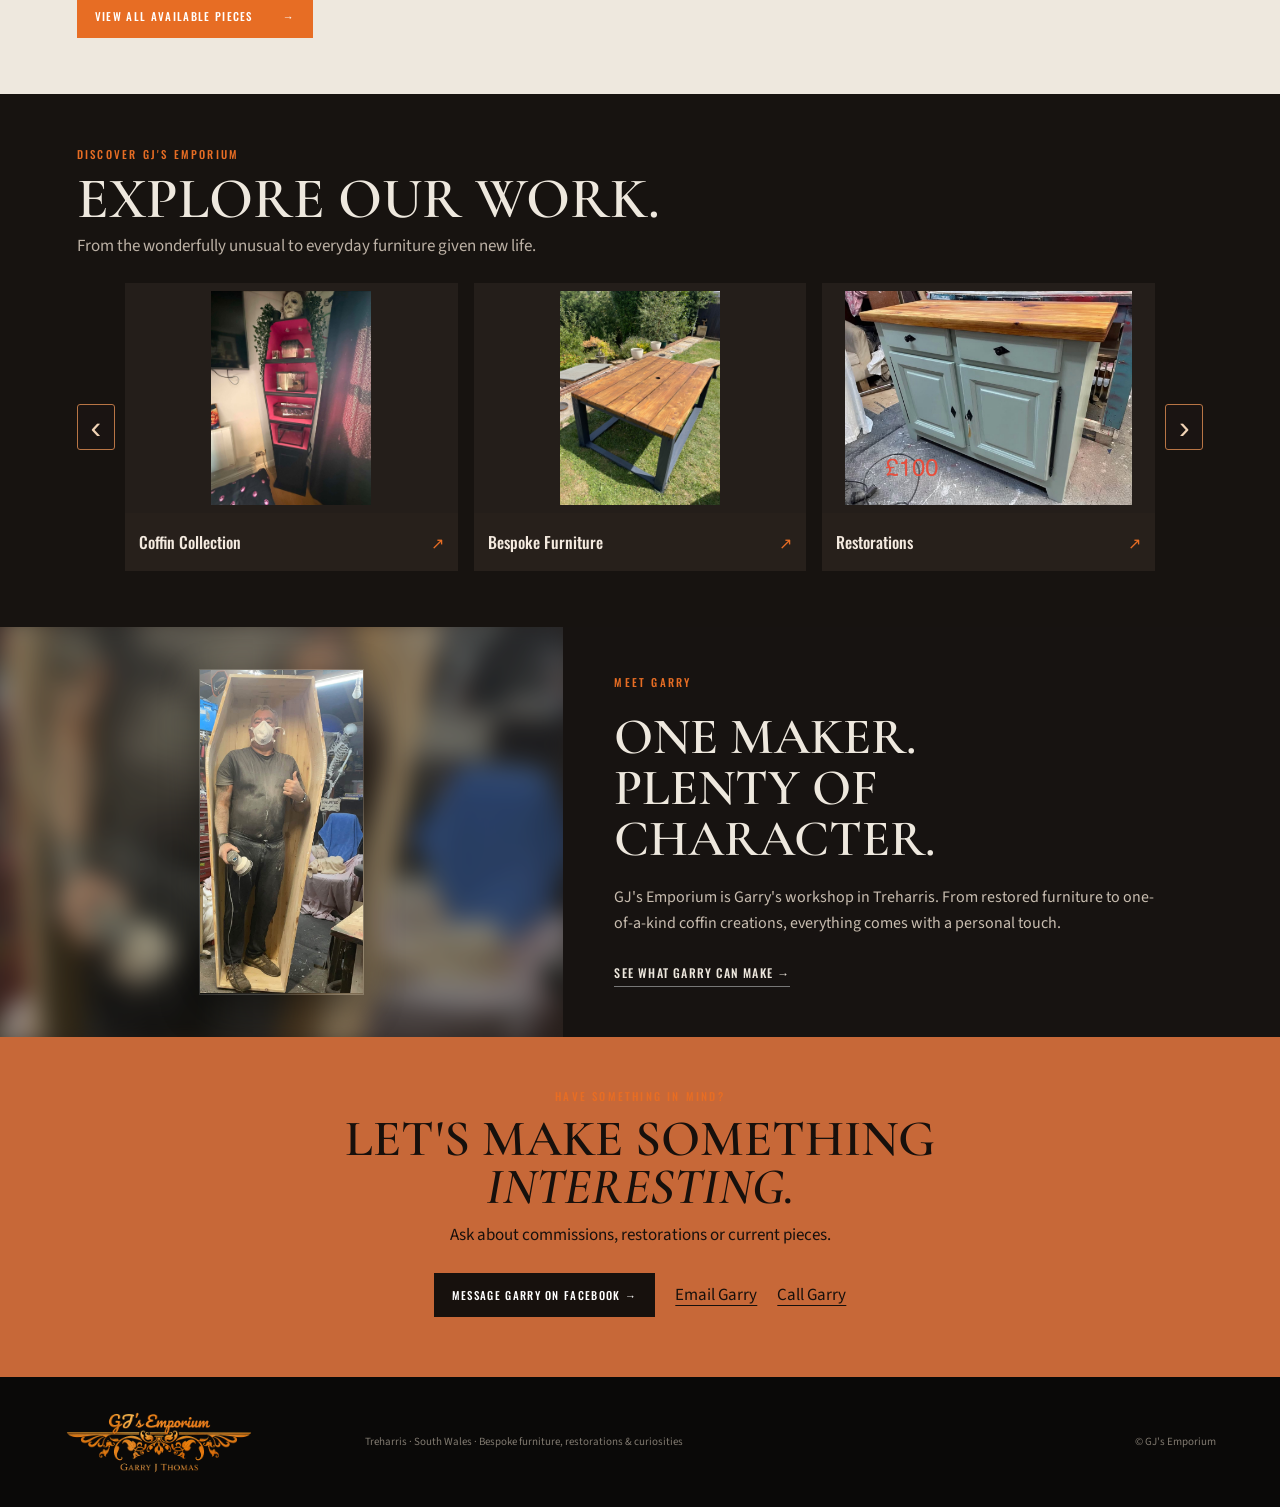
==== commit cc6a21ec: "Feature retro kitchenette £350 in homepage Available Now" ====
--- a/index.html
+++ b/index.html
@@ -1,7 +1,8 @@
-<!doctype html><html lang="en-GB"><head><meta charset="utf-8"><meta name="viewport" content="width=device-width,initial-scale=1"><meta name="theme-color" content="#090807"><title>GJ's Emporium | Unusual, Bespoke & Restored Furniture</title><meta name="description" content="Coffin furniture, bespoke commissions and beautifully restored furniture handmade by Garry in South Wales."><link rel="canonical" href="https://www.gjs-emporium.com/"><meta property="og:type" content="website"><meta property="og:site_name" content="GJ's Emporium"><meta property="og:title" content="GJ's Emporium | Unusual, Bespoke &amp; Restored Furniture"><meta property="og:description" content="Coffin furniture, bespoke commissions and beautifully restored furniture handmade by Garry in South Wales."><meta property="og:url" content="https://www.gjs-emporium.com/"><meta property="og:image" content="https://www.gjs-emporium.com/assets/coffin-detail.jpg"><meta name="twitter:card" content="summary_large_image"><link rel="preconnect" href="https://fonts.googleapis.com"><link rel="preconnect" href="https://fonts.gstatic.com" crossorigin><link href="https://fonts.googleapis.com/css2?family=Cormorant+Garamond:ital,wght@0,500;0,600;0,700;1,600&family=Oswald:wght@400;500&family=Source+Sans+3:wght@400;500;600&display=swap" rel="stylesheet"><link rel="stylesheet" href="assets/site.css?v=58"><script type="application/ld+json">{"@context":"https://schema.org","@type":"LocalBusiness","name":"GJ's Emporium","url":"https://www.gjs-emporium.com/","image":"https://www.gjs-emporium.com/assets/gjs-emporium-official-logo.png","description":"Bespoke, restored and unusual furniture handmade by Garry in Treharris, South Wales.","email":"mailto:garrythomas1966@hotmail.co.uk","telephone":"+447740396333","address":{"@type":"PostalAddress","addressLocality":"Treharris","addressRegion":"Wales","addressCountry":"GB"},"sameAs":["https://www.facebook.com/61556531277288"]}</script><script async src="https://www.googletagmanager.com/gtag/js?id=G-F8ZV6GVXG2"></script><script>window.dataLayer=window.dataLayer||[];function gtag(){dataLayer.push(arguments)}gtag("js",new Date());gtag("config","G-F8ZV6GVXG2");</script></head><body><header class="site-header"><a class="brand official-brand" href="/"><img src="assets/gjs-emporium-official-logo.png" alt="GJ's Emporium — Garry J Thomas"></a><button class="menu-button" type="button" aria-expanded="false" aria-controls="site-nav">Menu</button><nav id="site-nav"><a href="curiosities.html">Coffin Collection</a><a href="bespoke.html">Bespoke</a><a href="modern-restored.html">Restoration</a><a href="available.html">Available Now</a><a href="past-work.html">Past work</a><a class="nav-cta" href="/#contact">Contact</a></nav></header><main id="top">
+<!doctype html><html lang="en-GB"><head><meta charset="utf-8"><meta name="viewport" content="width=device-width,initial-scale=1"><meta name="theme-color" content="#090807"><title>GJ's Emporium | Unusual, Bespoke & Restored Furniture</title><meta name="description" content="Coffin furniture, bespoke commissions and beautifully restored furniture handmade by Garry in South Wales."><link rel="canonical" href="https://www.gjs-emporium.com/"><meta property="og:type" content="website"><meta property="og:site_name" content="GJ's Emporium"><meta property="og:title" content="GJ's Emporium | Unusual, Bespoke &amp; Restored Furniture"><meta property="og:description" content="Coffin furniture, bespoke commissions and beautifully restored furniture handmade by Garry in South Wales."><meta property="og:url" content="https://www.gjs-emporium.com/"><meta property="og:image" content="https://www.gjs-emporium.com/assets/coffin-detail.jpg"><meta name="twitter:card" content="summary_large_image"><link rel="preconnect" href="https://fonts.googleapis.com"><link rel="preconnect" href="https://fonts.gstatic.com" crossorigin><link href="https://fonts.googleapis.com/css2?family=Cormorant+Garamond:ital,wght@0,500;0,600;0,700;1,600&family=Oswald:wght@400;500&family=Source+Sans+3:wght@400;500;600&display=swap" rel="stylesheet"><link rel="stylesheet" href="assets/site.css?v=59"><script type="application/ld+json">{"@context":"https://schema.org","@type":"LocalBusiness","name":"GJ's Emporium","url":"https://www.gjs-emporium.com/","image":"https://www.gjs-emporium.com/assets/gjs-emporium-official-logo.png","description":"Bespoke, restored and unusual furniture handmade by Garry in Treharris, South Wales.","email":"mailto:garrythomas1966@hotmail.co.uk","telephone":"+447740396333","address":{"@type":"PostalAddress","addressLocality":"Treharris","addressRegion":"Wales","addressCountry":"GB"},"sameAs":["https://www.facebook.com/61556531277288"]}</script><script async src="https://www.googletagmanager.com/gtag/js?id=G-F8ZV6GVXG2"></script><script>window.dataLayer=window.dataLayer||[];function gtag(){dataLayer.push(arguments)}gtag("js",new Date());gtag("config","G-F8ZV6GVXG2");</script></head><body><header class="site-header"><a class="brand official-brand" href="/"><img src="assets/gjs-emporium-official-logo.png" alt="GJ's Emporium — Garry J Thomas"></a><button class="menu-button" type="button" aria-expanded="false" aria-controls="site-nav">Menu</button><nav id="site-nav"><a href="curiosities.html">Coffin Collection</a><a href="bespoke.html">Bespoke</a><a href="modern-restored.html">Restoration</a><a href="available.html">Available Now</a><a href="past-work.html">Past work</a><a class="nav-cta" href="/#contact">Contact</a></nav></header><main id="top">
 
 <section class="hero-premium compact-hero"><div class="hero-photo"><img src="DCC02797-FDE8-4019-BF52-1D20396A19C8.png" alt="Gothic black and red sideboard by GJ's Emporium in a candlelit setting"></div><div class="hero-shade"></div><div class="hero-content"><p class="kicker">Made by hand in South Wales</p><h1>FURNITURE FOR PEOPLE<br>WHO DON'T WANT <em>ORDINARY.</em></h1><p class="hero-intro">Restored. Bespoke. Unexpected. Handmade by Garry in Treharris.</p><div class="hero-actions"><a class="button solid" href="available.html">Shop Available Pieces <span>↗</span></a><a class="text-link" href="#collections">Explore Our Work →</a></div></div></section>
 <section class="home-section home-stock"><div class="home-section-heading"><p class="kicker">One-off pieces</p><h2>AVAILABLE NOW.</h2><p>A small selection from the current listings. Please confirm availability with Garry.</p></div><div class="home-stock-grid">
+<a href="available.html" class="home-product"><img src="4792389c-561c-4ae4-9b70-d49e768c40ba.jpeg" alt="Retro kitchenette in orange and sage green" loading="lazy"><span>Retro Kitchenette <strong>£350</strong></span></a>
 <a href="available.html" class="home-product"><img src="assets/available-vanity-original.jpeg" alt="Floral dressing table" loading="lazy"><span>Floral dressing table <strong>£195</strong></span></a>
 <a href="available.html" class="home-product"><img src="assets/available-drawers-original.jpeg" alt="Blue four-drawer chest" loading="lazy"><span>Blue 4-drawer chest <strong>£75</strong></span></a>
 <a href="available.html" class="home-product"><img src="assets/pink-skull-corner-chair.jpg" alt="Pink and skull corner chair" loading="lazy"><span>Pink &amp; Skull Corner Chair <strong>£80</strong></span></a>
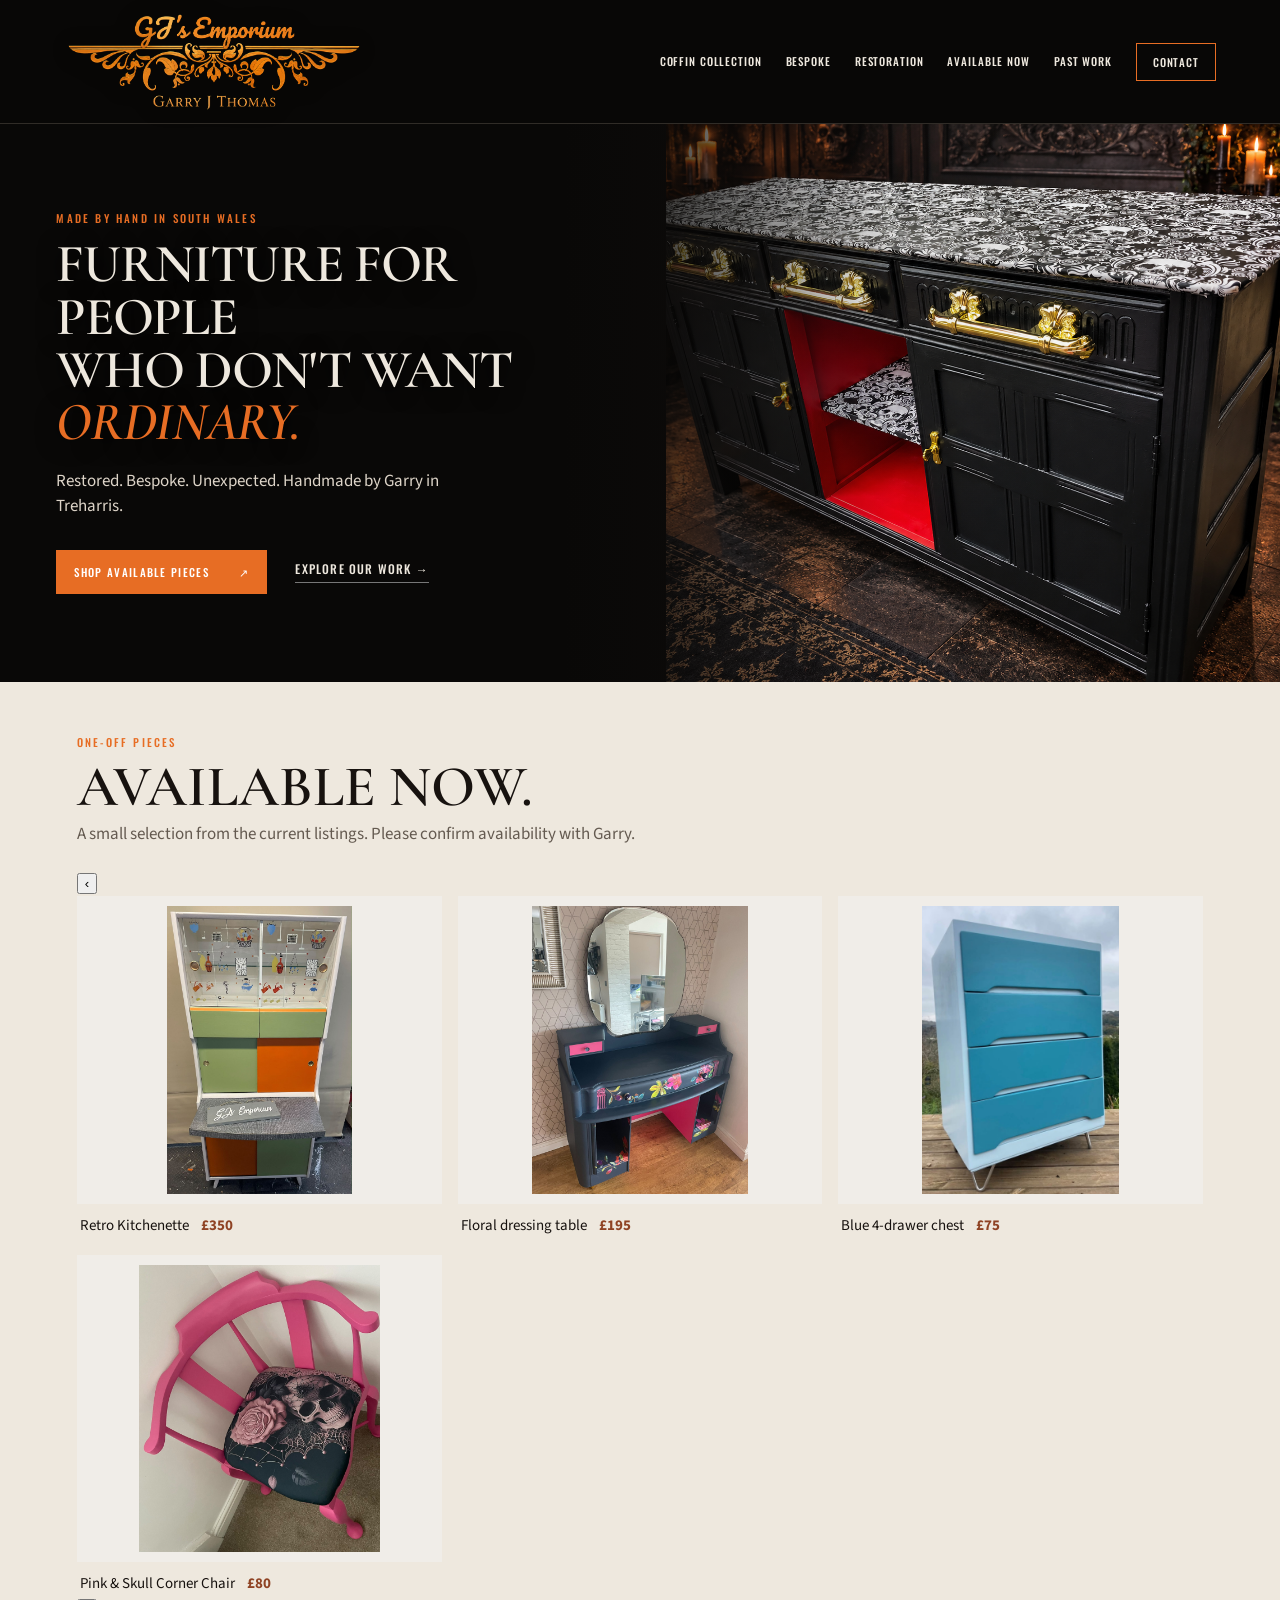
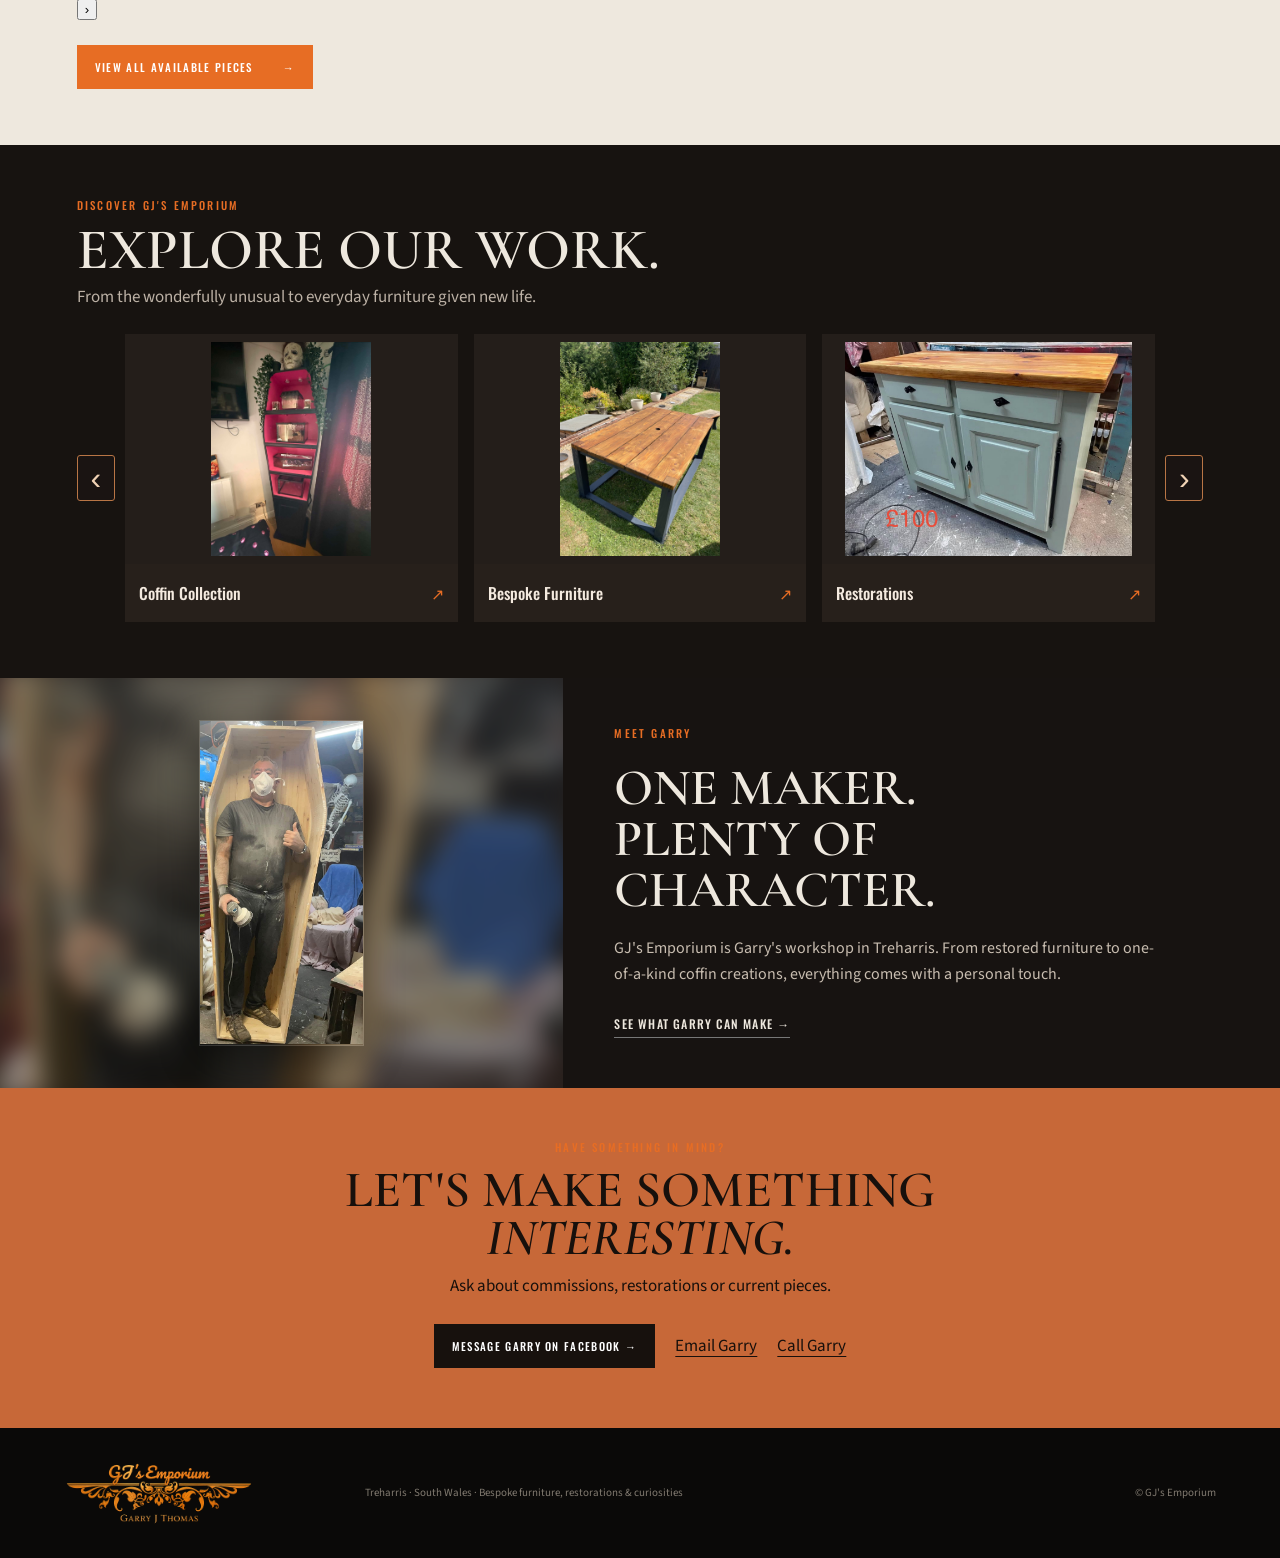
==== commit 0d76c402: "Turn Available Now homepage products into swipeable carousel" ====
--- a/index.html
+++ b/index.html
@@ -1,12 +1,12 @@
-<!doctype html><html lang="en-GB"><head><meta charset="utf-8"><meta name="viewport" content="width=device-width,initial-scale=1"><meta name="theme-color" content="#090807"><title>GJ's Emporium | Unusual, Bespoke & Restored Furniture</title><meta name="description" content="Coffin furniture, bespoke commissions and beautifully restored furniture handmade by Garry in South Wales."><link rel="canonical" href="https://www.gjs-emporium.com/"><meta property="og:type" content="website"><meta property="og:site_name" content="GJ's Emporium"><meta property="og:title" content="GJ's Emporium | Unusual, Bespoke &amp; Restored Furniture"><meta property="og:description" content="Coffin furniture, bespoke commissions and beautifully restored furniture handmade by Garry in South Wales."><meta property="og:url" content="https://www.gjs-emporium.com/"><meta property="og:image" content="https://www.gjs-emporium.com/assets/coffin-detail.jpg"><meta name="twitter:card" content="summary_large_image"><link rel="preconnect" href="https://fonts.googleapis.com"><link rel="preconnect" href="https://fonts.gstatic.com" crossorigin><link href="https://fonts.googleapis.com/css2?family=Cormorant+Garamond:ital,wght@0,500;0,600;0,700;1,600&family=Oswald:wght@400;500&family=Source+Sans+3:wght@400;500;600&display=swap" rel="stylesheet"><link rel="stylesheet" href="assets/site.css?v=59"><script type="application/ld+json">{"@context":"https://schema.org","@type":"LocalBusiness","name":"GJ's Emporium","url":"https://www.gjs-emporium.com/","image":"https://www.gjs-emporium.com/assets/gjs-emporium-official-logo.png","description":"Bespoke, restored and unusual furniture handmade by Garry in Treharris, South Wales.","email":"mailto:garrythomas1966@hotmail.co.uk","telephone":"+447740396333","address":{"@type":"PostalAddress","addressLocality":"Treharris","addressRegion":"Wales","addressCountry":"GB"},"sameAs":["https://www.facebook.com/61556531277288"]}</script><script async src="https://www.googletagmanager.com/gtag/js?id=G-F8ZV6GVXG2"></script><script>window.dataLayer=window.dataLayer||[];function gtag(){dataLayer.push(arguments)}gtag("js",new Date());gtag("config","G-F8ZV6GVXG2");</script></head><body><header class="site-header"><a class="brand official-brand" href="/"><img src="assets/gjs-emporium-official-logo.png" alt="GJ's Emporium — Garry J Thomas"></a><button class="menu-button" type="button" aria-expanded="false" aria-controls="site-nav">Menu</button><nav id="site-nav"><a href="curiosities.html">Coffin Collection</a><a href="bespoke.html">Bespoke</a><a href="modern-restored.html">Restoration</a><a href="available.html">Available Now</a><a href="past-work.html">Past work</a><a class="nav-cta" href="/#contact">Contact</a></nav></header><main id="top">
+<!doctype html><html lang="en-GB"><head><meta charset="utf-8"><meta name="viewport" content="width=device-width,initial-scale=1"><meta name="theme-color" content="#090807"><title>GJ's Emporium | Unusual, Bespoke & Restored Furniture</title><meta name="description" content="Coffin furniture, bespoke commissions and beautifully restored furniture handmade by Garry in South Wales."><link rel="canonical" href="https://www.gjs-emporium.com/"><meta property="og:type" content="website"><meta property="og:site_name" content="GJ's Emporium"><meta property="og:title" content="GJ's Emporium | Unusual, Bespoke &amp; Restored Furniture"><meta property="og:description" content="Coffin furniture, bespoke commissions and beautifully restored furniture handmade by Garry in South Wales."><meta property="og:url" content="https://www.gjs-emporium.com/"><meta property="og:image" content="https://www.gjs-emporium.com/assets/coffin-detail.jpg"><meta name="twitter:card" content="summary_large_image"><link rel="preconnect" href="https://fonts.googleapis.com"><link rel="preconnect" href="https://fonts.gstatic.com" crossorigin><link href="https://fonts.googleapis.com/css2?family=Cormorant+Garamond:ital,wght@0,500;0,600;0,700;1,600&family=Oswald:wght@400;500&family=Source+Sans+3:wght@400;500;600&display=swap" rel="stylesheet"><link rel="stylesheet" href="assets/site.css?v=60"><script type="application/ld+json">{"@context":"https://schema.org","@type":"LocalBusiness","name":"GJ's Emporium","url":"https://www.gjs-emporium.com/","image":"https://www.gjs-emporium.com/assets/gjs-emporium-official-logo.png","description":"Bespoke, restored and unusual furniture handmade by Garry in Treharris, South Wales.","email":"mailto:garrythomas1966@hotmail.co.uk","telephone":"+447740396333","address":{"@type":"PostalAddress","addressLocality":"Treharris","addressRegion":"Wales","addressCountry":"GB"},"sameAs":["https://www.facebook.com/61556531277288"]}</script><script async src="https://www.googletagmanager.com/gtag/js?id=G-F8ZV6GVXG2"></script><script>window.dataLayer=window.dataLayer||[];function gtag(){dataLayer.push(arguments)}gtag("js",new Date());gtag("config","G-F8ZV6GVXG2");</script></head><body><header class="site-header"><a class="brand official-brand" href="/"><img src="assets/gjs-emporium-official-logo.png" alt="GJ's Emporium — Garry J Thomas"></a><button class="menu-button" type="button" aria-expanded="false" aria-controls="site-nav">Menu</button><nav id="site-nav"><a href="curiosities.html">Coffin Collection</a><a href="bespoke.html">Bespoke</a><a href="modern-restored.html">Restoration</a><a href="available.html">Available Now</a><a href="past-work.html">Past work</a><a class="nav-cta" href="/#contact">Contact</a></nav></header><main id="top">
 
 <section class="hero-premium compact-hero"><div class="hero-photo"><img src="DCC02797-FDE8-4019-BF52-1D20396A19C8.png" alt="Gothic black and red sideboard by GJ's Emporium in a candlelit setting"></div><div class="hero-shade"></div><div class="hero-content"><p class="kicker">Made by hand in South Wales</p><h1>FURNITURE FOR PEOPLE<br>WHO DON'T WANT <em>ORDINARY.</em></h1><p class="hero-intro">Restored. Bespoke. Unexpected. Handmade by Garry in Treharris.</p><div class="hero-actions"><a class="button solid" href="available.html">Shop Available Pieces <span>↗</span></a><a class="text-link" href="#collections">Explore Our Work →</a></div></div></section>
-<section class="home-section home-stock"><div class="home-section-heading"><p class="kicker">One-off pieces</p><h2>AVAILABLE NOW.</h2><p>A small selection from the current listings. Please confirm availability with Garry.</p></div><div class="home-stock-grid">
+<section class="home-section home-stock"><div class="home-section-heading"><p class="kicker">One-off pieces</p><h2>AVAILABLE NOW.</h2><p>A small selection from the current listings. Please confirm availability with Garry.</p></div><div class="home-stock-carousel"><button class="home-stock-arrow home-stock-prev" type="button" aria-label="Previous available pieces">‹</button><div class="home-stock-grid" id="stock-carousel">
 <a href="available.html" class="home-product"><img src="4792389c-561c-4ae4-9b70-d49e768c40ba.jpeg" alt="Retro kitchenette in orange and sage green" loading="lazy"><span>Retro Kitchenette <strong>£350</strong></span></a>
 <a href="available.html" class="home-product"><img src="assets/available-vanity-original.jpeg" alt="Floral dressing table" loading="lazy"><span>Floral dressing table <strong>£195</strong></span></a>
 <a href="available.html" class="home-product"><img src="assets/available-drawers-original.jpeg" alt="Blue four-drawer chest" loading="lazy"><span>Blue 4-drawer chest <strong>£75</strong></span></a>
 <a href="available.html" class="home-product"><img src="assets/pink-skull-corner-chair.jpg" alt="Pink and skull corner chair" loading="lazy"><span>Pink &amp; Skull Corner Chair <strong>£80</strong></span></a>
-</div><a class="button solid home-all-link" href="available.html">View All Available Pieces <span>→</span></a></section>
+</div><button class="home-stock-arrow home-stock-next" type="button" aria-label="Next available pieces">›</button></div><a class="button solid home-all-link" href="available.html">View All Available Pieces <span>→</span></a></section>
 <section class="home-section home-collections" id="collections"><div class="home-section-heading"><p class="kicker">Discover GJ's Emporium</p><h2>EXPLORE OUR WORK.</h2><p>From the wonderfully unusual to everyday furniture given new life.</p></div><div class="home-carousel-wrap"><button class="home-carousel-arrow home-carousel-prev" type="button" aria-label="Previous project">‹</button><div class="home-category-grid" id="work-carousel">
 <a href="curiosities.html" class="home-category"><img src="assets/gallery-pink-coffin-shelving-lit.jpg" alt="Garry's illuminated coffin shelving" loading="lazy"><span>Coffin Collection <b>↗</b></span></a>
 <a href="bespoke.html" class="home-category"><img src="assets/gallery-rustic-industrial-table.jpg" alt="Bespoke industrial table by Garry" loading="lazy"><span>Bespoke Furniture <b>↗</b></span></a>
@@ -15,4 +15,4 @@
 <a href="upcoming-projects.html" class="home-category home-upcoming"><img src="IMG_5220.jpeg" alt="Cabinet before its planned conversion into a bespoke counter" loading="lazy"><span>Upcoming Projects <b>↗</b></span></a>
 </div><button class="home-carousel-arrow home-carousel-next" type="button" aria-label="Next project">›</button></div></section>
 <section class="home-maker"><div class="home-maker-photo"><img src="IMG_5219.jpeg" alt="Garry at work in his Treharris workshop, standing inside a handmade coffin" loading="lazy"></div><div class="home-maker-copy"><p class="kicker">Meet Garry</p><h2>ONE MAKER.<br>PLENTY OF CHARACTER.</h2><p>GJ's Emporium is Garry's workshop in Treharris. From restored furniture to one-of-a-kind coffin creations, everything comes with a personal touch.</p><a href="bespoke.html" class="text-link">See what Garry can make →</a></div></section>
-<section class="home-contact" id="contact"><p class="kicker">Have something in mind?</p><h2>LET'S MAKE SOMETHING <em>INTERESTING.</em></h2><p>Ask about commissions, restorations or current pieces.</p><div class="home-contact-actions"><a class="button solid" href="https://www.facebook.com/61556531277288" target="_blank" rel="noreferrer">Message Garry on Facebook →</a><a href="mailto:garrythomas1966@hotmail.co.uk">Email Garry</a><a href="tel:+447740396333">Call Garry</a></div></section></main><footer><a class="footer-brand official-footer-brand" href="/"><img src="assets/gjs-emporium-official-logo.png" alt="GJ's Emporium"></a><p>Treharris · South Wales · Bespoke furniture, restorations & curiosities</p><p>© GJ's Emporium</p></footer><script src="assets/site.js"></script><script>document.querySelectorAll(".home-carousel-arrow").forEach(button=>button.addEventListener("click",()=>{const track=document.getElementById("work-carousel");const card=track.querySelector(".home-category");const step=card.getBoundingClientRect().width+16;track.scrollBy({left:button.classList.contains("home-carousel-next")?step:-step,behavior:"smooth"});}));</script></body></html>+<section class="home-contact" id="contact"><p class="kicker">Have something in mind?</p><h2>LET'S MAKE SOMETHING <em>INTERESTING.</em></h2><p>Ask about commissions, restorations or current pieces.</p><div class="home-contact-actions"><a class="button solid" href="https://www.facebook.com/61556531277288" target="_blank" rel="noreferrer">Message Garry on Facebook →</a><a href="mailto:garrythomas1966@hotmail.co.uk">Email Garry</a><a href="tel:+447740396333">Call Garry</a></div></section></main><footer><a class="footer-brand official-footer-brand" href="/"><img src="assets/gjs-emporium-official-logo.png" alt="GJ's Emporium"></a><p>Treharris · South Wales · Bespoke furniture, restorations & curiosities</p><p>© GJ's Emporium</p></footer><script src="assets/site.js"></script><script>document.querySelectorAll(".home-carousel-arrow").forEach(button=>button.addEventListener("click",()=>{const track=document.getElementById("work-carousel");const card=track.querySelector(".home-category");const step=card.getBoundingClientRect().width+16;track.scrollBy({left:button.classList.contains("home-carousel-next")?step:-step,behavior:"smooth"});}));document.querySelectorAll(".home-stock-arrow").forEach(button=>button.addEventListener("click",()=>{const track=document.getElementById("stock-carousel");const card=track.querySelector(".home-product");const gap=parseFloat(getComputedStyle(track).gap)||12;const step=card.getBoundingClientRect().width+gap;track.scrollBy({left:button.classList.contains("home-stock-next")?step:-step,behavior:"smooth"});}));</script></body></html>
--- a/assets/site.css
+++ b/assets/site.css
@@ -511,3 +511,14 @@
  .home-maker .home-maker-photo>img{height:350px;max-height:calc(100% - 24px);max-width:85%;width:auto;object-fit:contain;box-shadow:0 12px 35px rgba(0,0,0,.4);border:1px solid rgba(255,255,255,.13)}
  .home-maker .home-maker-copy{padding:32px clamp(26px,4vw,62px)}
 }
+
+/* Retro kitchenette product image selector */
+.stock-page .retro-kitchenette-listing{align-items:start}
+.stock-page .retro-kitchenette-gallery{min-width:0;width:100%}
+.stock-page .retro-kitchenette-gallery>#retro-kitchenette-main{width:100%;height:clamp(290px,36vw,470px);object-fit:contain;background:#e8e1d7;padding:12px;box-sizing:border-box;display:block}
+.retro-kitchenette-thumbs{display:grid;grid-template-columns:repeat(5,minmax(0,1fr));gap:7px;margin-top:8px}
+.retro-kitchenette-thumbs button{border:2px solid transparent;background:#e8e1d7;padding:3px;cursor:pointer;min-width:0}
+.retro-kitchenette-thumbs button[aria-pressed="true"]{border-color:#ae6239}
+.retro-kitchenette-thumbs button:focus-visible{outline:2px solid #ae6239;outline-offset:2px}
+.retro-kitchenette-thumbs button img{width:100%;height:65px;object-fit:contain;display:block}
+@media(max-width:760px){.stock-page .retro-kitchenette-gallery>#retro-kitchenette-main{height:clamp(260px,85vw,410px)}.retro-kitchenette-thumbs button img{height:50px}}
